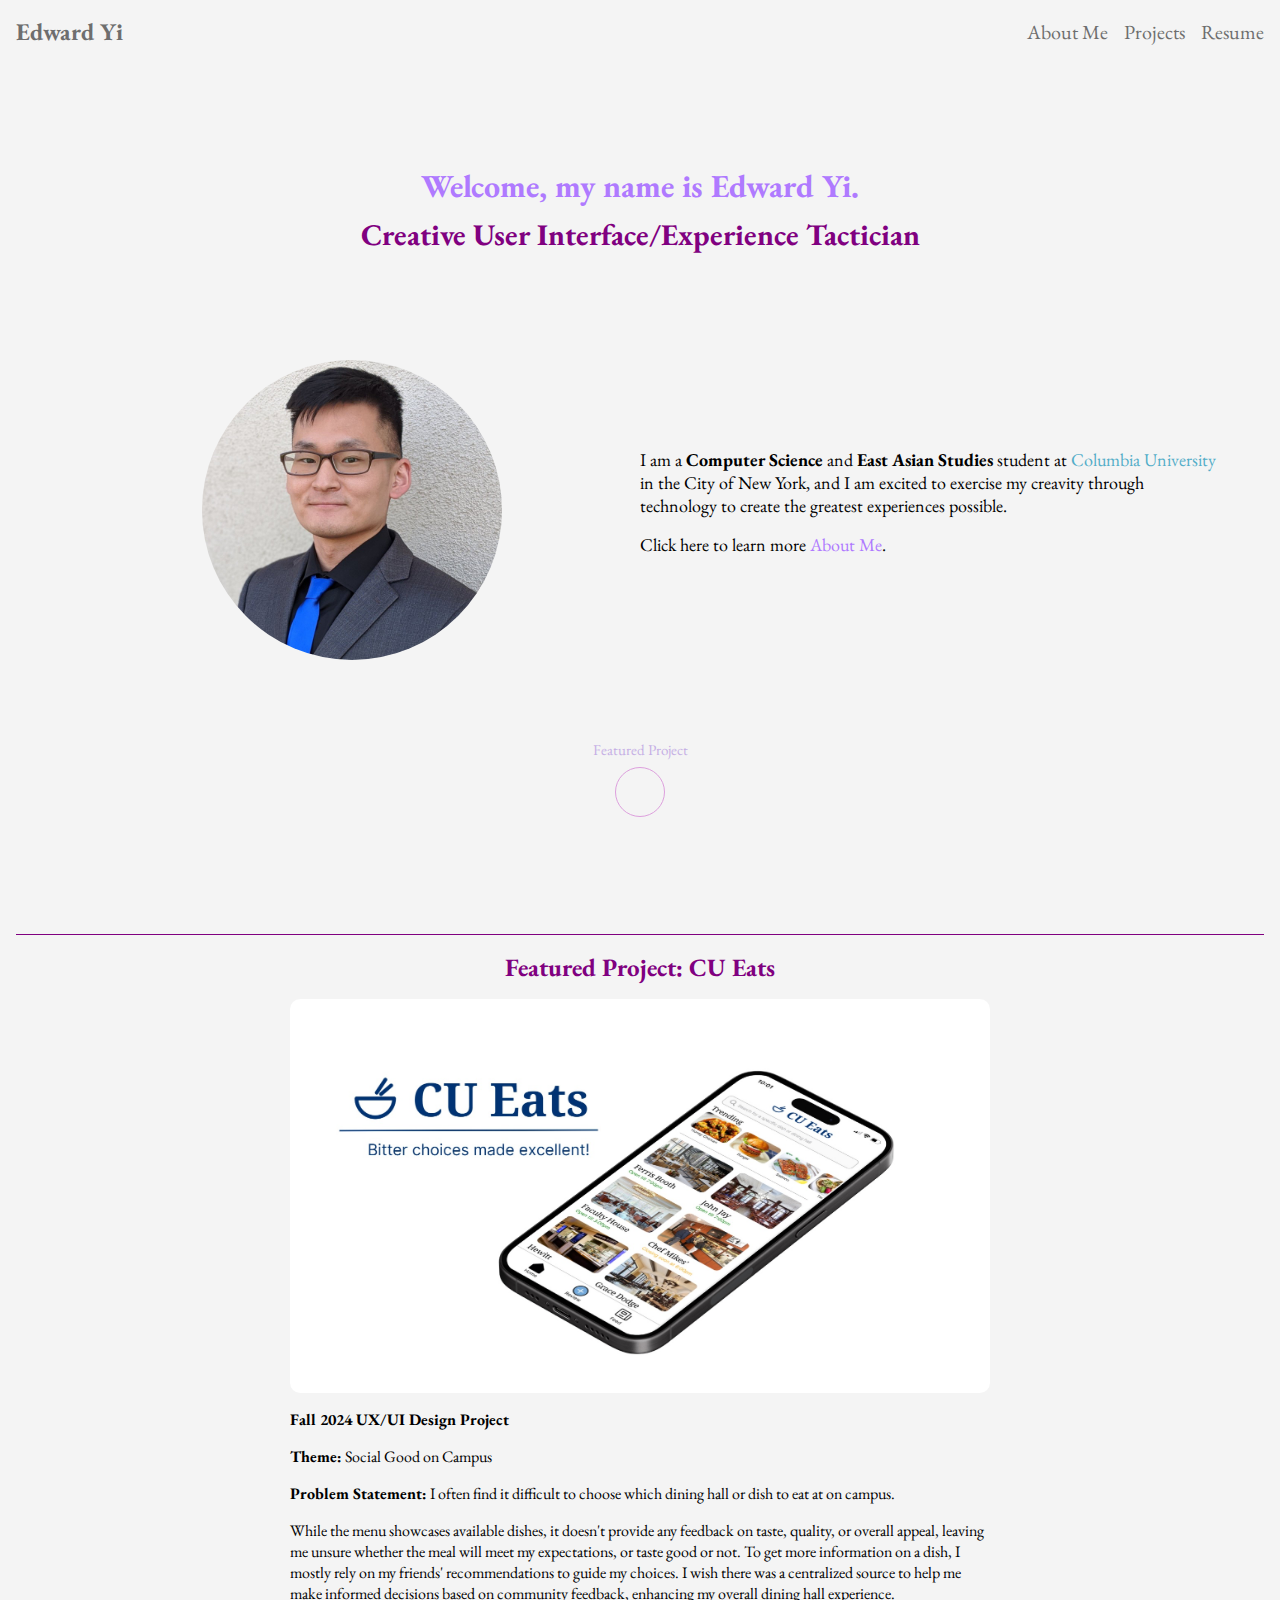
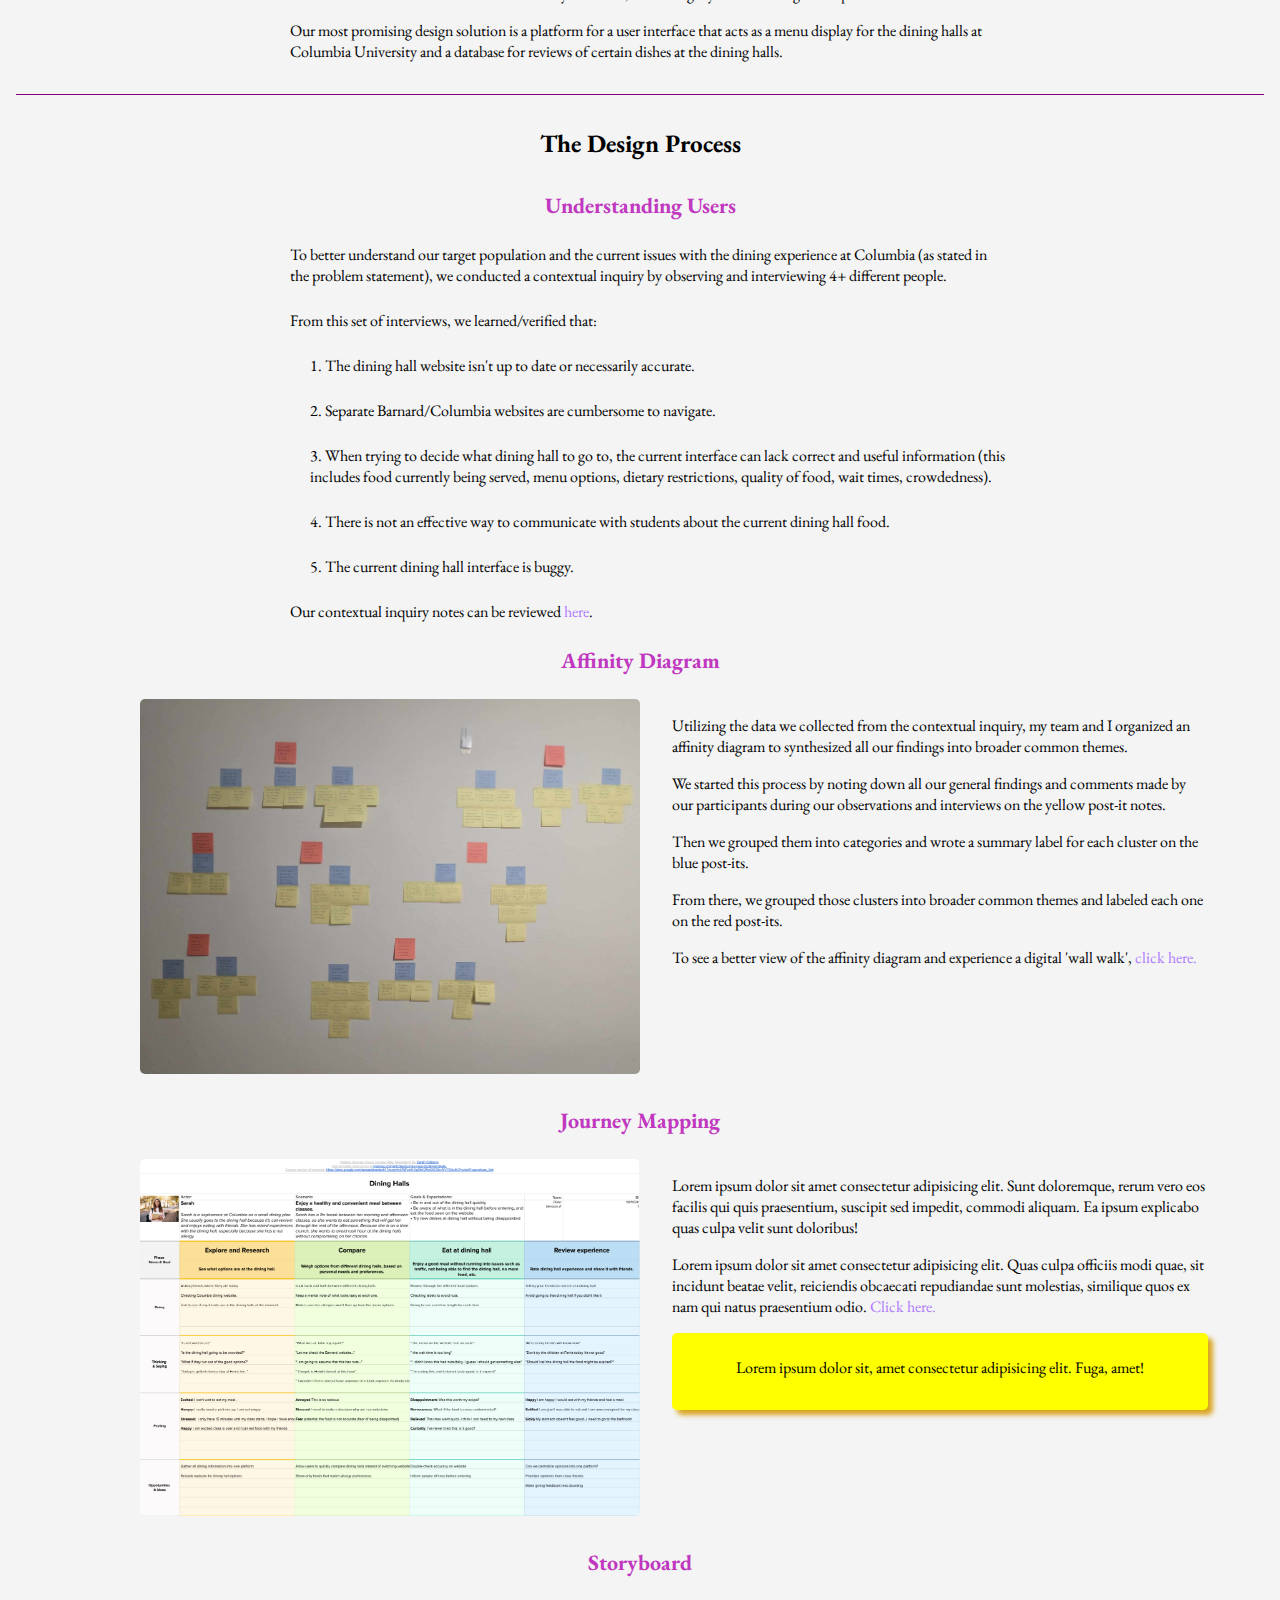
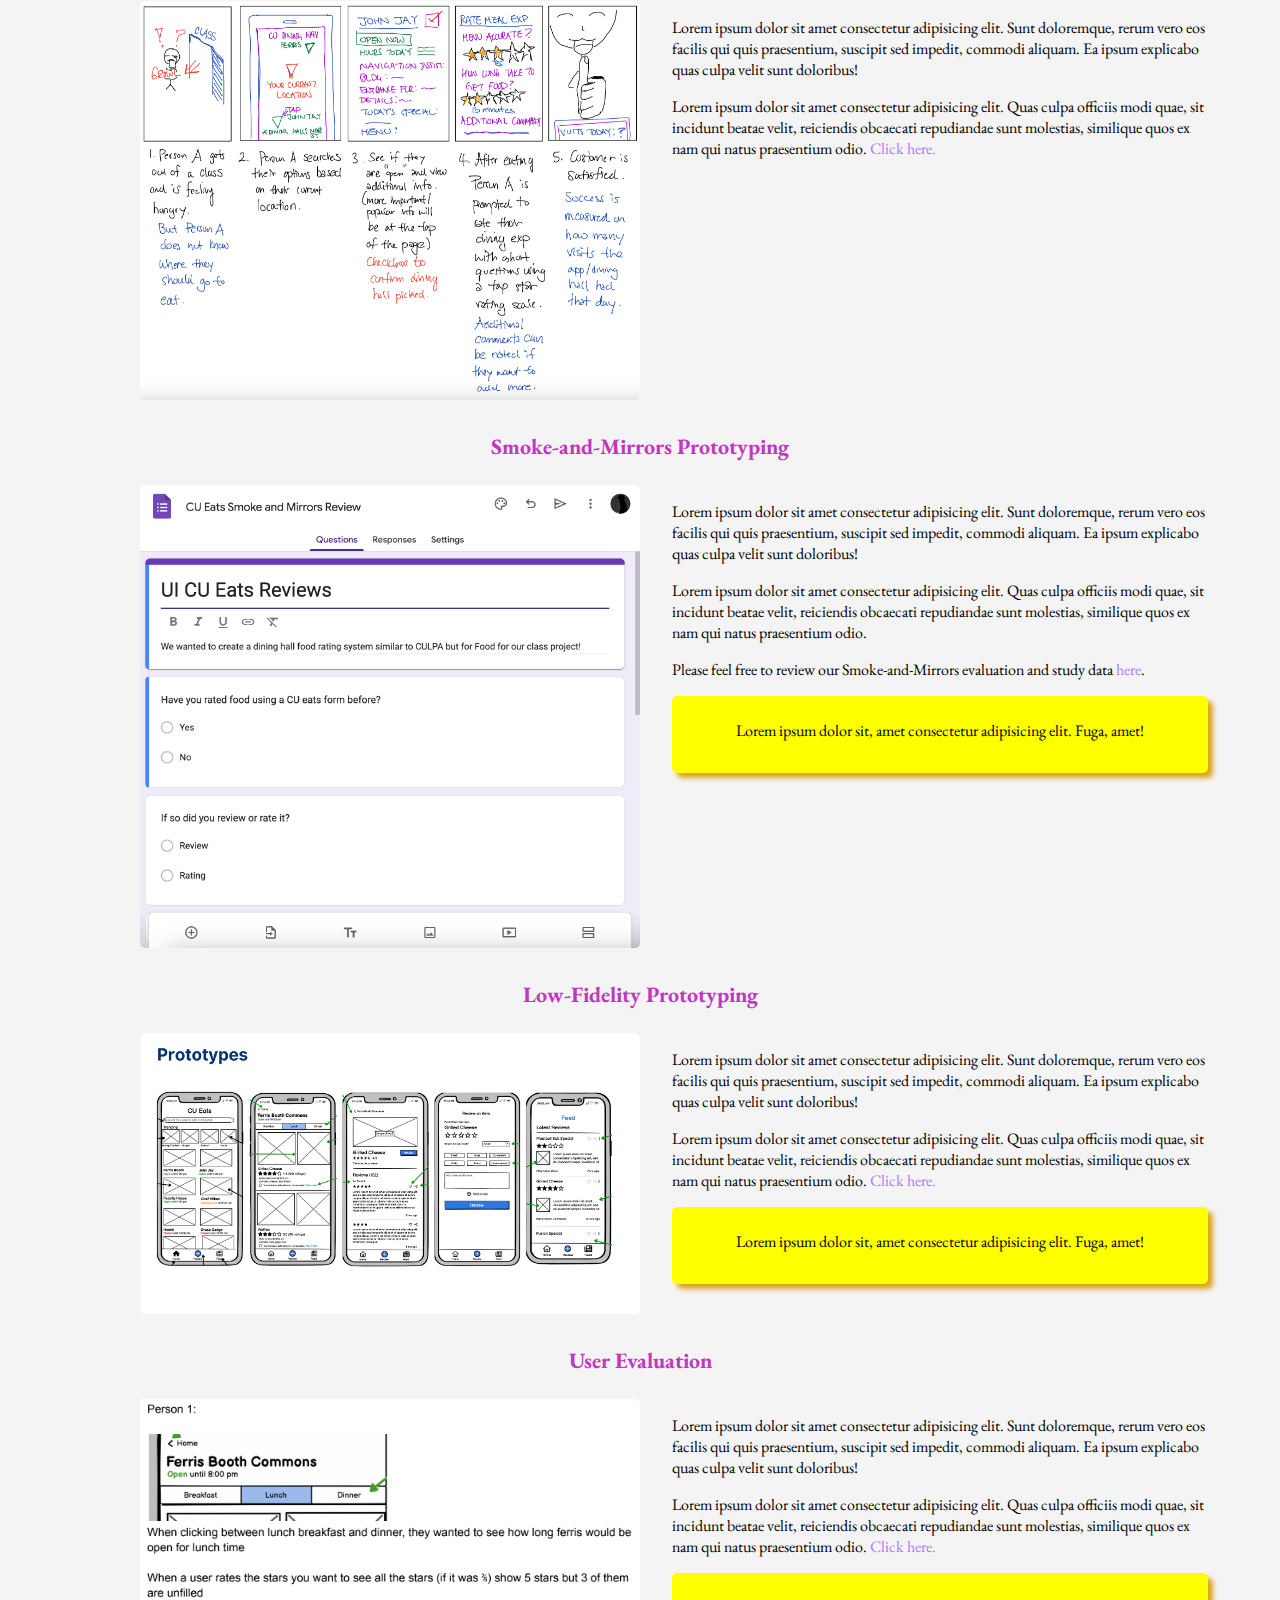
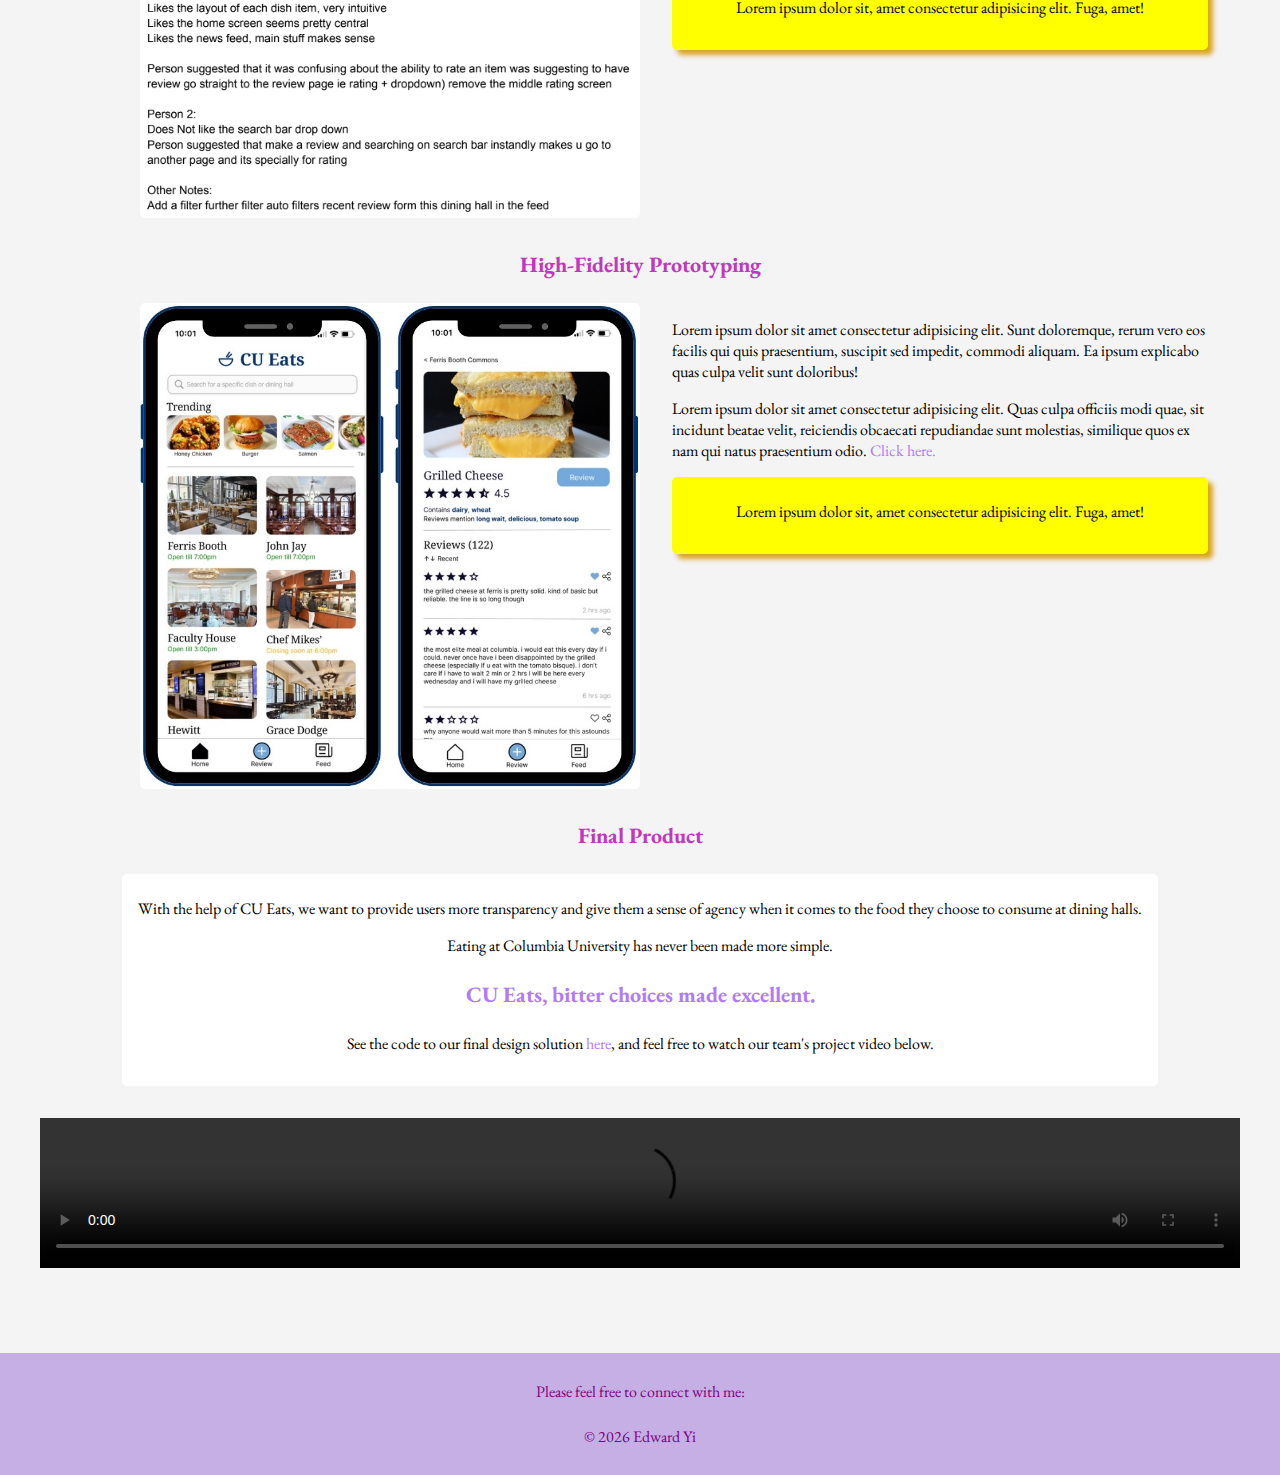
==== index.html @ bb38a669 "updated affinity diagram" ====
<!DOCTYPE html>
<html lang="en">

<head>
    <meta charset="UTF-8">
    <meta name="viewport" content="width=device-width, initial-scale=1.0">
    <title>Edward Portfolio</title>
    <link rel="stylesheet" href="https://cdnjs.cloudflare.com/ajax/libs/font-awesome/6.7.1/css/all.min.css"
        integrity="sha512-5Hs3dF2AEPkpNAR7UiOHba+lRSJNeM2ECkwxUIxC1Q/FLycGTbNapWXB4tP889k5T5Ju8fs4b1P5z/iB4nMfSQ=="
        crossorigin="anonymous" referrerpolicy="no-referrer" />
    <link rel="stylesheet" href="style.css">
</head>

<body>
    <header class="navbar">
        <h2 class="brand">
            <a href="index.html">Edward Yi</a>
        </h2>
        <i class="fa-solid fa-bars"></i>
        <nav class="nav_links hide">
            <ul>
                <li class="nav-item">
                    <a href="about.html" class="nav-link">About Me</a>
                </li>
                <li class="nav-item">
                    <a href="index.html#project" class="nav-link">Projects</a>
                </li>
                <li class="nav-item">
                    <a href="resume.html" class="nav-link">Resume</a>
                </li>
            </ul>
        </nav>
    </header>

    <main>
        <section class="introduction">
            <div class="typing">
                <h1>Welcome, my name is Edward Yi.</h1>
            </div>
            <h2>Creative User Interface/Experience Tactician</h2>
            <div class="introduction_details">
                <div class="profile">
                    <img src="/images/business_profile.jpeg" alt="edward profile image">
                </div>
                <div class="info">
                    <div>
                        <p>
                            I am a <b>Computer Science</b> and <b>East Asian Studies</b> student
                            at <a href="https://www.columbia.edu/" class="school">Columbia University</a> in the City of
                            New York, and I am excited to exercise my
                            creavity
                            through technology to create the greatest experiences possible.
                        </p>
                        <p>
                            Click here to learn more
                            <a href="about.html">About Me</a>.
                        </p>
                    </div>
                </div>
            </div>
            <div class="featured_project">
                <p>Featured Project</p>
                <a href="#project" class="cta"><i class="fa-solid fa-arrow-down"></i></a>
            </div>
        </section>
        <section class="project" id="project">
            <div class="project_header">
                <h1>Featured Project: CU Eats</h1>
                <img src="/images/cueats_app_slogan.jpg" alt="CU Eats stock image">
                <div class="description">
                    <h4>Fall 2024 UX/UI Design Project</h4>
                    <p>
                        <b>Theme:</b> Social Good on Campus
                    </p>
                    <p>
                        <b>Problem Statement:</b> I often find it difficult to choose which dining hall or dish to eat
                        at on
                        campus.
                    </p>
                    <p>
                        While the menu showcases available dishes, it doesn't provide any feedback on taste,
                        quality, or overall appeal, leaving me unsure whether the meal will meet my expectations, or
                        taste good or not. To get more information on a dish, I mostly rely on my friends'
                        recommendations to guide my choices. I wish there was a centralized source to help me make
                        informed decisions based on community feedback, enhancing my overall dining hall experience.
                    </p>
                    <p>Our most promising design solution is a platform for a user interface that acts as a menu display
                        for the dining halls at
                        Columbia University and a database for reviews of certain dishes at the dining halls. </p>
                </div>
            </div>
            <div class="process">
                <h2>The Design Process</h2>
                <div class="understanding-users">
                    <h3>Understanding Users</h3>
                    <div class="understanding-users">
                        <p>
                            To better understand our target population and the current issues with the dining experience
                            at Columbia (as stated in the problem statement), we conducted a contextual inquiry
                            by observing and interviewing 4+ different people.
                        </p>
                        <p>
                            From this set of interviews, we learned/verified that:
                        </p>
                        <div class="interview_info">
                            <p>1. The dining hall website isn't up to date or necessarily accurate.</p>
                            <p>2. Separate Barnard/Columbia websites are cumbersome to navigate.</p>
                            <p>3. When trying to decide what dining hall to go to, the current interface can lack
                                correct
                                and useful information (this includes food currently being served, menu options, dietary
                                restrictions, quality of
                                food, wait times, crowdedness).</p>
                            <p>4. There is not an effective way to communicate with students about the current dining
                                hall
                                food.</p>
                            <p>5. The current dining hall interface is buggy.</p>
                        </div>
                        <p>Our contextual inquiry notes can be reviewed <a
                                href="https://docs.google.com/document/d/1Gyz84YeUZS6BslKwErya7mRIjRbZNmRw/edit?usp=sharing&ouid=107456386986330555923&rtpof=true&sd=true"
                                target="_blank" rel="noopener noreferrer"> here</a>.
                        </p>
                    </div>
                </div>
                <div class="process-item">
                    <h3>Affinity Diagram</h3>
                    <div class="image">
                        <img src="/images/affinity_diagram.jpg" alt="Affinity Diagram">
                    </div>
                    <div class="content">
                        <p>
                            Utilizing the data we collected from the contextual inquiry, my team and I organized an
                            affinity diagram to synthesized all our findings into broader common themes.
                        </p>
                        <p>
                            We started this process by noting down all our general findings and comments made by our
                            participants during our observations and interviews on the yellow post-it notes. 
                        </p>
                        <p>
                            Then we grouped them into categories and wrote a summary label for each cluster on the blue
                            post-its. 
                        </p>
                        <p>
                            From there, we grouped those clusters into broader common themes and labeled each
                            one on the red post-its.
                        </p>
                        <p>
                            To see a better view of the affinity diagram and experience a digital 'wall walk',
                            <a href="https://miro.com/app/board/uXjVLVShkfY=/" target="_blank"
                                rel="noopener noreferrer">click here.</a>
                        </p>
                    </div>
                </div>
                <div class="process-item">
                    <h3>Journey Mapping</h3>
                    <div class="image">
                        <img src="/images/cueats_journey_map.png" alt="Journey Map">
                    </div>
                    <div class="content">
                        <p>
                            Lorem ipsum dolor sit amet consectetur adipisicing elit. Sunt doloremque, rerum vero eos
                            facilis qui quis praesentium, suscipit sed impedit, commodi aliquam. Ea ipsum explicabo quas
                            culpa velit sunt doloribus!
                        </p>
                        <p>
                            Lorem ipsum dolor sit amet consectetur adipisicing elit. Quas culpa officiis modi quae, sit
                            incidunt beatae velit, reiciendis obcaecati repudiandae sunt molestias, similique quos ex
                            nam qui natus praesentium odio.
                            <a href="https://docs.google.com/spreadsheets/d/1iudBnqXaDhcwsz-hZKMapq5cP3aNXI2z/edit?usp=sharing&ouid=107456386986330555923&rtpof=true&sd=true"
                                target="_blank" rel="noopener noreferrer">Click here.</a>
                        </p>
                        <div class="purpose">
                            <p>
                                Lorem ipsum dolor sit, amet consectetur adipisicing elit. Fuga, amet!
                            </p>
                        </div>
                    </div>
                </div>
                <div class="process-item">
                    <h3>Storyboard</h3>
                    <div class="image">
                        <img src="/images/storyboard.png" alt="Storyboard">
                    </div>
                    <div class="content">
                        <p>
                            Lorem ipsum dolor sit amet consectetur adipisicing elit. Sunt doloremque, rerum vero eos
                            facilis qui quis praesentium, suscipit sed impedit, commodi aliquam. Ea ipsum explicabo quas
                            culpa velit sunt doloribus!
                        </p>
                        <p>
                            Lorem ipsum dolor sit amet consectetur adipisicing elit. Quas culpa officiis modi quae, sit
                            incidunt beatae velit, reiciendis obcaecati repudiandae sunt molestias, similique quos ex
                            nam qui natus praesentium odio.
                            <a href="https://drive.google.com/file/d/1eBJ7Np8uoL9MqXGdw48sSlyESA5xkr5n/view?usp=sharing"
                                target="_blank" rel="noopener noreferrer">Click here.</a>
                        </p>
                    </div>
                </div>
                <div class="process-item">
                    <h3>Smoke-and-Mirrors Prototyping</h3>
                    <div class="image">
                        <img src="/images/smoke_and_mirrors.png" alt="Smoke-and-Mirrors">
                    </div>
                    <div class="content">
                        <p>
                            Lorem ipsum dolor sit amet consectetur adipisicing elit. Sunt doloremque, rerum vero eos
                            facilis qui quis praesentium, suscipit sed impedit, commodi aliquam. Ea ipsum explicabo quas
                            culpa velit sunt doloribus!
                        </p>
                        <p>
                            Lorem ipsum dolor sit amet consectetur adipisicing elit. Quas culpa officiis modi quae, sit
                            incidunt beatae velit, reiciendis obcaecati repudiandae sunt molestias, similique quos ex
                            nam qui natus praesentium odio.

                        </p>
                        <p>
                            Please feel free to review our Smoke-and-Mirrors evaluation and study data
                            <a href="https://docs.google.com/document/d/1diakfxJGm-Tmdejti-TjazZ6S7gMrljM/edit?usp=sharing&ouid=107456386986330555923&rtpof=true&sd=true"
                                target="_blank" rel="noopener noreferrer"> here</a>.
                        </p>
                        <div class="purpose">
                            <p>
                                Lorem ipsum dolor sit, amet consectetur adipisicing elit. Fuga, amet!
                            </p>
                        </div>
                    </div>
                </div>
                <div class="process-item">
                    <h3>Low-Fidelity Prototyping</h3>
                    <div class="image">
                        <img src="/images/cueats_lo_fi_prototypes.jpg" alt="Low-Fidelity Mockups">
                    </div>
                    <div class="content">
                        <p>
                            Lorem ipsum dolor sit amet consectetur adipisicing elit. Sunt doloremque, rerum vero eos
                            facilis qui quis praesentium, suscipit sed impedit, commodi aliquam. Ea ipsum explicabo quas
                            culpa velit sunt doloribus!
                        </p>
                        <p>
                            Lorem ipsum dolor sit amet consectetur adipisicing elit. Quas culpa officiis modi quae, sit
                            incidunt beatae velit, reiciendis obcaecati repudiandae sunt molestias, similique quos ex
                            nam qui natus praesentium odio.
                            <a href="https://miro.com/app/board/uXjVLVShkfY=/" target="_blank"
                                rel="noopener noreferrer">Click here.</a>
                        </p>
                        <div class="purpose">
                            <p>
                                Lorem ipsum dolor sit, amet consectetur adipisicing elit. Fuga, amet!
                            </p>
                        </div>
                    </div>
                </div>
                <div class="process-item">
                    <h3>User Evaluation</h3>
                    <div class="image">
                        <img src="/images/user_test.png" alt="User Evaluation">
                    </div>
                    <div class="content">
                        <p>
                            Lorem ipsum dolor sit amet consectetur adipisicing elit. Sunt doloremque, rerum vero eos
                            facilis qui quis praesentium, suscipit sed impedit, commodi aliquam. Ea ipsum explicabo quas
                            culpa velit sunt doloribus!
                        </p>
                        <p>
                            Lorem ipsum dolor sit amet consectetur adipisicing elit. Quas culpa officiis modi quae, sit
                            incidunt beatae velit, reiciendis obcaecati repudiandae sunt molestias, similique quos ex
                            nam qui natus praesentium odio.
                            <a href="https://drive.google.com/file/d/1UMkOojyhuu-Fb6LO0xs9ncxqHgwv-WUN/view?usp=sharing"
                                target="_blank" rel="noopener noreferrer">Click here.</a>
                        </p>
                        <div class="purpose">
                            <p>
                                Lorem ipsum dolor sit, amet consectetur adipisicing elit. Fuga, amet!
                            </p>
                        </div>
                    </div>
                </div>
                <div class="process-item">
                    <h3>High-Fidelity Prototyping</h3>
                    <div class="image">
                        <img src="/images/hi_fi_mockups.jpg" alt="High-Fidelity Mockup">
                    </div>
                    <div class="content">
                        <p>
                            Lorem ipsum dolor sit amet consectetur adipisicing elit. Sunt doloremque, rerum vero eos
                            facilis qui quis praesentium, suscipit sed impedit, commodi aliquam. Ea ipsum explicabo quas
                            culpa velit sunt doloribus!
                        </p>
                        <p>
                            Lorem ipsum dolor sit amet consectetur adipisicing elit. Quas culpa officiis modi quae, sit
                            incidunt beatae velit, reiciendis obcaecati repudiandae sunt molestias, similique quos ex
                            nam qui natus praesentium odio.
                            <a href="https://miro.com/app/board/uXjVLVShkfY=/" target="_blank"
                                rel="noopener noreferrer">Click here.</a>
                        </p>
                        <div class="purpose">
                            <p>
                                Lorem ipsum dolor sit, amet consectetur adipisicing elit. Fuga, amet!
                            </p>
                        </div>
                    </div>
                </div>
                <div class="process-item final">
                    <h3>Final Product</h3>
                    <div class="purpose">
                        <p>
                            With the help of CU Eats, we want to provide users more transparency and give them a sense
                            of agency when it comes to the food they choose to consume at dining halls.
                        </p>
                        <p>
                            Eating at Columbia University has never been made more simple.
                        </p>
                        <p>
                            <b class="slogan">CU Eats, bitter choices made excellent.</b>
                        </p>
                        <p>
                            See the code to our final design solution
                            <a href="https://github.com/kthopeleee/CUeats/tree/main" target="_blank"
                                rel="noopener noreferrer">here</a>,
                            and feel free to watch our team's project video below.
                        </p>
                    </div>
                    <div class="video">
                        <video controls>
                            <source src="CUEats-Video.mp4" type="video/mp4">
                        </video>
                    </div>
                </div>
            </div>
        </section>
    </main>

    <div id="back-to-top" class="hidden">
        <i class="fa-solid fa-angles-up"></i><span>Back to Top</span>
    </div>

    <footer>
        <div class="contact-mssg">
            <p>Please feel free to connect with me:</p>
        </div>
        <div class="contact-links">

            <a href="https://www.linkedin.com/in/edwardyi/" target="_blank" rel="noopener noreferrer">
                <i class="fa-brands fa-linkedin-in"></i>
            </a>
            <a href="mailto:edward.dt.yi@gmail.com">
                <i class="fa-regular fa-envelope"></i>
            </a>
            <a href="https://github.com/edward-d-yi" target="_blank" rel="noopener noreferrer">
                <i class="fa-brands fa-github"></i>
            </a>
        </div>
        <p>&copy; <span id="year"></span> Edward Yi</p>
    </footer>

    <script src="script.js"></script>
</body>

</html>
---- style.css ----
@import url('https://fonts.googleapis.com/css2?family=EB+Garamond:ital,wght@0,400..800;1,400..800&display=swap');

* {
    margin: 0;
    padding: 0;
    box-sizing: border-box;
}

body {
    background-color: #f4f4f4;
    font-family: "EB Garamond", serif;
}

.navbar {
    display: flex;
    justify-content: space-between;
    align-items: center;
    flex-wrap: wrap;
    padding: 1rem;
}

.navbar a {
    text-decoration: none;
    color: rgb(110, 110, 110);
    cursor: pointer;
}

.brand {
    font-size: 24px;
}

.brand a:hover {
    color: plum
}

.fa-bars {
    cursor: pointer;
}

.hide {
    display: none;
}

.nav_links {
    width: 100%;
    margin-top: 3rem;
}

.nav_links ul {
    display: flex;
    flex-direction: column;
    align-items: center;
    gap: 1rem;
    list-style: none;
}

.nav-link {
    font-size: 20px;
}

.nav-link:hover {
    color: plum;
}

@media (min-width: 540px) {
    .fa-bars {
        display: none !important;
    }

    .nav_links {
        display: block !important;
        margin-top: 0;
        width: fit-content;
    }

    .nav_links ul {
        flex-direction: row;
    }
}

main {
    min-height: 85vh;
}

#about {
    padding: 1rem;
    border-radius: 5px;
    margin-top: 0.5rem;
    margin-left: 1rem;
    margin-right: 1rem;
}

.profile {
    width: 100%;
    display: flex;
    justify-content: center;
}

.profile img {
    max-width: 50%;
    border-radius: 50%;
}

#about h1 {
    text-align: center;
    margin: 1rem 0;
    font-size: 30px;
    color:purple;
}

.info {
    margin-top: 2rem;
    padding: 0 4rem;
}

.info p {
    margin-bottom: 1rem;
    font-size: 18px;
}

.info .school {
    color: #52adc8;
}

.info a {
    text-decoration: none;
    color: #af7aff;
}

.info a:hover {
    color: purple;
}

.info .school:hover {
    color: blue
}

.contact-mssg {
    display: flex;
    flex-wrap: wrap;
    justify-content: center;
    align-items: center;
    color: purple;
}

.contact-links {
    display: flex;
    justify-content: center;
    gap: 2rem;
    margin-bottom: 1.5rem;
}

.contact-links:hover > a {
    opacity: 0.5;
}

.contact-links a {
    font-size: 28px;
    color: purple;
}

.contact-links a:hover {
    opacity: 1;
    font-weight: 900;
    font-size: 30px;
}

.personal-info h2 {
    display: flex;
    justify-content: center;
    text-align: center;
    margin: 1.5rem 0;
    font-size: 30px;
    color:purple;
}

#personal_interests {
    padding: 0 4rem;
    margin-bottom: 1.5rem;
}

.personal_i {
    font-size: 28px;
    color: purple;
    letter-spacing: 3px;
}

.interests {
    padding-left: 2.5rem;
    font-size: 18px;
}

.interests p {
    margin-top: 1.5rem;
}

.interests a {
    text-decoration: none;
    color: purple;
}

.interests a:hover {
    color: #af7aff;
}

@media (min-width: 768px) {
    .profile img {
        max-width: 300px;
    }
}

@media (min-width: 1024px) {
    .about_main {
        
    }

    #about {
        display: flex;
        flex-wrap: wrap;
        padding-bottom: 4rem;
        justify-content: center;
        align-items: center;
        /* min-height: 80vh; */
    }
    #about h1 {
        width: 100%;
    }
    .profile, .info {
        width: 50%;
        max-width: 600px;
    }
    .info {
        margin-top: 0;
        
    }
}

.introduction {
    min-height: 95vh;
    display: flex;
    flex-direction: column;
    justify-content: center;
    align-items: center;
    transition: all 1s ease;
}
.typing {
    width: fit-content;
    overflow: hidden;
    white-space: nowrap;
    animation: typing 5s steps(24) 1;
}

@keyframes typing {
    from {
        width: 0;
    } 
    to {
        width: 340px;
    }
}

.introduction h1 {
    margin-bottom: 0.5rem;
    color: #af7aff;
}

.introduction h2 {
    font-size: 30px;
    margin-bottom: 1rem;
    color: purple;
    text-align: center;
}

.introduction_details {
    width: 90%;
    display: flex;
    flex-direction: column;
    align-items: center;
    margin-top: 10vh;
    transition: all 1s ease;
}

.introduction_details > div {
    width: 95%;
    padding: 0;
}

.info p {
    font-size: 18px;
}

.featured_project {
    display: flex;
    flex-direction: column;
    justify-content: center;
    align-items: center;
    margin-top: 5rem;
    color: #c5afe5;
    font-size: 15px;
}
.cta {
    border: 1px solid plum;
    display: block;
    width: 50px;
    height: 50px;
    border-radius: 50%;
    display: flex;
    justify-content: center;
    align-items: center;
    text-decoration: none;
    font-size: 25px;
    color: #c5afe5;
    transition: all 1s ease;
    margin-top: 0.5rem;
}

.cta:hover {
    border-color: purple;
    color: purple;
    background-color: #c5afe5;
}

@media (min-width: 768px) {
    .introduction_details {
        flex-direction: row;
        justify-content: center;
    }
    .introduction_details > div {
        width: 50%;
    }
}

hr {
    margin: .5rem 0;
    width: 100%;
    border-color: #af7aff;
}

.project {
    margin: 1rem 0;

}

.project_header {
    padding: 1rem;
    margin: 1rem;
    border-top: 1px solid purple;
    border-bottom: 1px solid purple;
}

.project_header h1 {
    text-align: center;
    font-size: 25px;
    margin-bottom: 1rem;
    color: purple;
}

.project_header img {
    width: 100%;
    border-radius: 10px;
    margin-bottom: 1rem;
}

.description {
    max-width: 700px;
    margin: auto;
}

.description h4 {
    margin-bottom: 1rem;
}

.description p {
    margin-bottom: 1rem;
}

.description p b {
    display: inline-block;
    /* width: 135px; */
}

.process {
    padding: 1rem;
    margin-top: 1rem;
}

.process h2 {
    text-align: center;
    margin-bottom: 2rem;
    font-size: 25px;
}

.process-item {
    display: flex;
    flex-direction: column;
    margin-bottom: 2rem;
}

.process-item h3 {
    text-align: center;
    margin-bottom: 1.5rem;
    color: rgb(192, 55, 192);
    font-size: 22px;
}

.understanding-users h3 {
    text-align: center;
    margin-bottom: 1.5rem;
    color: rgb(192, 55, 192);
    font-size: 22px;
}

.understanding-users p {
    max-width: 700px;
    margin: auto;
    align-items: center;
    margin-bottom: 1.5rem;
}

.interview_info {
    padding-left: 2.5rem;
}

.understanding-users a {
    text-decoration: none;
    color: #af7aff;
}

.understanding-users a:hover {
    color: purple;
}

.image {
    width: 100%;
}

.image img {
    width: 100%;
    border-radius: 5px;
}

.content {
    display: flex;
    flex-direction: column;
    gap: 1rem;
    margin-top: 1rem;
}

.content a {
    text-decoration: none;
    color: #af7aff;
}

.content a:hover {
    color: purple;
}

.purpose {
    background-color: yellow;
    padding: 1rem;
    border-radius: 5px;
    box-shadow: 5px 5px 5px goldenrod;
}

.final .purpose {
    background-color: white;
    box-shadow: none;
}

@media (min-width: 768px) {
    .project_header img {
        max-width: 700px;
        display: block;
        margin: auto;
        margin-bottom: 1rem;
    }


    .process-item {
        flex-direction: row;
        flex-wrap: wrap;
        max-width: 1200px;
        margin-left: auto;
        margin-right: auto;
    }

    .process-item.final {
        justify-content: center;
    }

    .process-item h3 {
        width: 100%;
        margin-bottom: 1.5rem;
    }

    .image, .content {
        width: 50%;
    }

    .image {
        display: flex;
        justify-content: flex-end;
    }

    .image img{
        max-width: 500px;
    }

    .content {
        padding-left: 2rem;
        padding-right: 2rem;
        margin-top: 0.5;
    }
}

.pdf-container {
    width: 100%;
    min-height: 85vh;
    display: flex;
    justify-content: center;
    margin-top: 1rem;
}

.pdf-container embed {
    height: auto;
}

#back-to-top {
    position: fixed;
    bottom: 100px;
    width: 100%;
    padding: 10px 15px;
    cursor: pointer;
    display: flex;
    align-items: center;
    justify-content: center;
    flex-direction: column;
    color: #c5afe5;
}

#back-to-top.hidden {
    opacity: 0;
    pointer-events: none;
}

.purpose.final {

}

.purpose p {
    margin-top: 0.5rem;
    display: flex;
    flex-direction: column;
    justify-content: center;
    align-items: center;
    margin-bottom: 1rem;
}

.slogan {
    margin-top: 0.5rem;
    display: flex;
    justify-content: center;
    align-items: center;
    color: #af7aff;
    margin-bottom: 0.5rem;
    font-size: 22px;
}

.purpose a {
    text-decoration: none;
    color: #af7aff;
    display: contents;
}

.purpose a:hover {
    color: purple;
}

.video {
    width: 100%;
    margin-top: 2rem;
}

.video video {
    width: 100%;
}

footer {
    margin-top: 2rem;
    padding: 20px;
    background-color: #c5afe5;
}

footer .contact-mssg {
    margin-bottom: 0.5rem;
}

footer .contact-links {
    margin: 0;
}

footer p {
    margin-top: 0.5rem;
    text-align: center;
    color: purple;
    margin-bottom: 0.5rem;
}
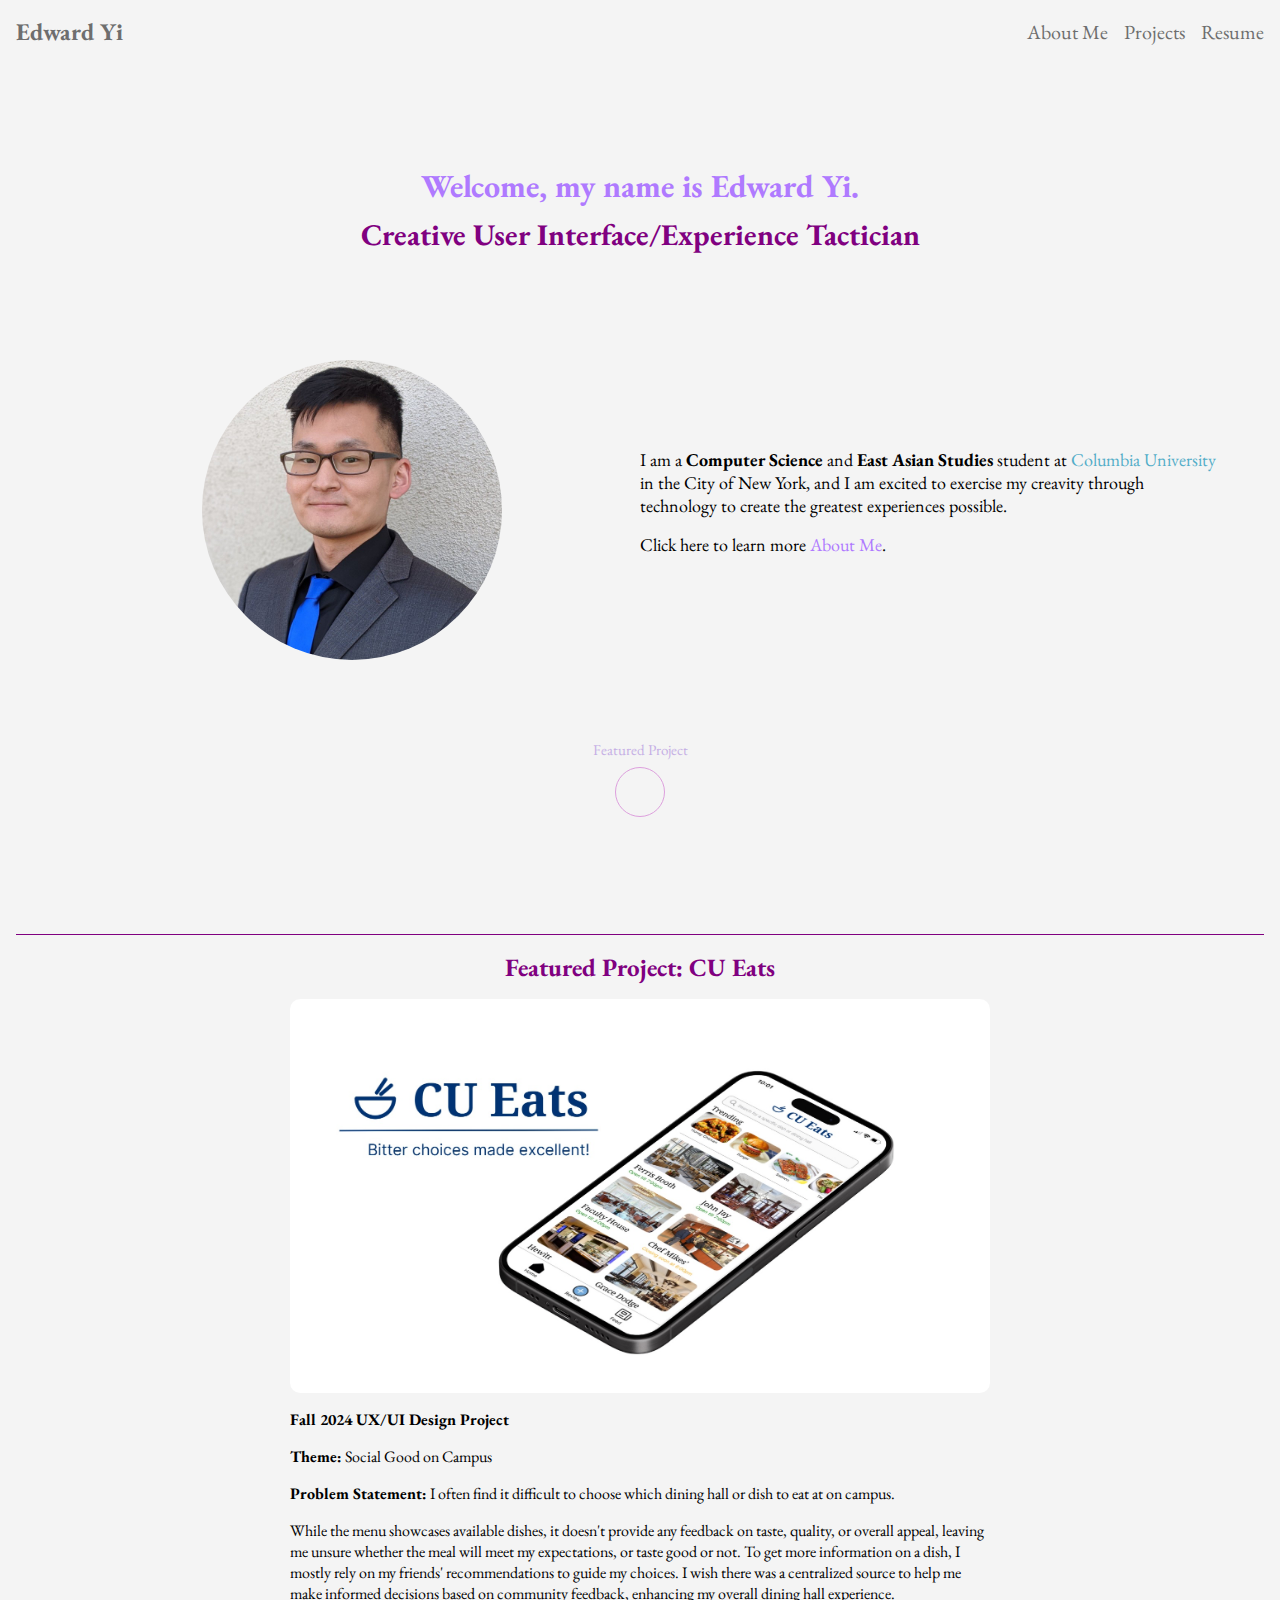
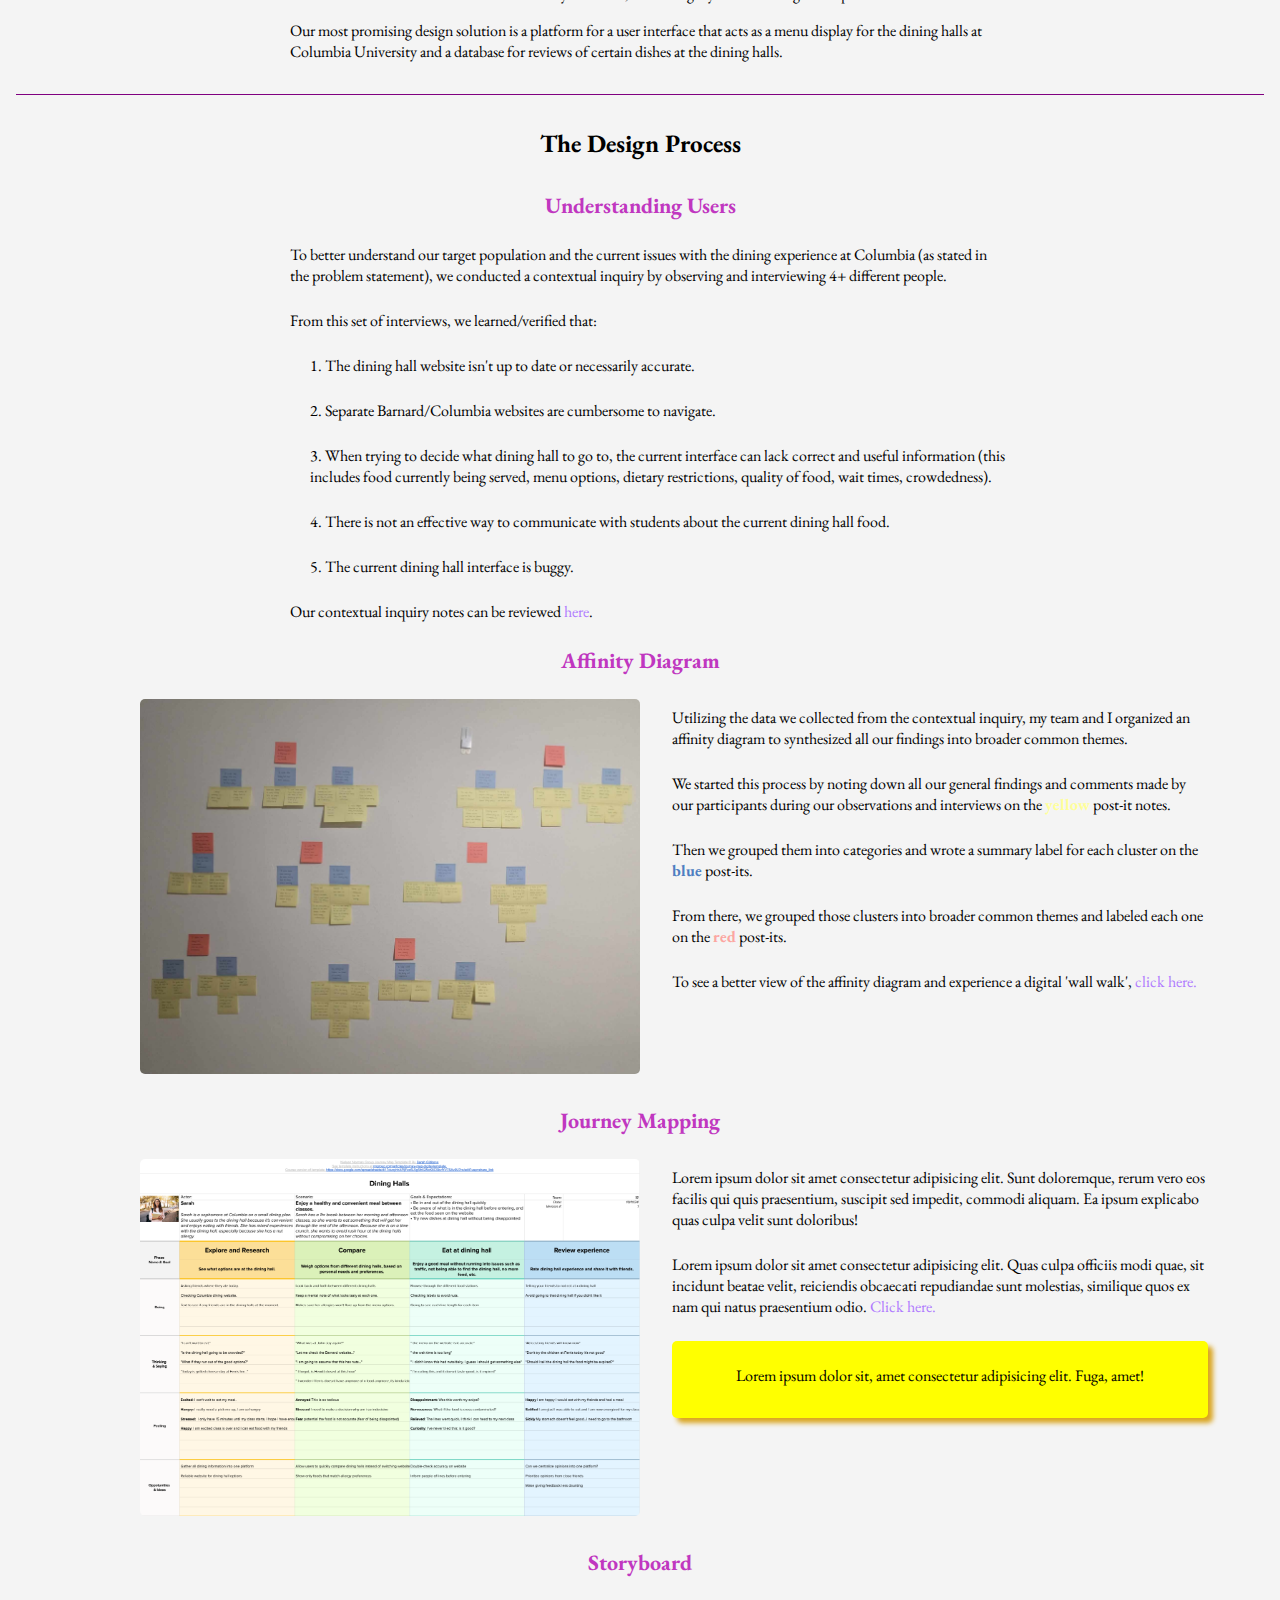
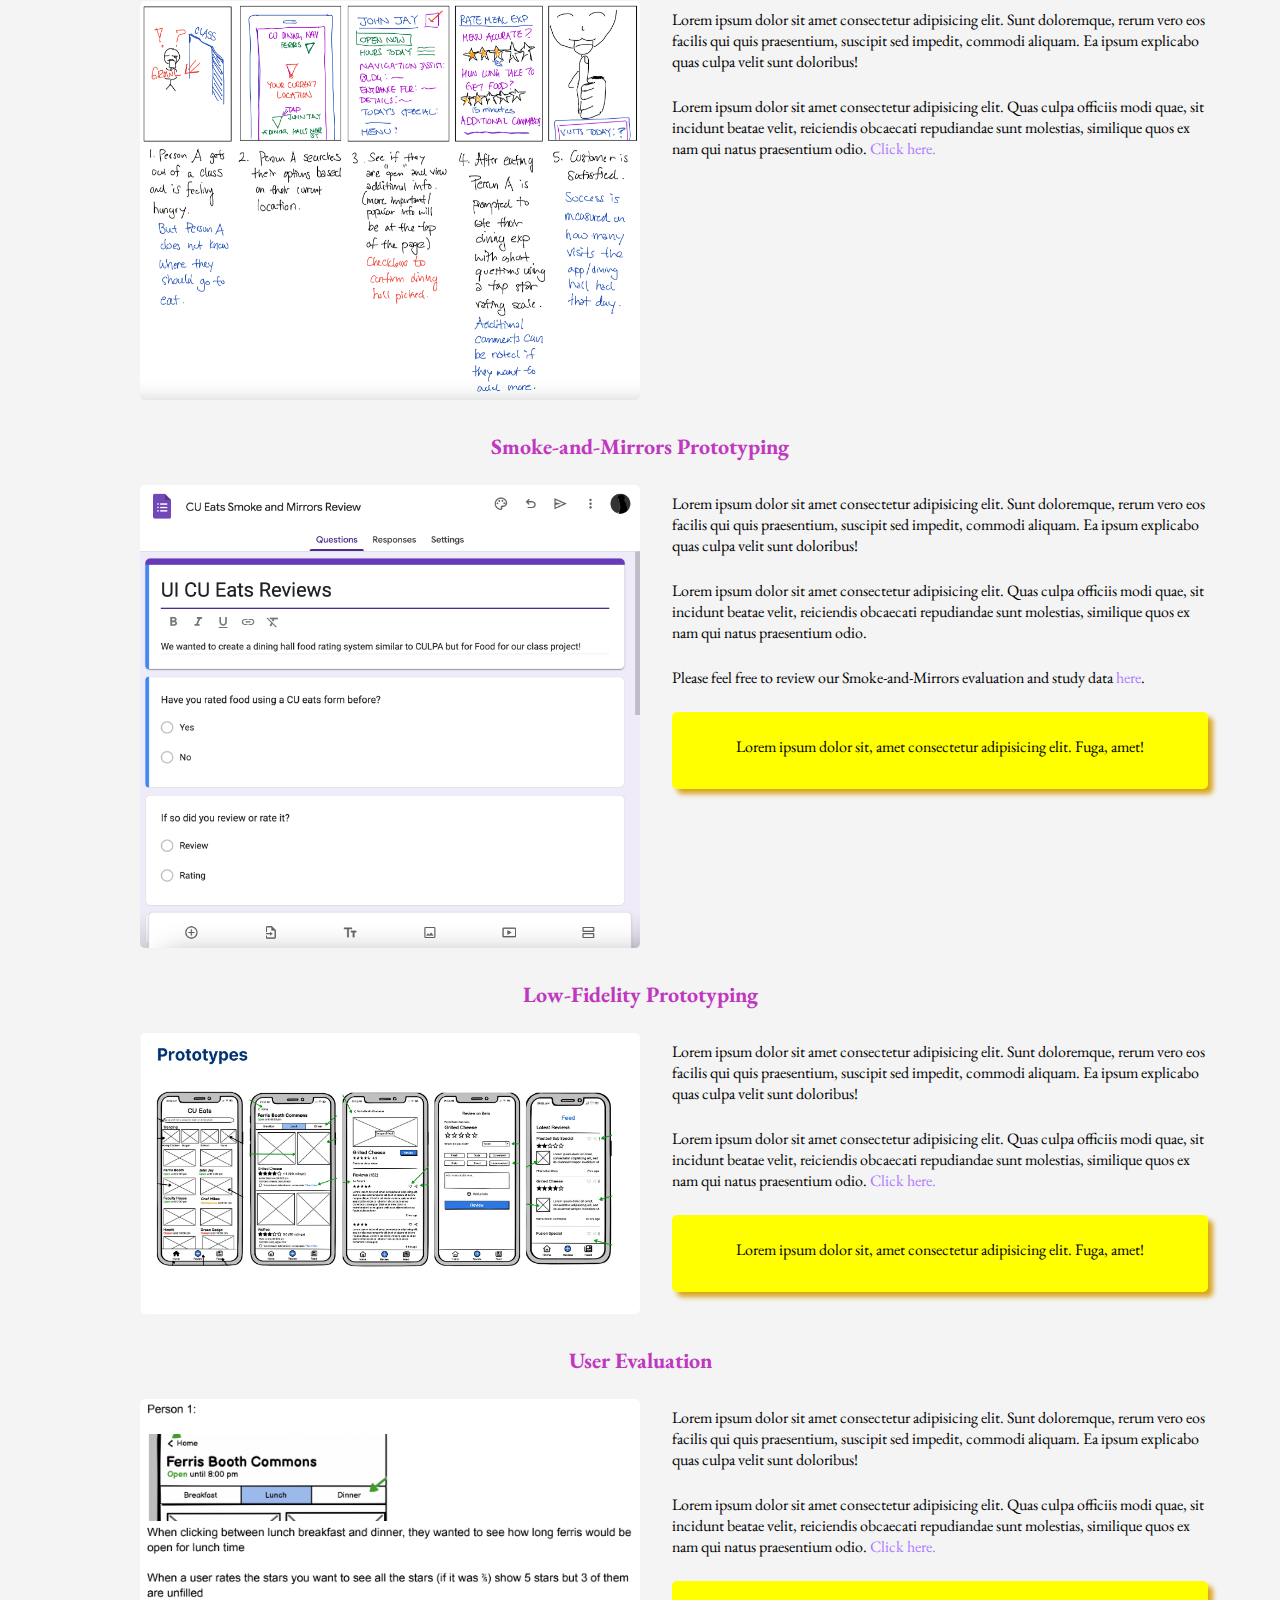
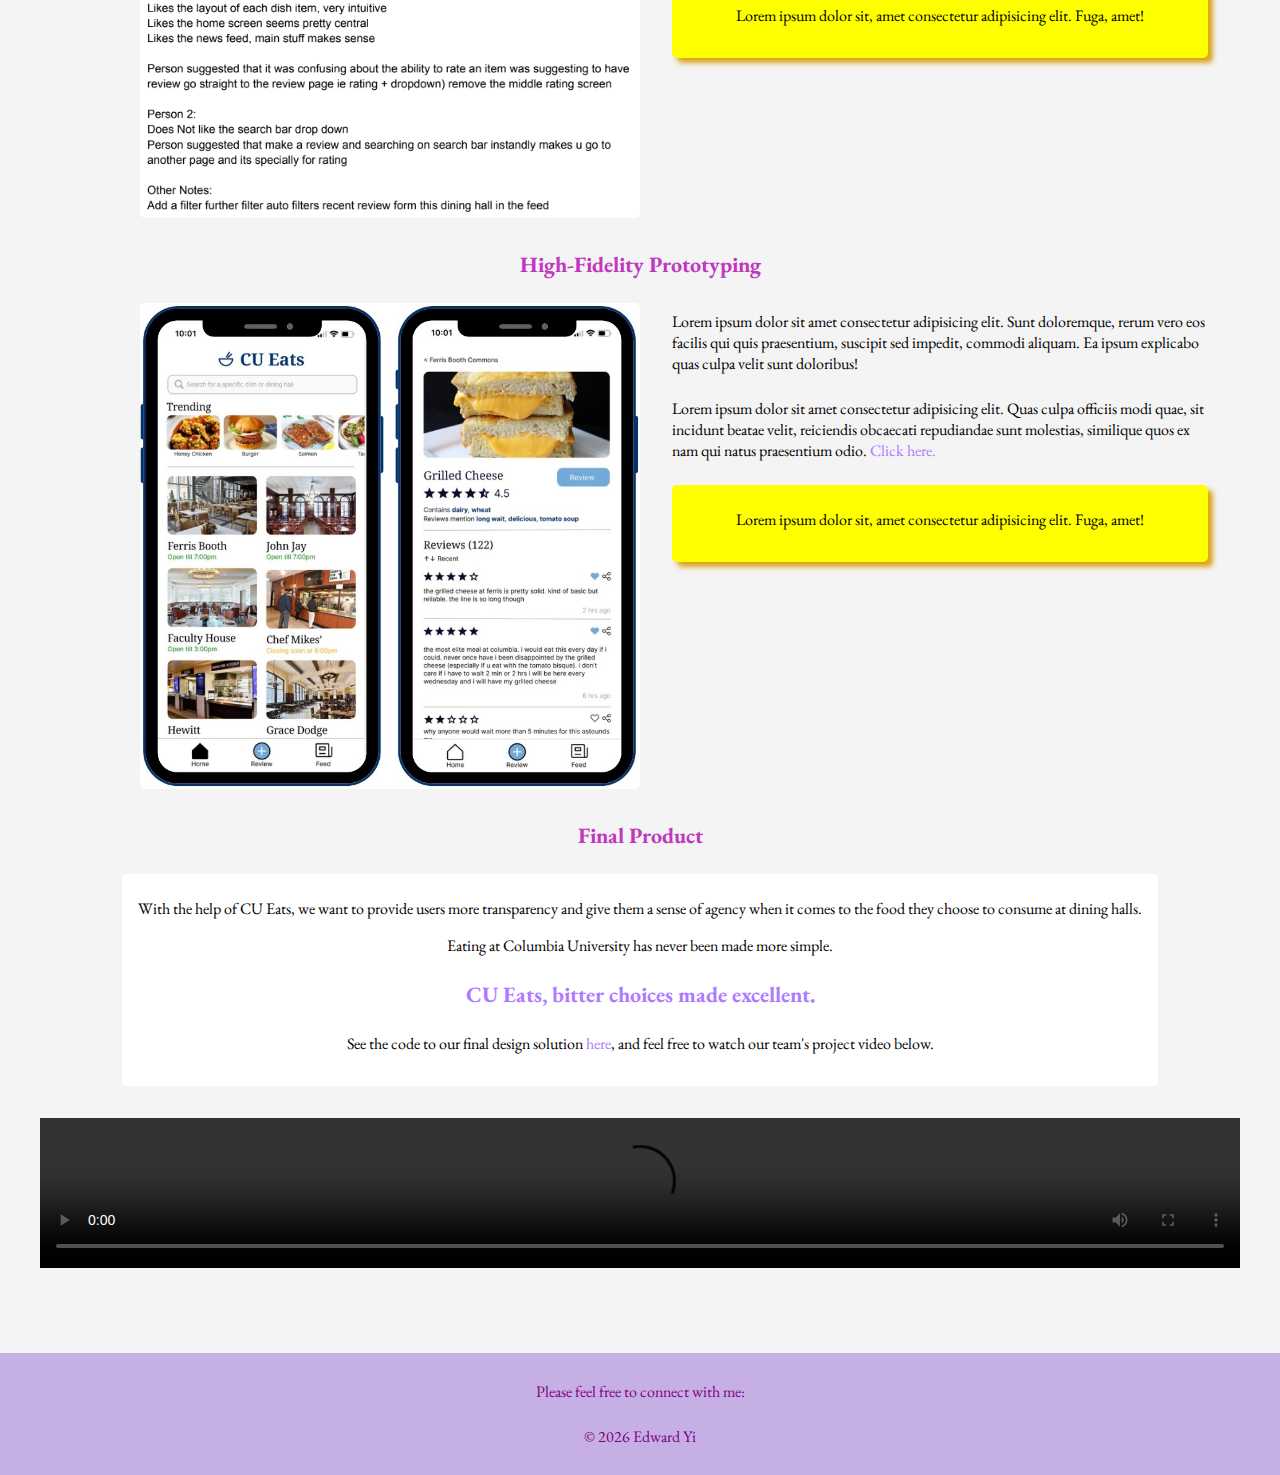
==== commit a6858d8f: "updated affinity diagram text" ====
--- a/index.html
+++ b/index.html
@@ -133,15 +133,15 @@
                         </p>
                         <p>
                             We started this process by noting down all our general findings and comments made by our
-                            participants during our observations and interviews on the yellow post-it notes. 
-                        </p>
-                        <p>
-                            Then we grouped them into categories and wrote a summary label for each cluster on the blue
+                            participants during our observations and interviews on the <b class="yellow">yellow</b> post-it notes. 
+                        </p>
+                        <p>
+                            Then we grouped them into categories and wrote a summary label for each cluster on the <b class="blue">blue</b>
                             post-its. 
                         </p>
                         <p>
                             From there, we grouped those clusters into broader common themes and labeled each
-                            one on the red post-its.
+                            one on the <b class="red">red</b> post-its.
                         </p>
                         <p>
                             To see a better view of the affinity diagram and experience a digital 'wall walk',
--- a/style.css
+++ b/style.css
@@ -442,8 +442,9 @@
 .content {
     display: flex;
     flex-direction: column;
-    gap: 1rem;
-    margin-top: 1rem;
+    gap: 1.5rem;
+    margin-top: 0.5rem;
+    margin-bottom: 0.5rem;
 }
 
 .content a {
@@ -453,6 +454,18 @@
 
 .content a:hover {
     color: purple;
+}
+
+.yellow {
+    color: #FFFF99;
+}
+
+.blue {
+    color: #4e7ec1;
+}
+
+.red {
+    color: #fca6a1;
 }
 
 .purpose {
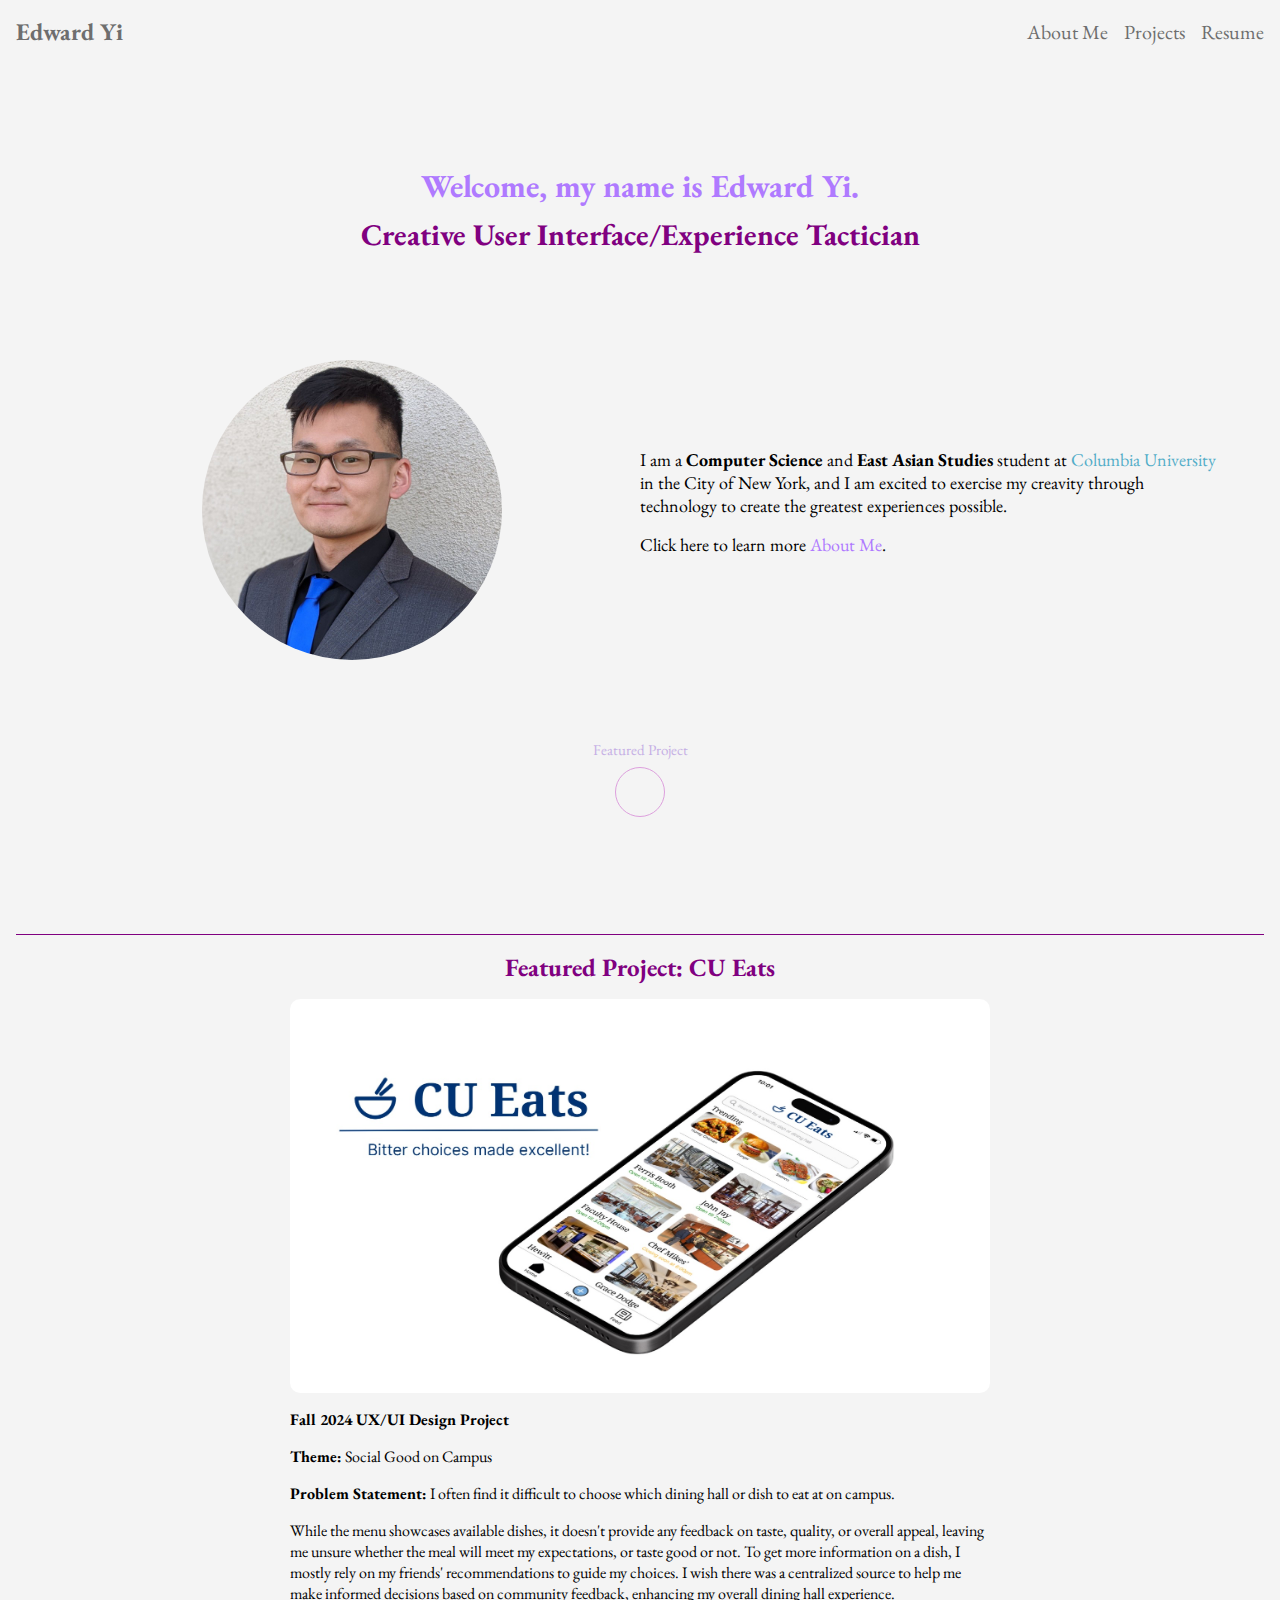
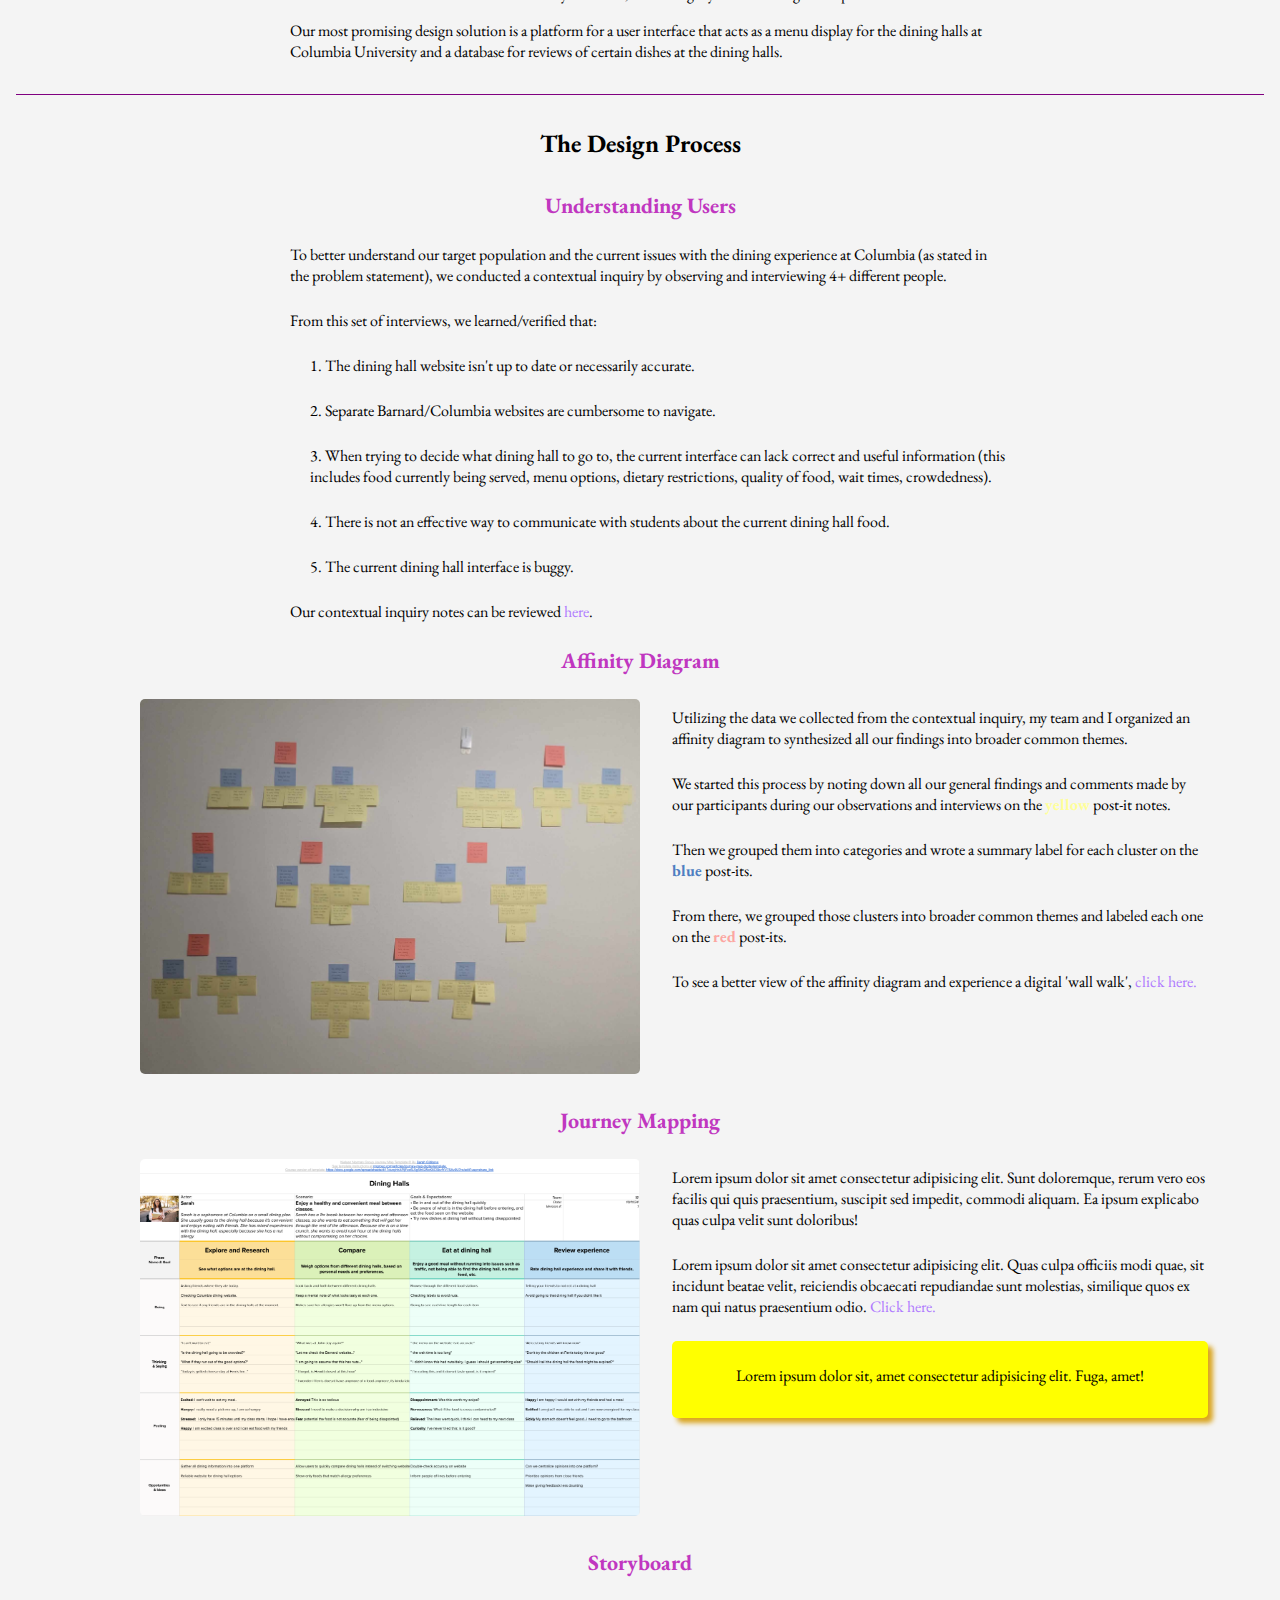
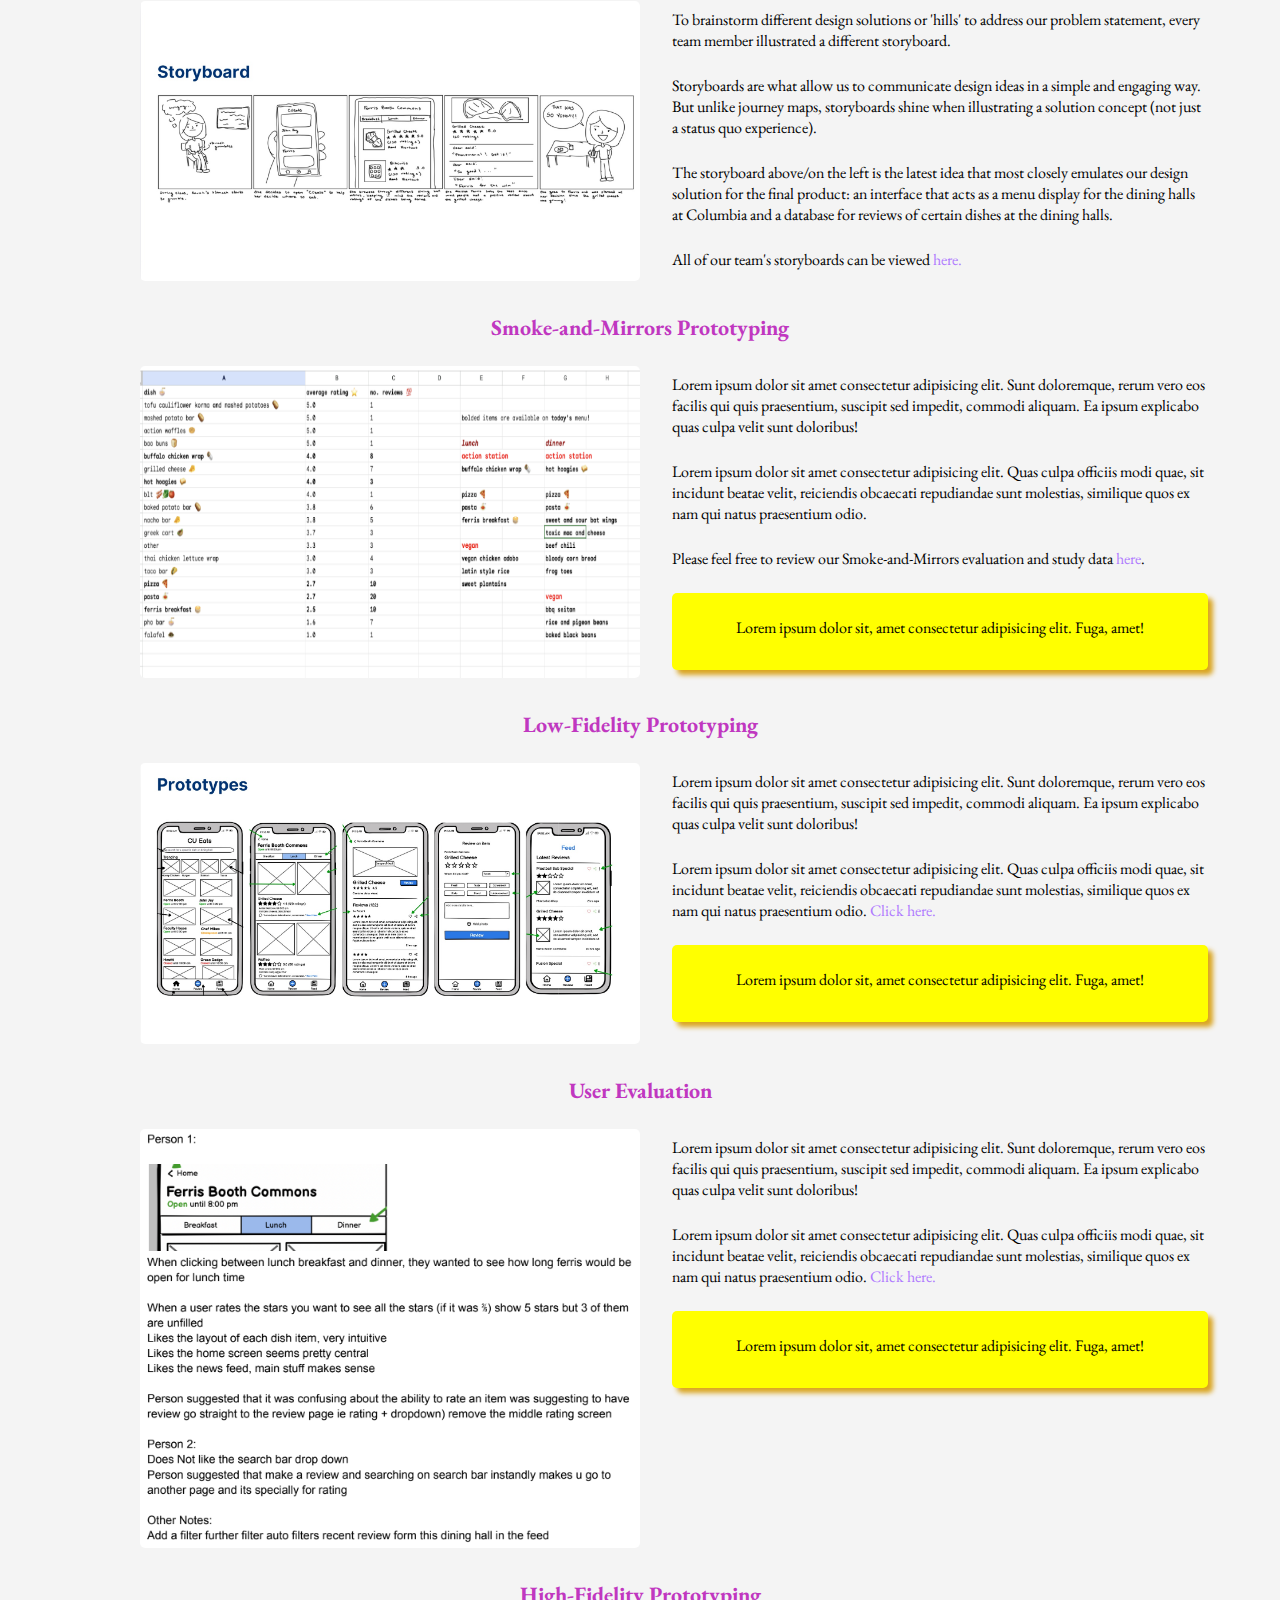
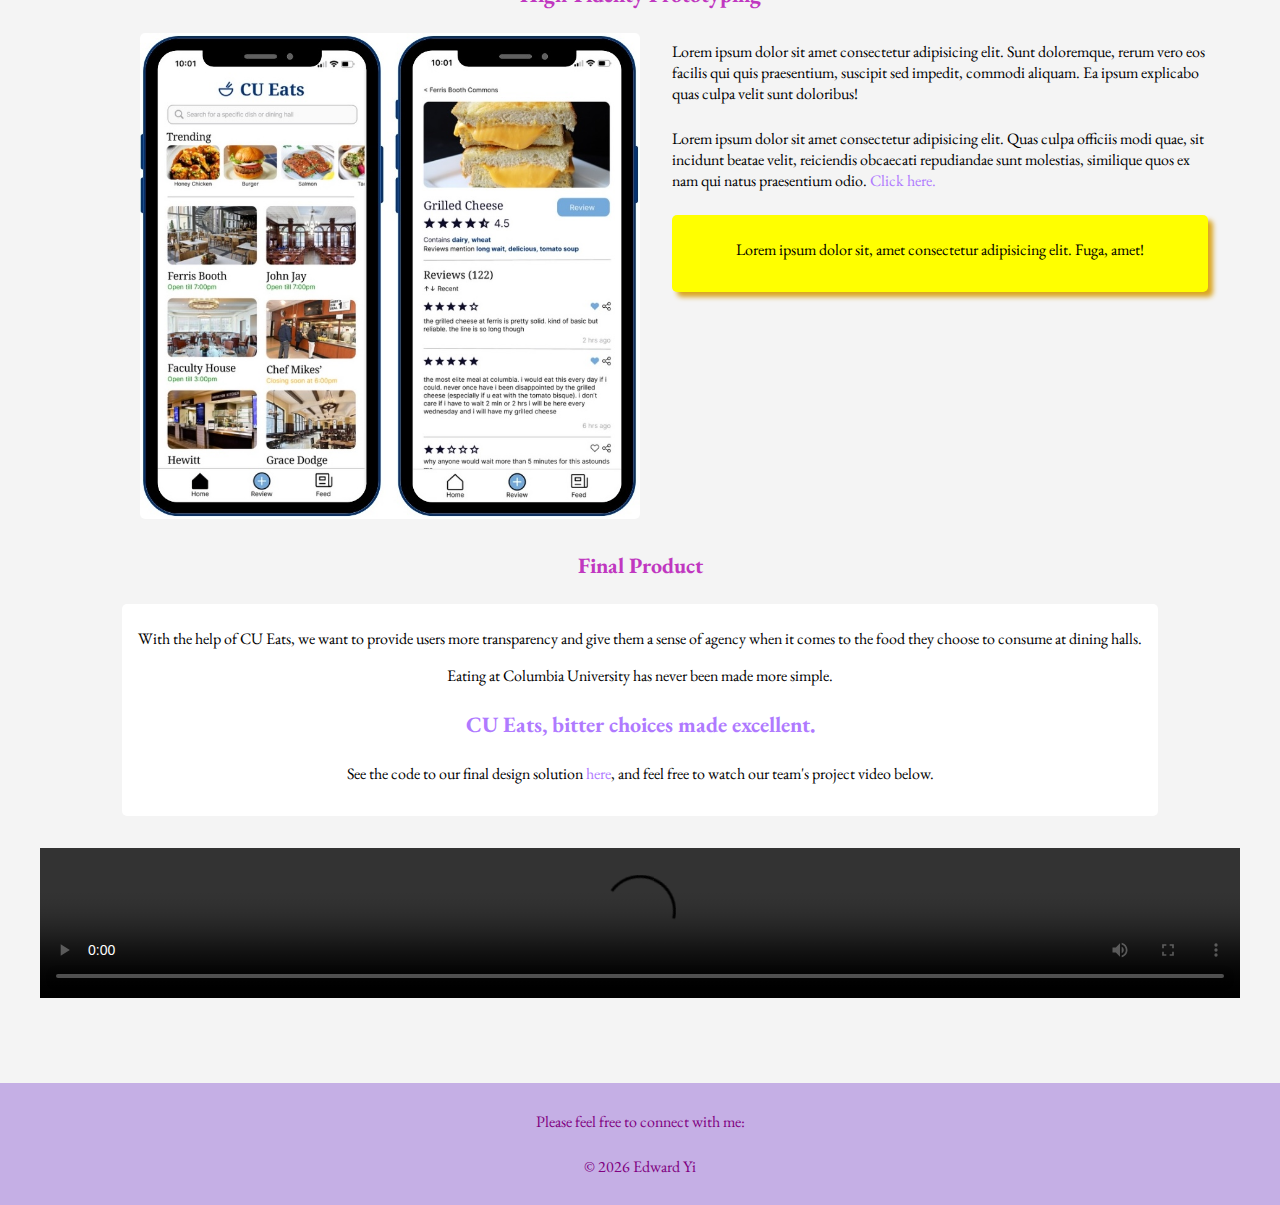
==== commit 753583ee: "updated storyboard" ====
--- a/index.html
+++ b/index.html
@@ -133,11 +133,13 @@
                         </p>
                         <p>
                             We started this process by noting down all our general findings and comments made by our
-                            participants during our observations and interviews on the <b class="yellow">yellow</b> post-it notes. 
-                        </p>
-                        <p>
-                            Then we grouped them into categories and wrote a summary label for each cluster on the <b class="blue">blue</b>
-                            post-its. 
+                            participants during our observations and interviews on the <b class="yellow">yellow</b>
+                            post-it notes.
+                        </p>
+                        <p>
+                            Then we grouped them into categories and wrote a summary label for each cluster on the <b
+                                class="blue">blue</b>
+                            post-its.
                         </p>
                         <p>
                             From there, we grouped those clusters into broader common themes and labeled each
@@ -178,27 +180,36 @@
                 <div class="process-item">
                     <h3>Storyboard</h3>
                     <div class="image">
-                        <img src="/images/storyboard.png" alt="Storyboard">
-                    </div>
-                    <div class="content">
-                        <p>
-                            Lorem ipsum dolor sit amet consectetur adipisicing elit. Sunt doloremque, rerum vero eos
-                            facilis qui quis praesentium, suscipit sed impedit, commodi aliquam. Ea ipsum explicabo quas
-                            culpa velit sunt doloribus!
-                        </p>
-                        <p>
-                            Lorem ipsum dolor sit amet consectetur adipisicing elit. Quas culpa officiis modi quae, sit
-                            incidunt beatae velit, reiciendis obcaecati repudiandae sunt molestias, similique quos ex
-                            nam qui natus praesentium odio.
+                        <img src="/images/cueats_latest_storyboard.jpg" alt="Storyboard">
+                    </div>
+                    <div class="content">
+                        <p>
+                            To brainstorm different design solutions or 'hills' to address our problem statement, every
+                            team
+                            member illustrated a different storyboard.
+                        </p>
+                        <p>
+                            Storyboards are what allow us to communicate design ideas in a simple and engaging way. But
+                            unlike journey maps, storyboards shine when illustrating a solution concept (not just a
+                            status quo experience).
+                        </p>
+                        <p>
+                            The storyboard above/on the left is the latest idea that most closely emulates our design
+                            solution for the final product: an interface that acts as a menu display for the dining
+                            halls at
+                            Columbia and a database for reviews of certain dishes at the dining halls.
+                        </p>
+                        <p>
+                            All of our team's storyboards can be viewed
                             <a href="https://drive.google.com/file/d/1eBJ7Np8uoL9MqXGdw48sSlyESA5xkr5n/view?usp=sharing"
-                                target="_blank" rel="noopener noreferrer">Click here.</a>
+                                target="_blank" rel="noopener noreferrer">here.</a>
                         </p>
                     </div>
                 </div>
                 <div class="process-item">
                     <h3>Smoke-and-Mirrors Prototyping</h3>
                     <div class="image">
-                        <img src="/images/smoke_and_mirrors.png" alt="Smoke-and-Mirrors">
+                        <img src="/images/smoke_and_mirrors_prototype.png" alt="Smoke-and-Mirrors">
                     </div>
                     <div class="content">
                         <p>
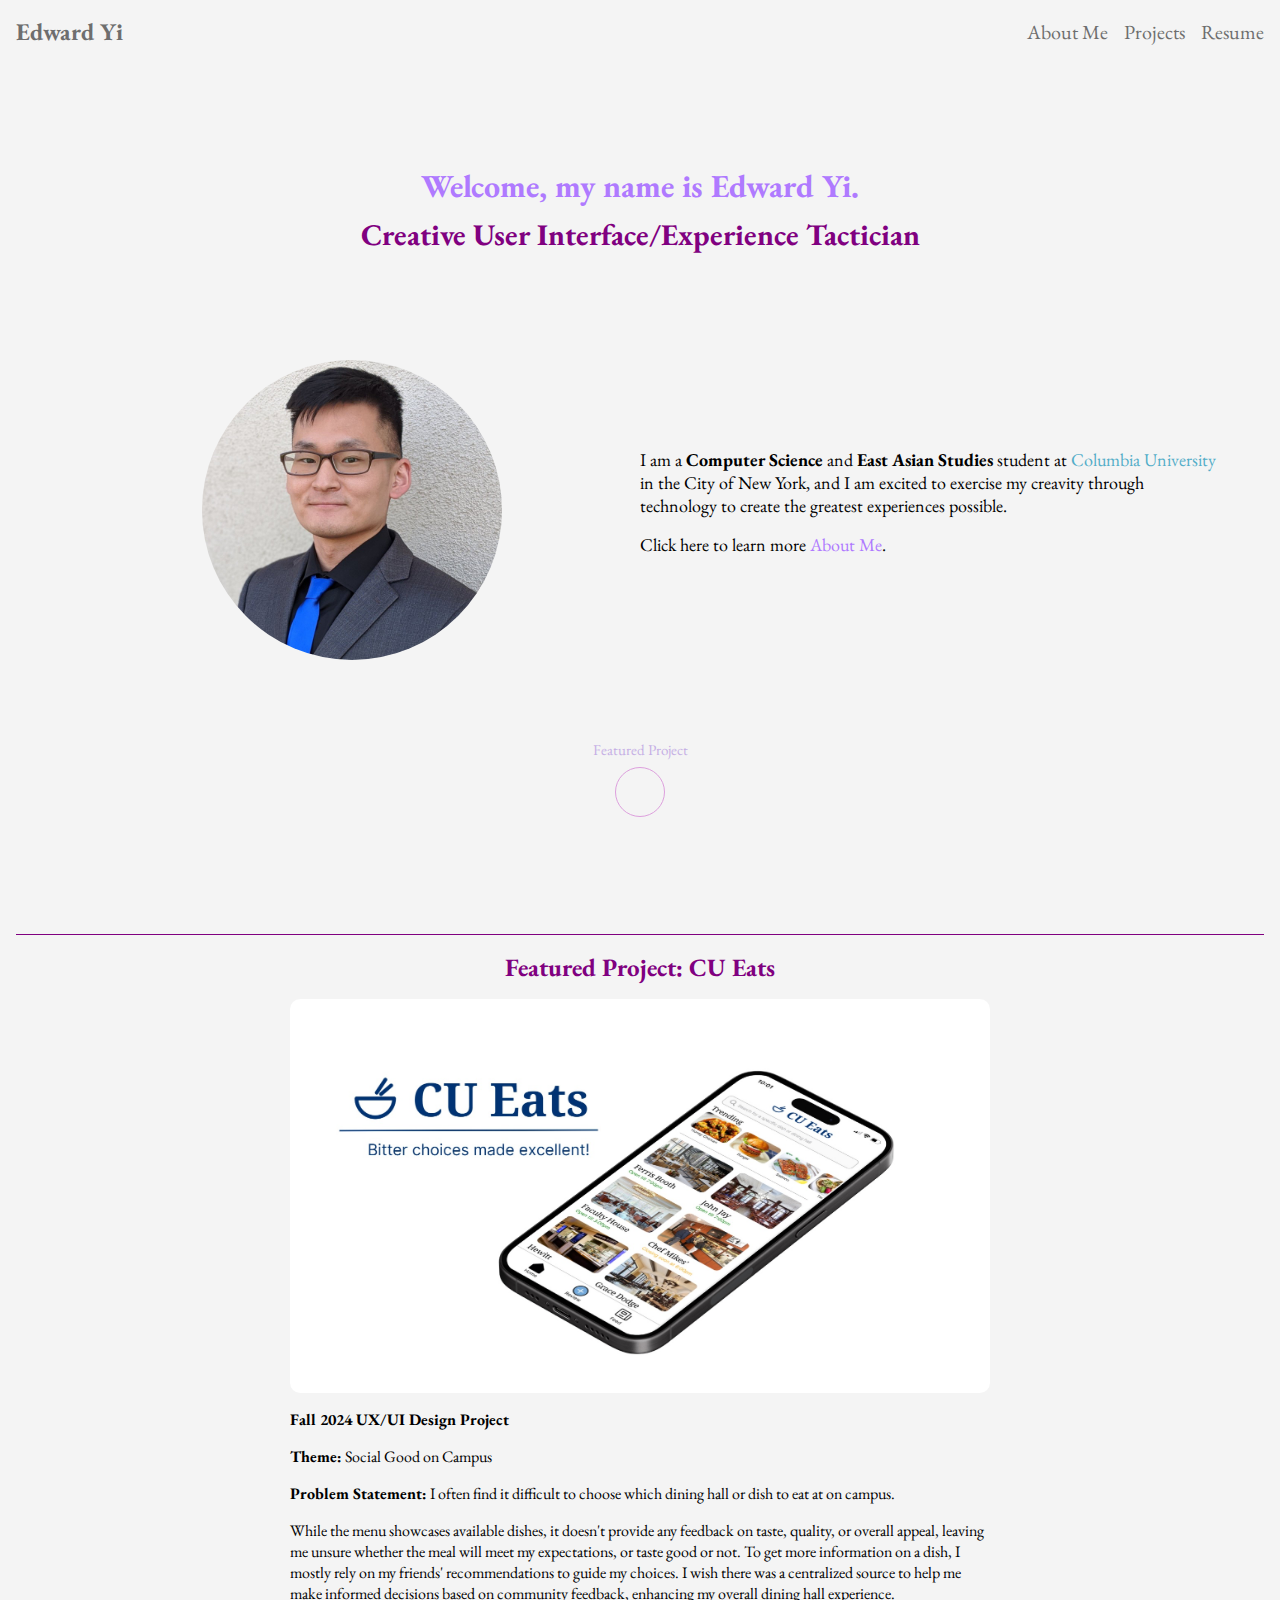
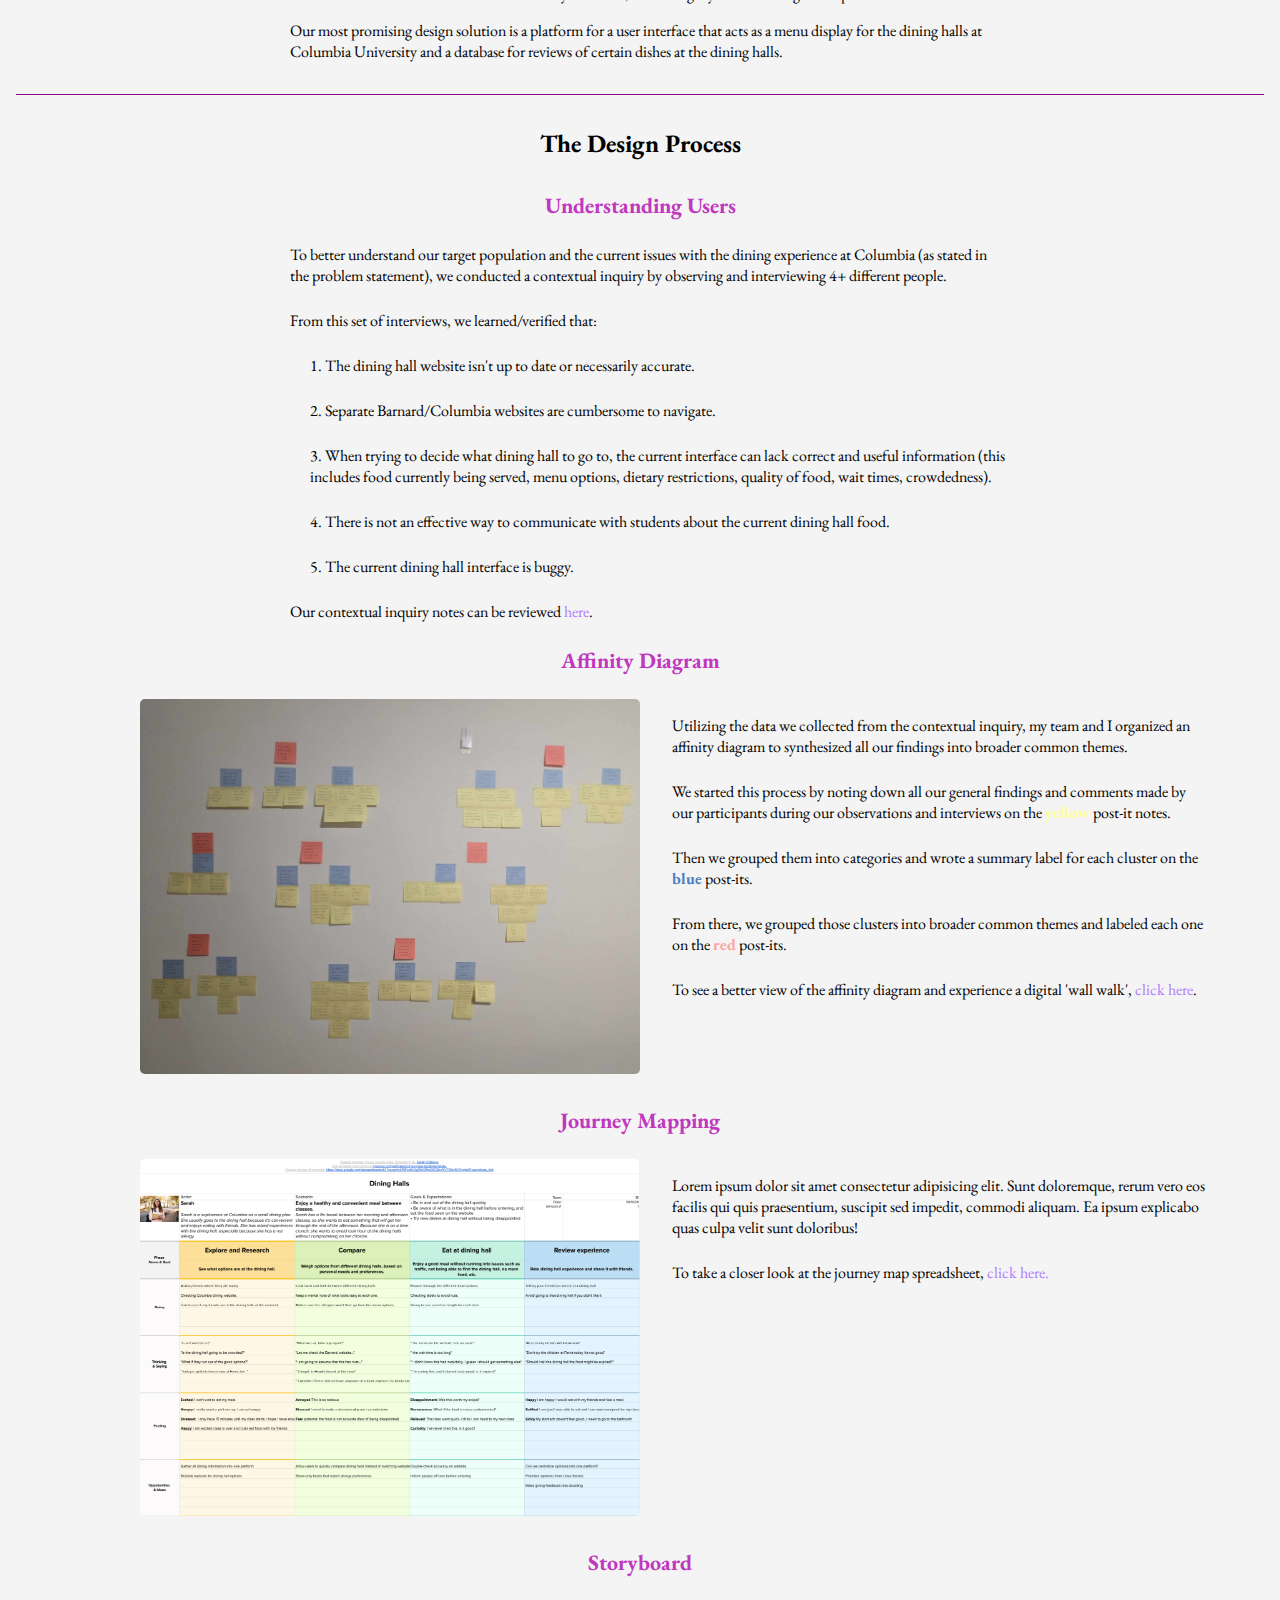
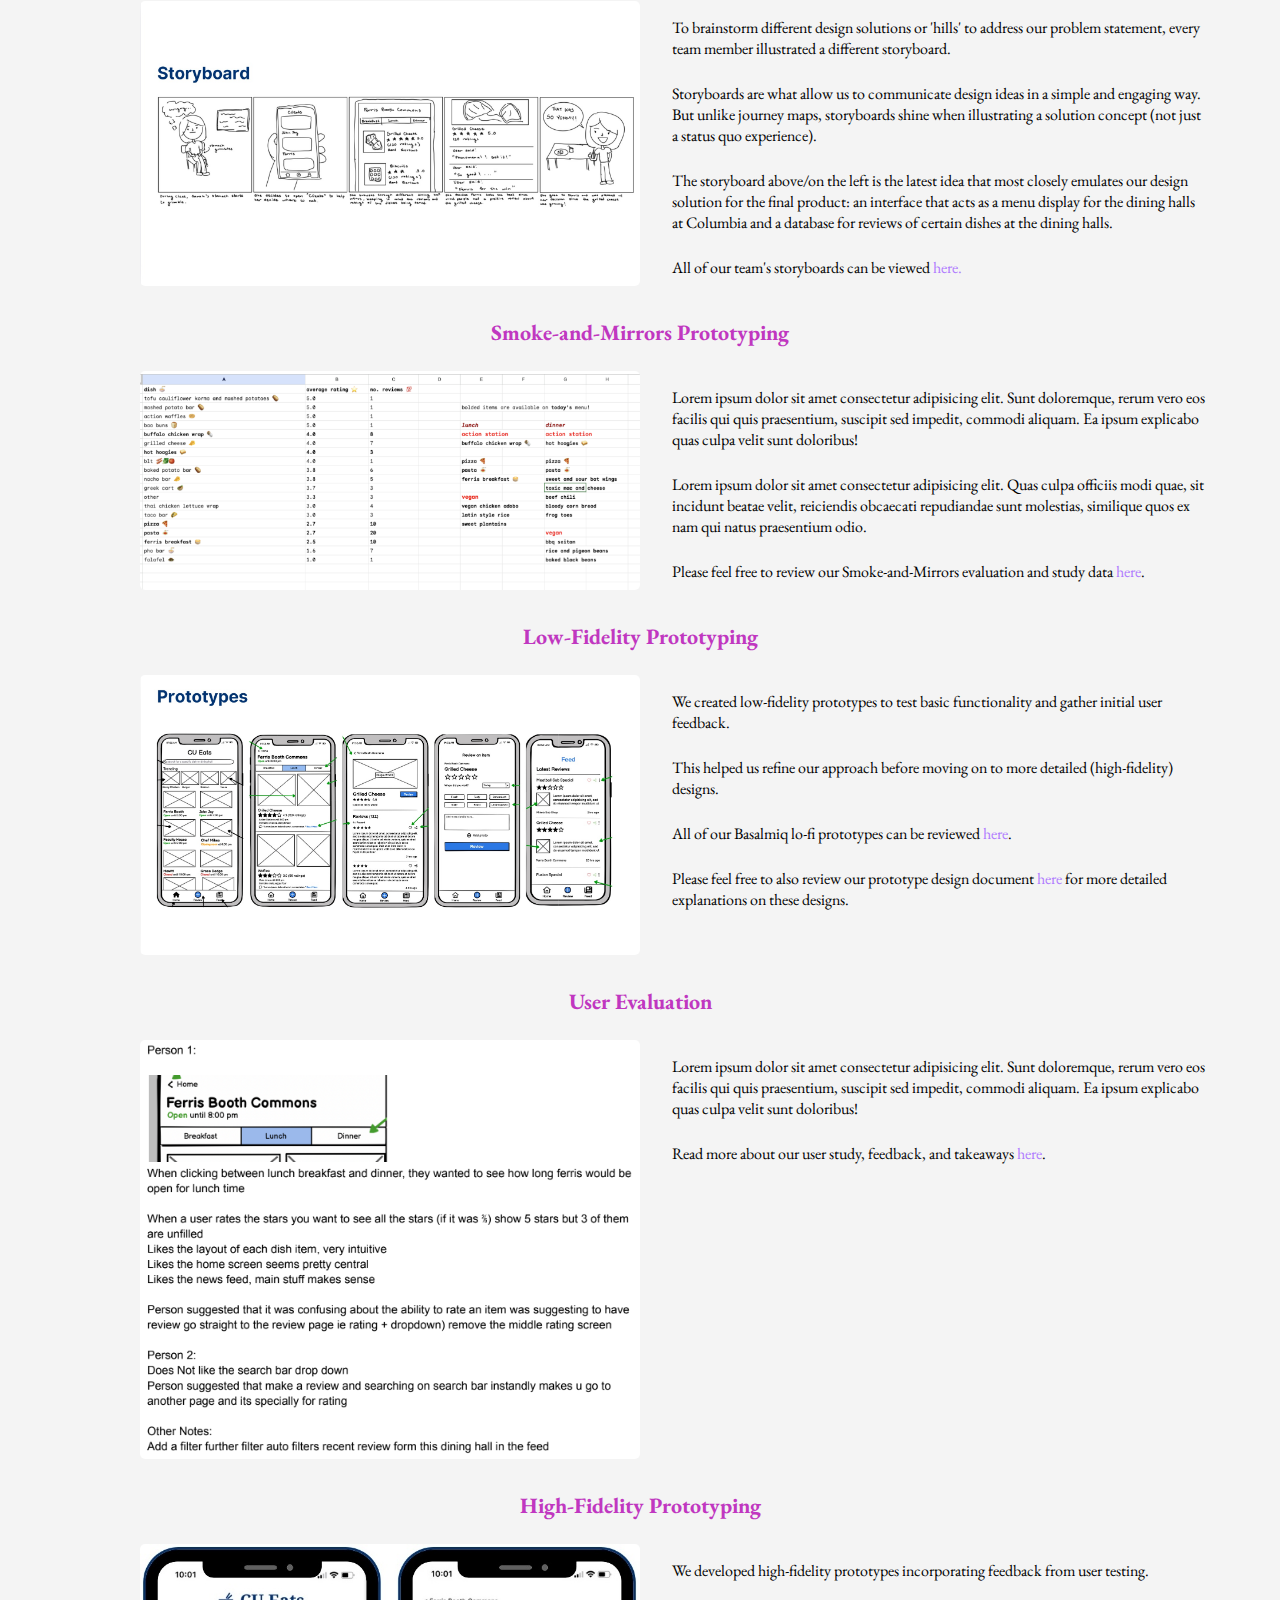
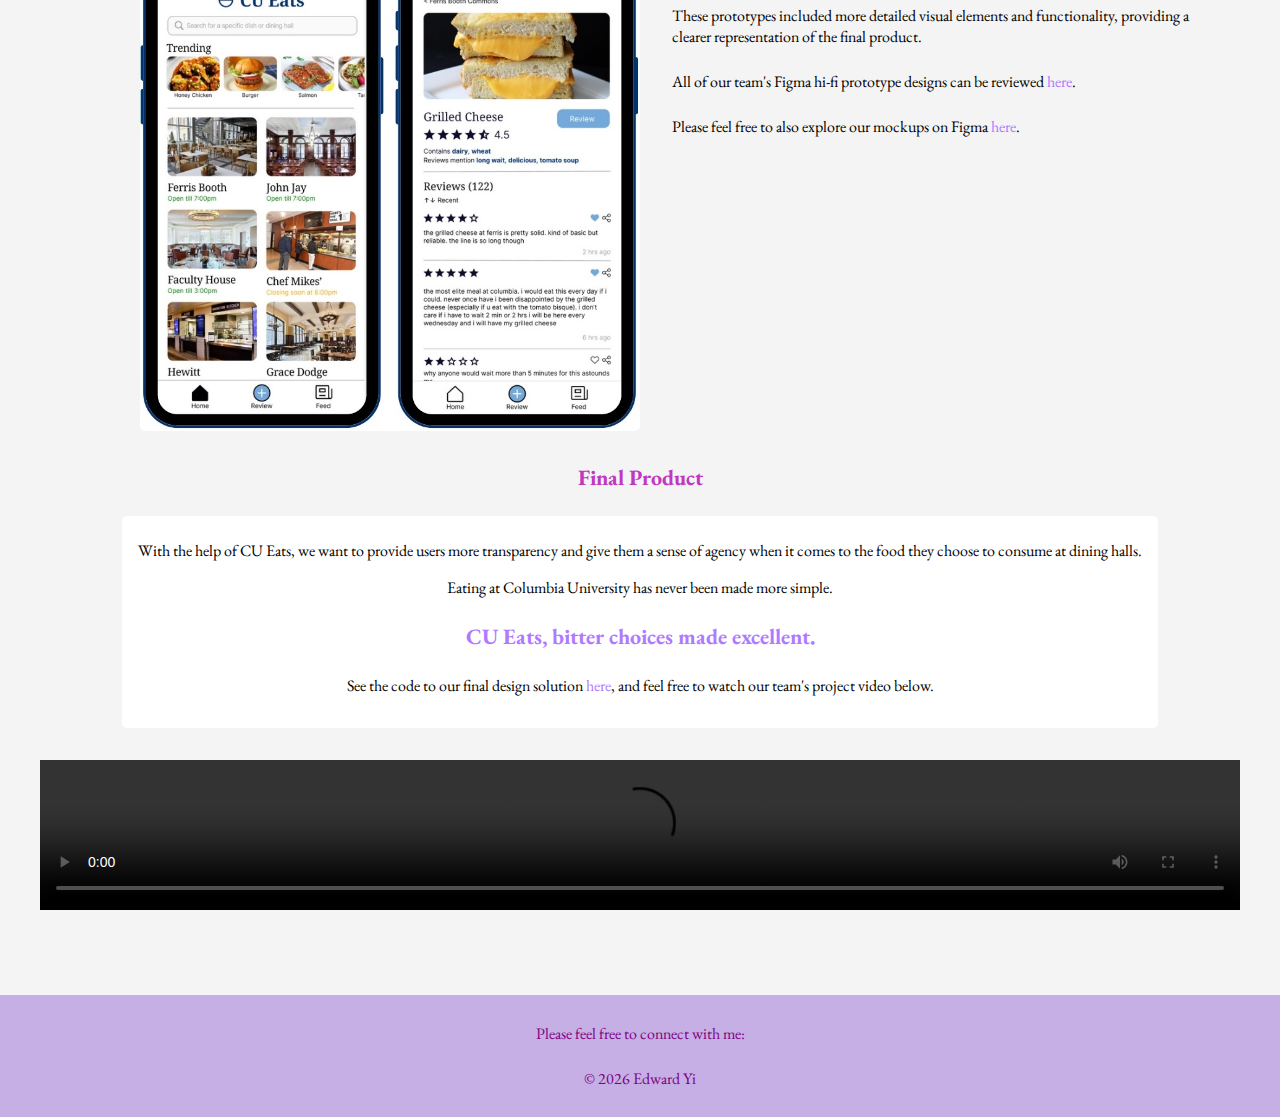
==== commit 150c2459: "updated lo-fi prototyping and hyperlinks" ====
--- a/index.html
+++ b/index.html
@@ -148,7 +148,7 @@
                         <p>
                             To see a better view of the affinity diagram and experience a digital 'wall walk',
                             <a href="https://miro.com/app/board/uXjVLVShkfY=/" target="_blank"
-                                rel="noopener noreferrer">click here.</a>
+                                rel="noopener noreferrer">click here</a>.
                         </p>
                     </div>
                 </div>
@@ -164,17 +164,10 @@
                             culpa velit sunt doloribus!
                         </p>
                         <p>
-                            Lorem ipsum dolor sit amet consectetur adipisicing elit. Quas culpa officiis modi quae, sit
-                            incidunt beatae velit, reiciendis obcaecati repudiandae sunt molestias, similique quos ex
-                            nam qui natus praesentium odio.
+                            To take a closer look at the journey map spreadsheet,
                             <a href="https://docs.google.com/spreadsheets/d/1iudBnqXaDhcwsz-hZKMapq5cP3aNXI2z/edit?usp=sharing&ouid=107456386986330555923&rtpof=true&sd=true"
-                                target="_blank" rel="noopener noreferrer">Click here.</a>
-                        </p>
-                        <div class="purpose">
-                            <p>
-                                Lorem ipsum dolor sit, amet consectetur adipisicing elit. Fuga, amet!
-                            </p>
-                        </div>
+                                target="_blank" rel="noopener noreferrer">click here.</a>
+                        </p>
                     </div>
                 </div>
                 <div class="process-item">
@@ -228,86 +221,86 @@
                             <a href="https://docs.google.com/document/d/1diakfxJGm-Tmdejti-TjazZ6S7gMrljM/edit?usp=sharing&ouid=107456386986330555923&rtpof=true&sd=true"
                                 target="_blank" rel="noopener noreferrer"> here</a>.
                         </p>
-                        <div class="purpose">
+                    </div>
+                </div>
+                <div class="process-item">
+                    <h3>Low-Fidelity Prototyping</h3>
+                    <div class="image">
+                        <img src="/images/cueats_lo_fi_prototypes.jpg" alt="Low-Fidelity Mockups">
+                    </div>
+                    <div class="content">
+                        <p>
+                            We created low-fidelity prototypes to test basic functionality and gather initial user
+                            feedback.
+                        </p>
+                        <p>
+                            This helped us refine our approach before moving on to more detailed (high-fidelity)
+                            designs.
+                        </p>
+                        <p>
+                            All of our Basalmiq lo-fi prototypes can be reviewed
+                            <a href="https://drive.google.com/file/d/1NYJS4-F3WN1FaPs2fss5DPvoyt5gD0JW/view?usp=sharing"
+                                target="_blank" rel="noopener noreferrer">here</a>.
+                        </p>
+                        <p>
+                            Please feel free to also review our prototype design document
+                            <a href="https://drive.google.com/file/d/109lzxktV3TKiAZgTZGDhWLm8oAhlFkUI/view?usp=sharing"
+                                target="_blank" rel="noopener noreferrer">here</a> for more detailed explanations on
+                            these designs.
+                        </p>
+                    </div>
+                </div>
+                <div class="process-item">
+                    <h3>User Evaluation</h3>
+                    <div class="image">
+                        <img src="/images/user_test.png" alt="User Evaluation">
+                    </div>
+                    <div class="content">
+                        <p>
+                            Lorem ipsum dolor sit amet consectetur adipisicing elit. Sunt doloremque, rerum vero eos
+                            facilis qui quis praesentium, suscipit sed impedit, commodi aliquam. Ea ipsum explicabo quas
+                            culpa velit sunt doloribus!
+                        </p>
+                        <p>
+                            Read more about our user study, feedback, and takeaways
+                            <a href="https://drive.google.com/file/d/1UMkOojyhuu-Fb6LO0xs9ncxqHgwv-WUN/view?usp=sharing"
+                                target="_blank" rel="noopener noreferrer">here</a>.
+                        </p>
+                        <!-- <div class="purpose">
                             <p>
                                 Lorem ipsum dolor sit, amet consectetur adipisicing elit. Fuga, amet!
                             </p>
-                        </div>
-                    </div>
-                </div>
-                <div class="process-item">
-                    <h3>Low-Fidelity Prototyping</h3>
-                    <div class="image">
-                        <img src="/images/cueats_lo_fi_prototypes.jpg" alt="Low-Fidelity Mockups">
-                    </div>
-                    <div class="content">
-                        <p>
-                            Lorem ipsum dolor sit amet consectetur adipisicing elit. Sunt doloremque, rerum vero eos
-                            facilis qui quis praesentium, suscipit sed impedit, commodi aliquam. Ea ipsum explicabo quas
-                            culpa velit sunt doloribus!
-                        </p>
-                        <p>
-                            Lorem ipsum dolor sit amet consectetur adipisicing elit. Quas culpa officiis modi quae, sit
-                            incidunt beatae velit, reiciendis obcaecati repudiandae sunt molestias, similique quos ex
-                            nam qui natus praesentium odio.
-                            <a href="https://miro.com/app/board/uXjVLVShkfY=/" target="_blank"
-                                rel="noopener noreferrer">Click here.</a>
-                        </p>
-                        <div class="purpose">
+                        </div> -->
+                    </div>
+                </div>
+                <div class="process-item">
+                    <h3>High-Fidelity Prototyping</h3>
+                    <div class="image">
+                        <img src="/images/hi_fi_mockups.jpg" alt="High-Fidelity Mockup">
+                    </div>
+                    <div class="content">
+                        <p>
+                            We developed high-fidelity prototypes incorporating feedback from user testing.
+                        </p>
+                        <p>
+                            These prototypes included more detailed visual elements and functionality, providing a
+                            clearer representation of the final product.
+                        </p>
+                        <p>
+                            All of our team's Figma hi-fi prototype designs can be reviewed
+                            <a href="https://drive.google.com/file/d/1KEk4W0YeYFYr_tYlrjZMagVY3MLc0b4v/view?usp=sharing"
+                                target="_blank" rel="noopener noreferrer">here</a>.
+                        </p>
+                        <p>
+                            Please feel free to also explore our mockups on Figma
+                            <a href="https://www.figma.com/design/YoULudabJBQok60K41mw9S/Home-screen?node-id=0-1&t=1UnR85FoLxWpP8CN-1"
+                                target="_blank" rel="noopener noreferrer">here</a>.
+                        </p>
+                        <!-- <div class="purpose">
                             <p>
                                 Lorem ipsum dolor sit, amet consectetur adipisicing elit. Fuga, amet!
                             </p>
-                        </div>
-                    </div>
-                </div>
-                <div class="process-item">
-                    <h3>User Evaluation</h3>
-                    <div class="image">
-                        <img src="/images/user_test.png" alt="User Evaluation">
-                    </div>
-                    <div class="content">
-                        <p>
-                            Lorem ipsum dolor sit amet consectetur adipisicing elit. Sunt doloremque, rerum vero eos
-                            facilis qui quis praesentium, suscipit sed impedit, commodi aliquam. Ea ipsum explicabo quas
-                            culpa velit sunt doloribus!
-                        </p>
-                        <p>
-                            Lorem ipsum dolor sit amet consectetur adipisicing elit. Quas culpa officiis modi quae, sit
-                            incidunt beatae velit, reiciendis obcaecati repudiandae sunt molestias, similique quos ex
-                            nam qui natus praesentium odio.
-                            <a href="https://drive.google.com/file/d/1UMkOojyhuu-Fb6LO0xs9ncxqHgwv-WUN/view?usp=sharing"
-                                target="_blank" rel="noopener noreferrer">Click here.</a>
-                        </p>
-                        <div class="purpose">
-                            <p>
-                                Lorem ipsum dolor sit, amet consectetur adipisicing elit. Fuga, amet!
-                            </p>
-                        </div>
-                    </div>
-                </div>
-                <div class="process-item">
-                    <h3>High-Fidelity Prototyping</h3>
-                    <div class="image">
-                        <img src="/images/hi_fi_mockups.jpg" alt="High-Fidelity Mockup">
-                    </div>
-                    <div class="content">
-                        <p>
-                            Lorem ipsum dolor sit amet consectetur adipisicing elit. Sunt doloremque, rerum vero eos
-                            facilis qui quis praesentium, suscipit sed impedit, commodi aliquam. Ea ipsum explicabo quas
-                            culpa velit sunt doloribus!
-                        </p>
-                        <p>
-                            Lorem ipsum dolor sit amet consectetur adipisicing elit. Quas culpa officiis modi quae, sit
-                            incidunt beatae velit, reiciendis obcaecati repudiandae sunt molestias, similique quos ex
-                            nam qui natus praesentium odio.
-                            <a href="https://miro.com/app/board/uXjVLVShkfY=/" target="_blank"
-                                rel="noopener noreferrer">Click here.</a>
-                        </p>
-                        <div class="purpose">
-                            <p>
-                                Lorem ipsum dolor sit, amet consectetur adipisicing elit. Fuga, amet!
-                            </p>
-                        </div>
+                        </div> -->
                     </div>
                 </div>
                 <div class="process-item final">
--- a/style.css
+++ b/style.css
@@ -443,7 +443,7 @@
     display: flex;
     flex-direction: column;
     gap: 1.5rem;
-    margin-top: 0.5rem;
+    margin-top: 1rem;
     margin-bottom: 0.5rem;
 }
 
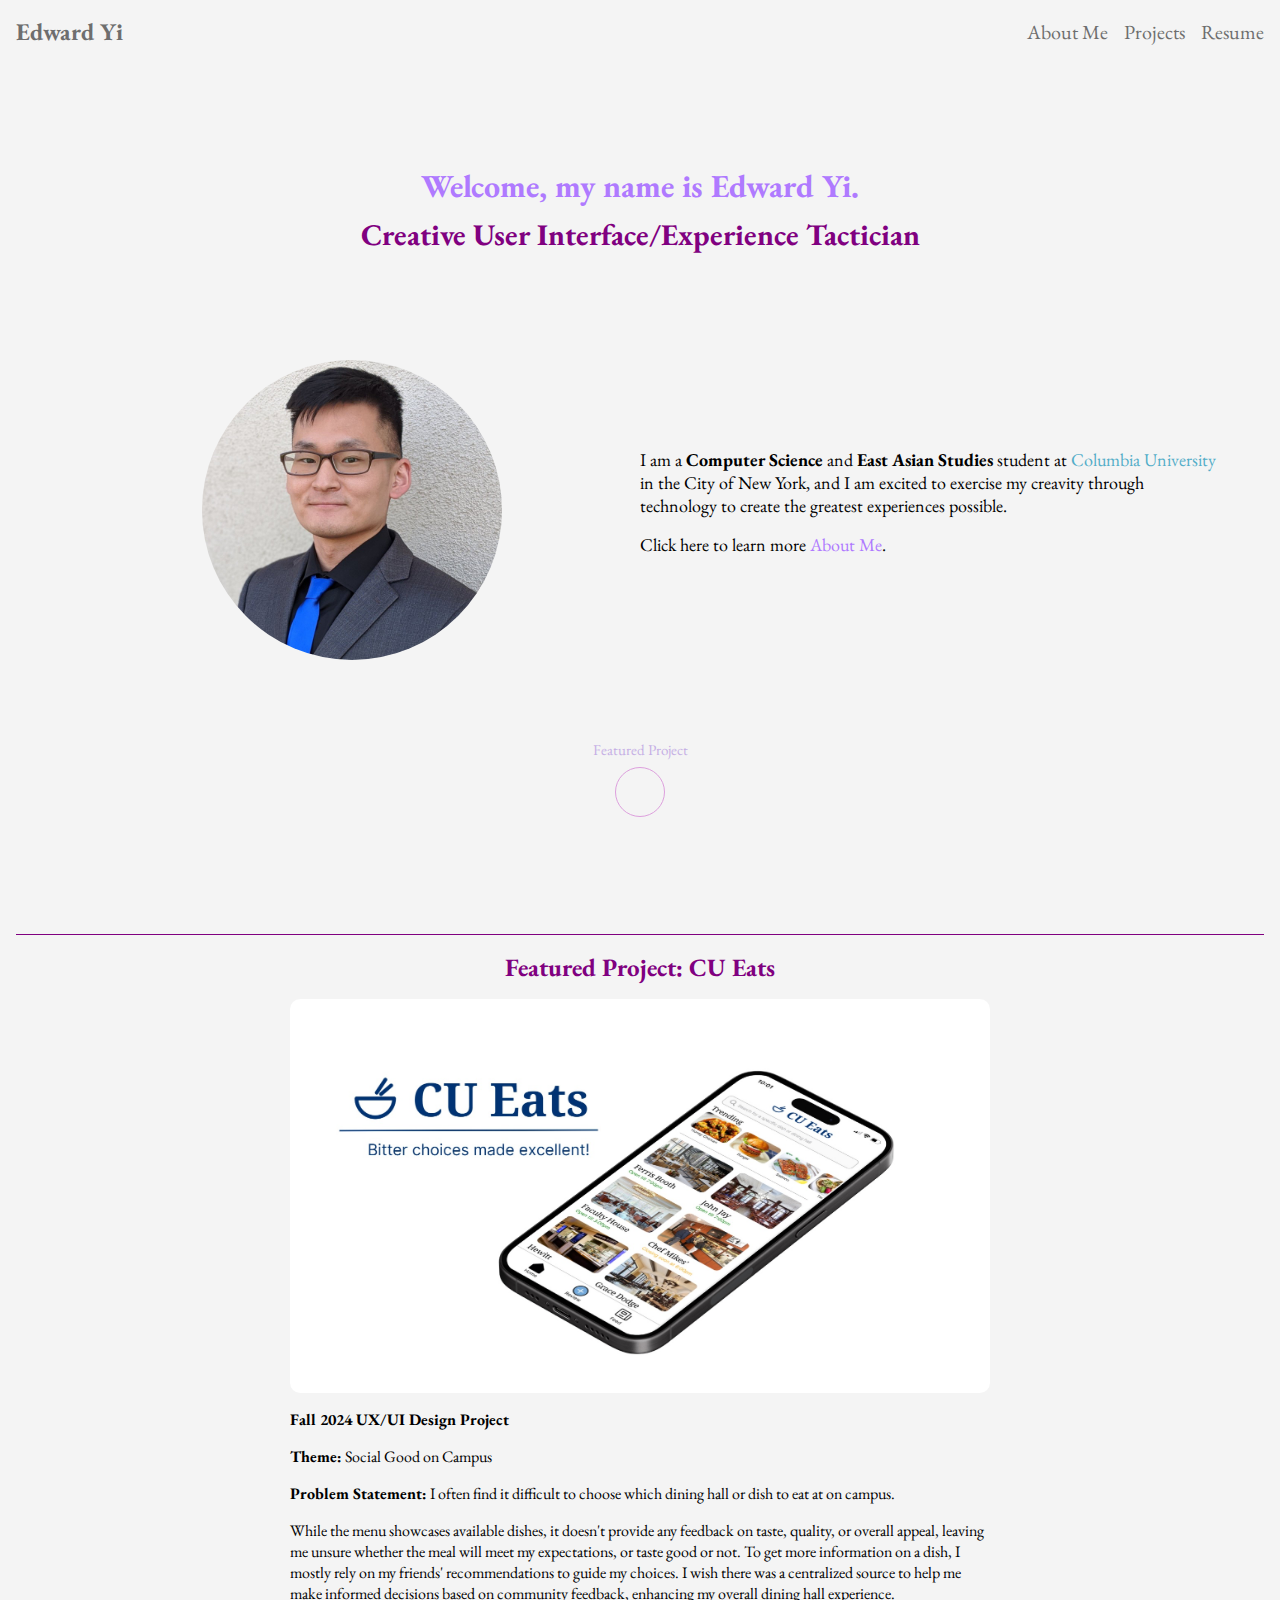
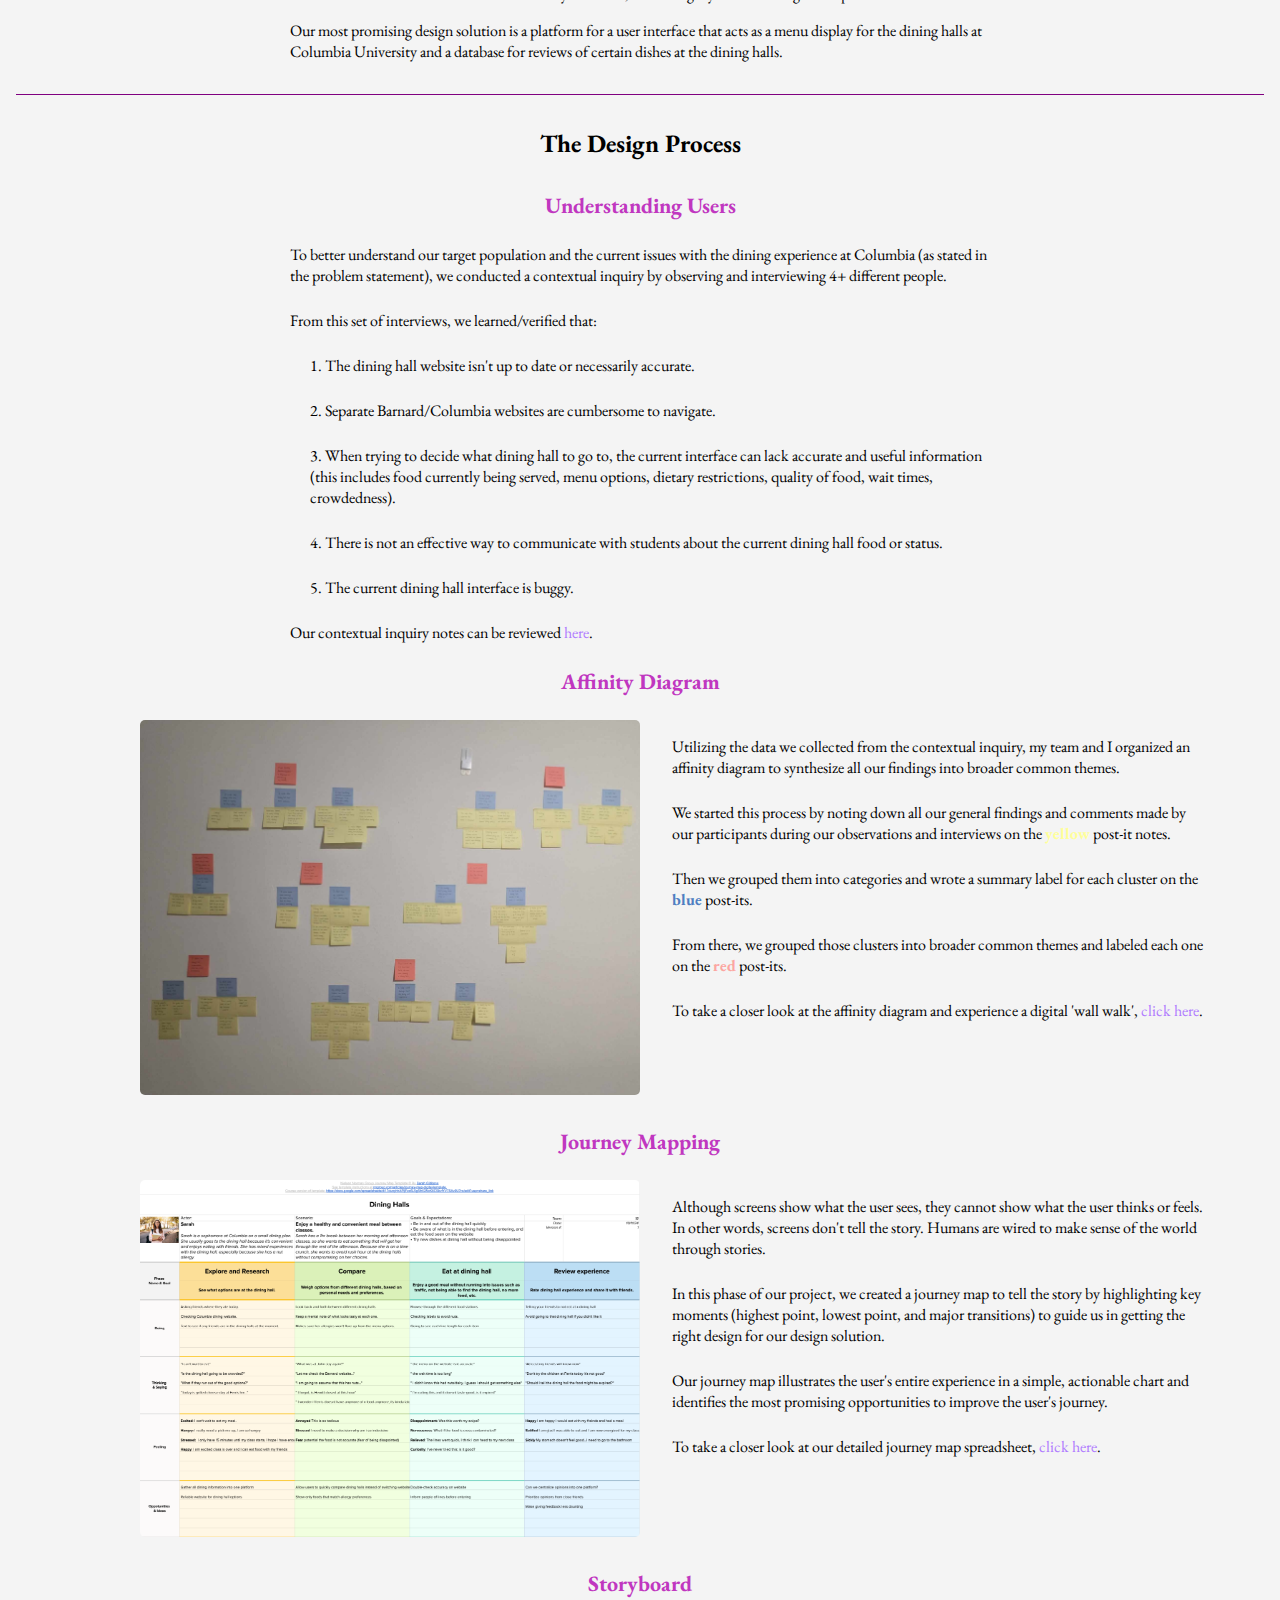
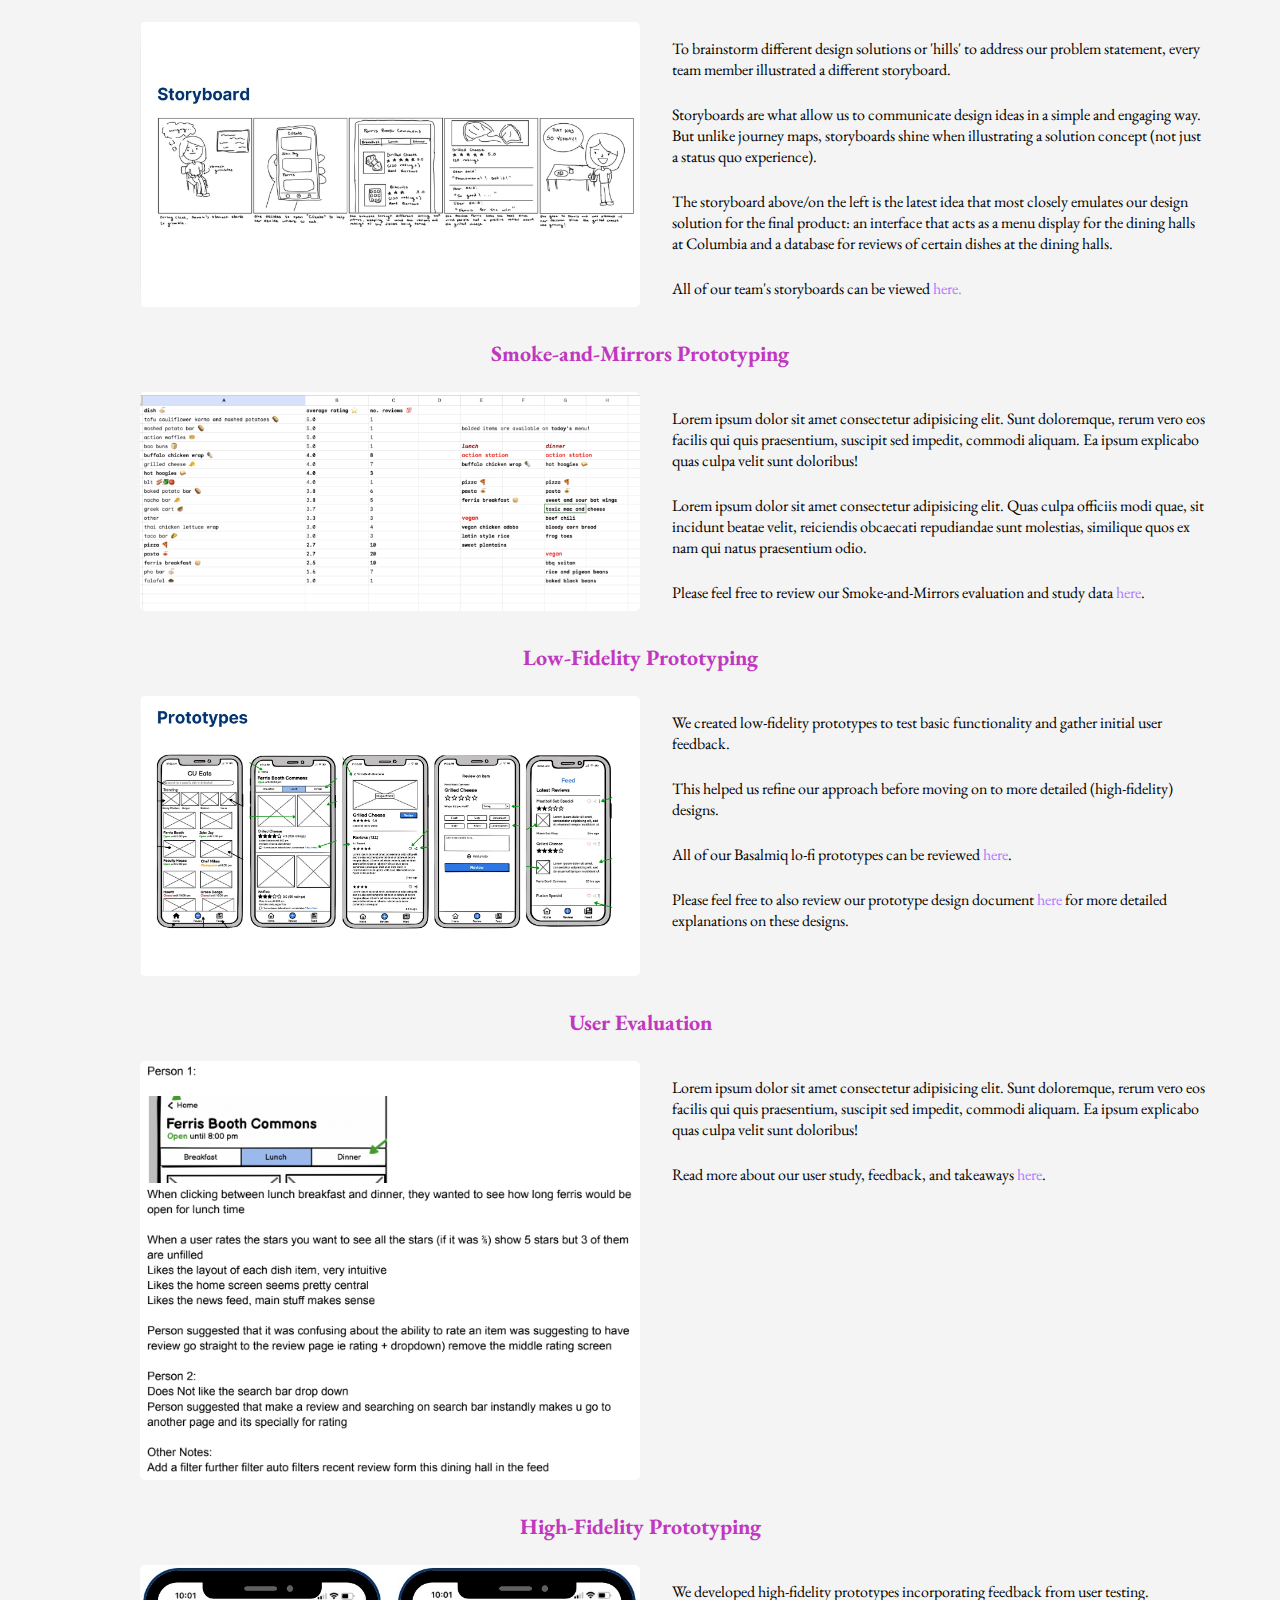
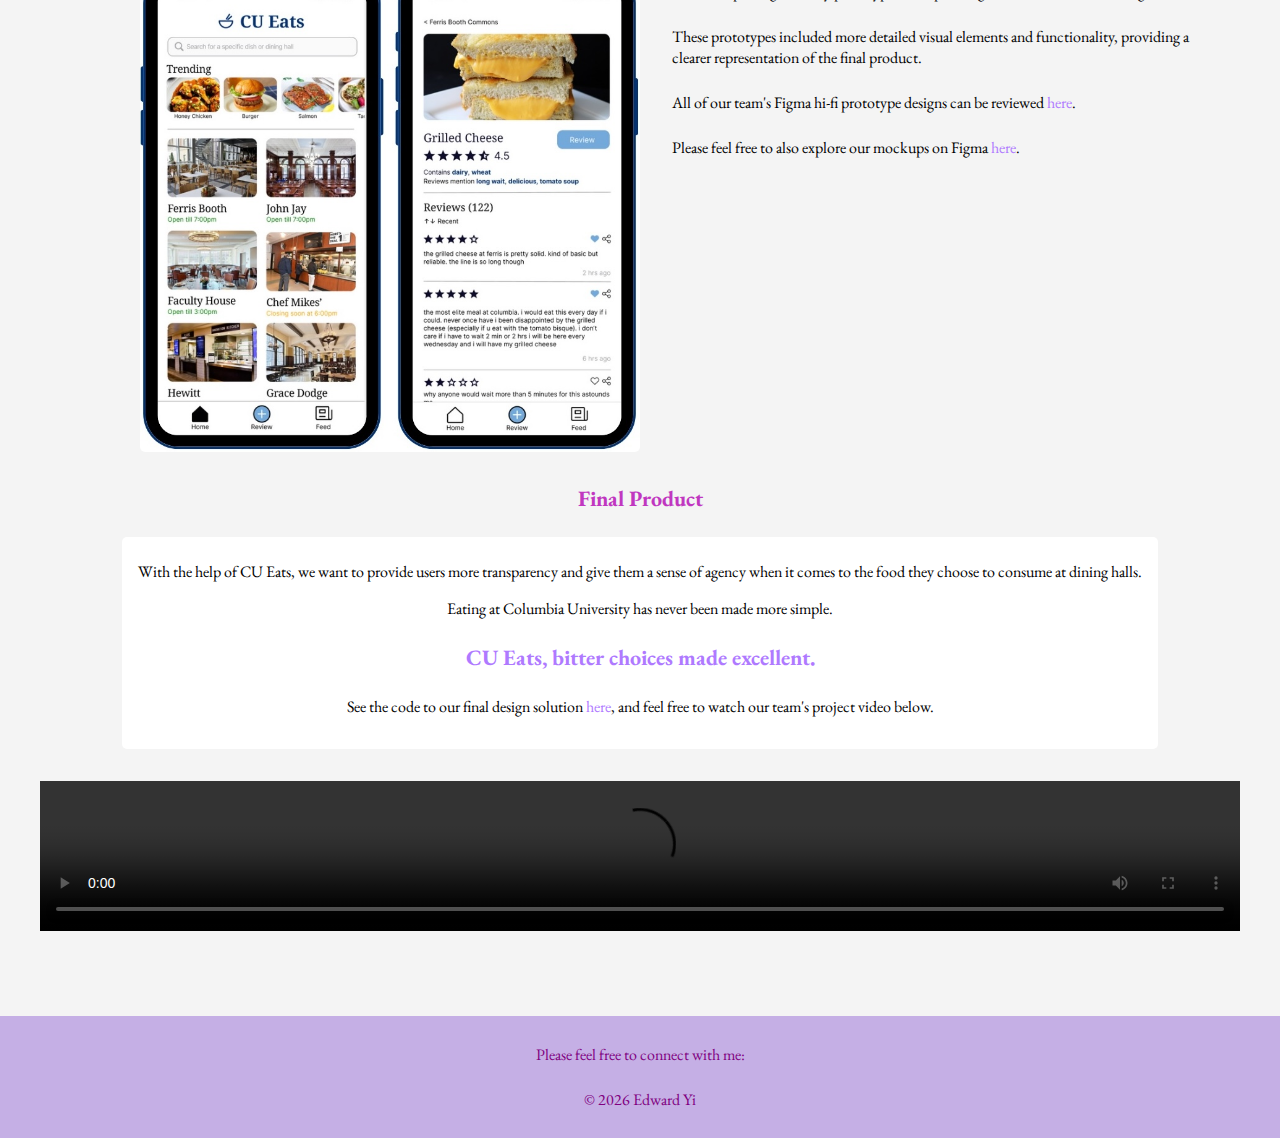
==== commit abeb33ae: "updated journey mapping" ====
--- a/index.html
+++ b/index.html
@@ -106,17 +106,17 @@
                             <p>1. The dining hall website isn't up to date or necessarily accurate.</p>
                             <p>2. Separate Barnard/Columbia websites are cumbersome to navigate.</p>
                             <p>3. When trying to decide what dining hall to go to, the current interface can lack
-                                correct
+                                accurate
                                 and useful information (this includes food currently being served, menu options, dietary
                                 restrictions, quality of
                                 food, wait times, crowdedness).</p>
                             <p>4. There is not an effective way to communicate with students about the current dining
                                 hall
-                                food.</p>
+                                food or status.</p>
                             <p>5. The current dining hall interface is buggy.</p>
                         </div>
                         <p>Our contextual inquiry notes can be reviewed <a
-                                href="https://docs.google.com/document/d/1Gyz84YeUZS6BslKwErya7mRIjRbZNmRw/edit?usp=sharing&ouid=107456386986330555923&rtpof=true&sd=true"
+                                href="https://drive.google.com/file/d/1eXVx5-sZeK3iA9v_e1dfxgK0QSjFqrt4/view?usp=sharing"
                                 target="_blank" rel="noopener noreferrer"> here</a>.
                         </p>
                     </div>
@@ -129,7 +129,7 @@
                     <div class="content">
                         <p>
                             Utilizing the data we collected from the contextual inquiry, my team and I organized an
-                            affinity diagram to synthesized all our findings into broader common themes.
+                            affinity diagram to synthesize all our findings into broader common themes.
                         </p>
                         <p>
                             We started this process by noting down all our general findings and comments made by our
@@ -146,7 +146,7 @@
                             one on the <b class="red">red</b> post-its.
                         </p>
                         <p>
-                            To see a better view of the affinity diagram and experience a digital 'wall walk',
+                            To take a closer look at the affinity diagram and experience a digital 'wall walk',
                             <a href="https://miro.com/app/board/uXjVLVShkfY=/" target="_blank"
                                 rel="noopener noreferrer">click here</a>.
                         </p>
@@ -159,14 +159,22 @@
                     </div>
                     <div class="content">
                         <p>
-                            Lorem ipsum dolor sit amet consectetur adipisicing elit. Sunt doloremque, rerum vero eos
-                            facilis qui quis praesentium, suscipit sed impedit, commodi aliquam. Ea ipsum explicabo quas
-                            culpa velit sunt doloribus!
-                        </p>
-                        <p>
-                            To take a closer look at the journey map spreadsheet,
+                            Although screens show what the user sees, they cannot show what the user thinks or feels. In other words, screens don't tell the story. Humans
+                            are wired to make sense of the world through stories.
+                        </p>
+                        <p>
+                            In this phase of our project, we created a journey map to tell the story by highlighting key
+                            moments (highest point, lowest point, and major transitions) to guide us in getting the right
+                            design for our design solution.
+                        </p>
+                        <p>
+                            Our journey map illustrates the user's entire experience in a simple, actionable chart and
+                            identifies the most promising opportunities to improve the user's journey.
+                        </p>
+                        <p>
+                            To take a closer look at our detailed journey map spreadsheet,
                             <a href="https://docs.google.com/spreadsheets/d/1iudBnqXaDhcwsz-hZKMapq5cP3aNXI2z/edit?usp=sharing&ouid=107456386986330555923&rtpof=true&sd=true"
-                                target="_blank" rel="noopener noreferrer">click here.</a>
+                                target="_blank" rel="noopener noreferrer">click here</a>.
                         </p>
                     </div>
                 </div>
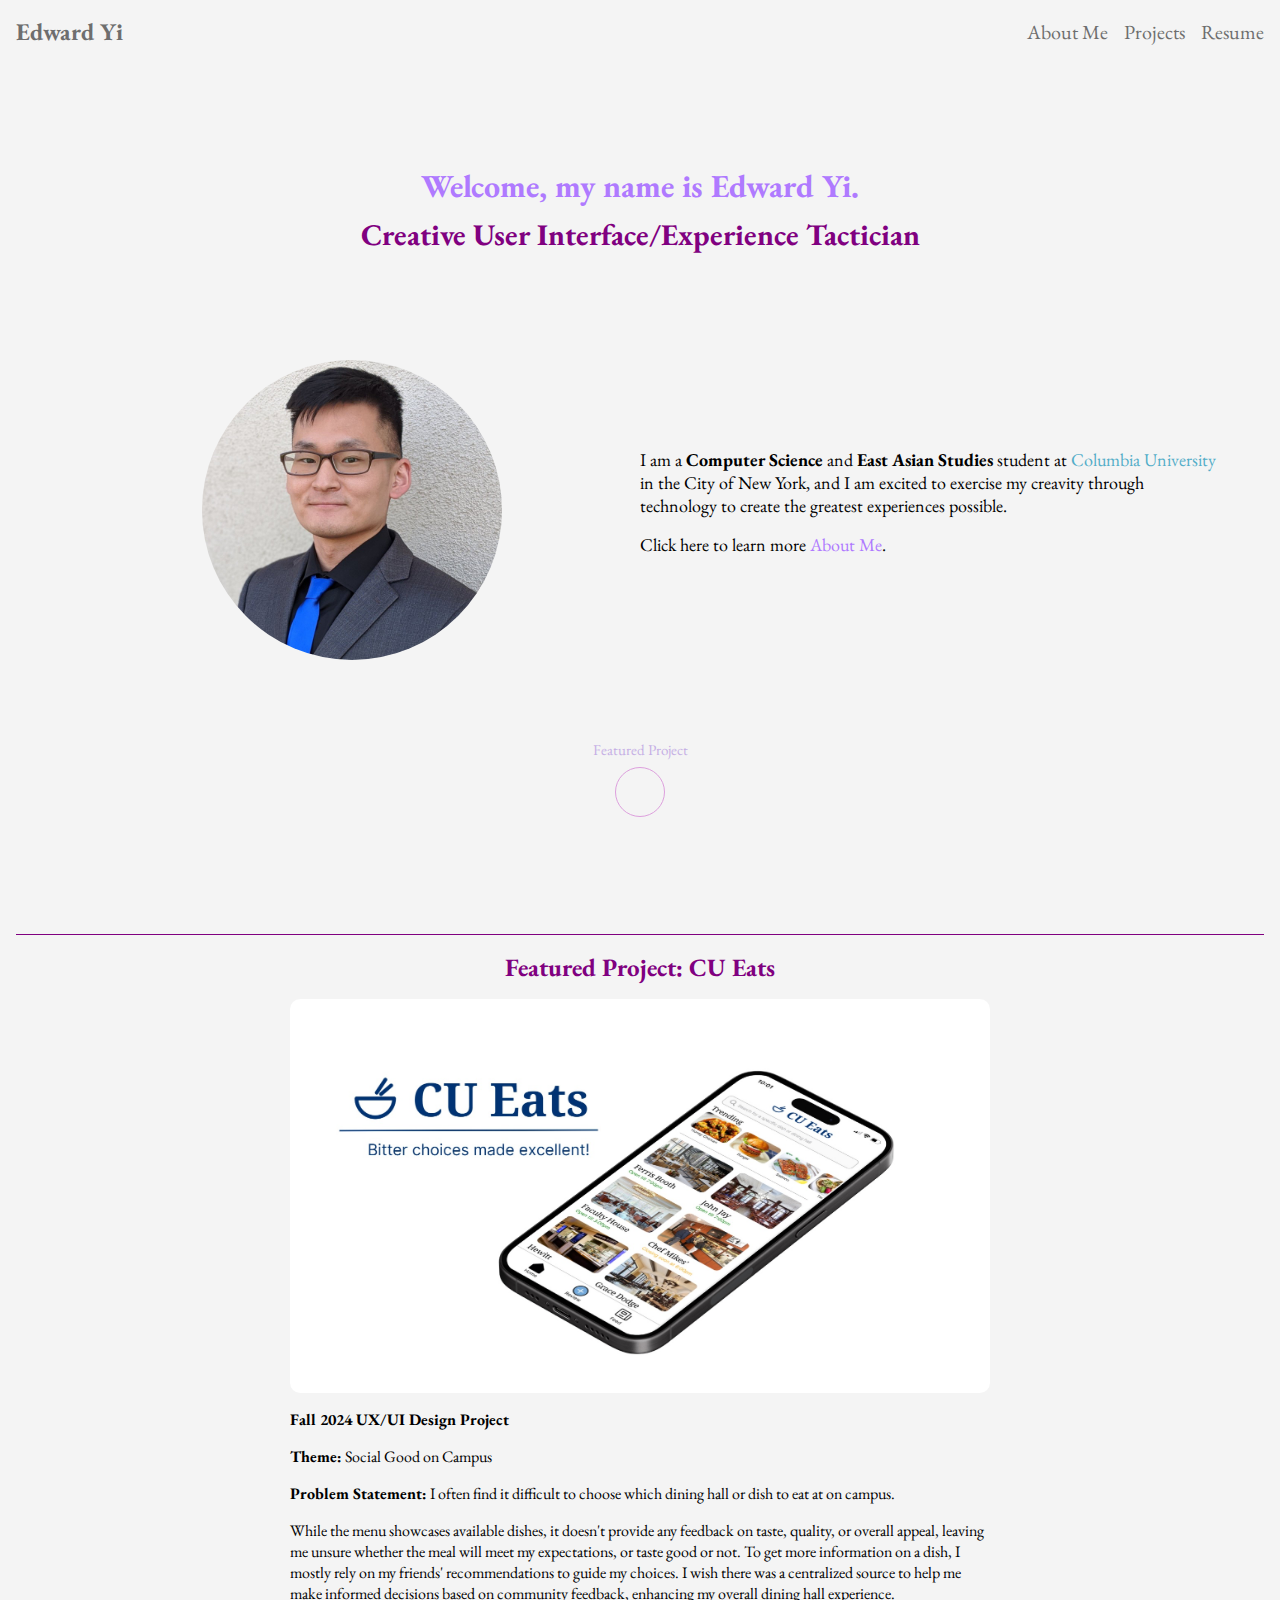
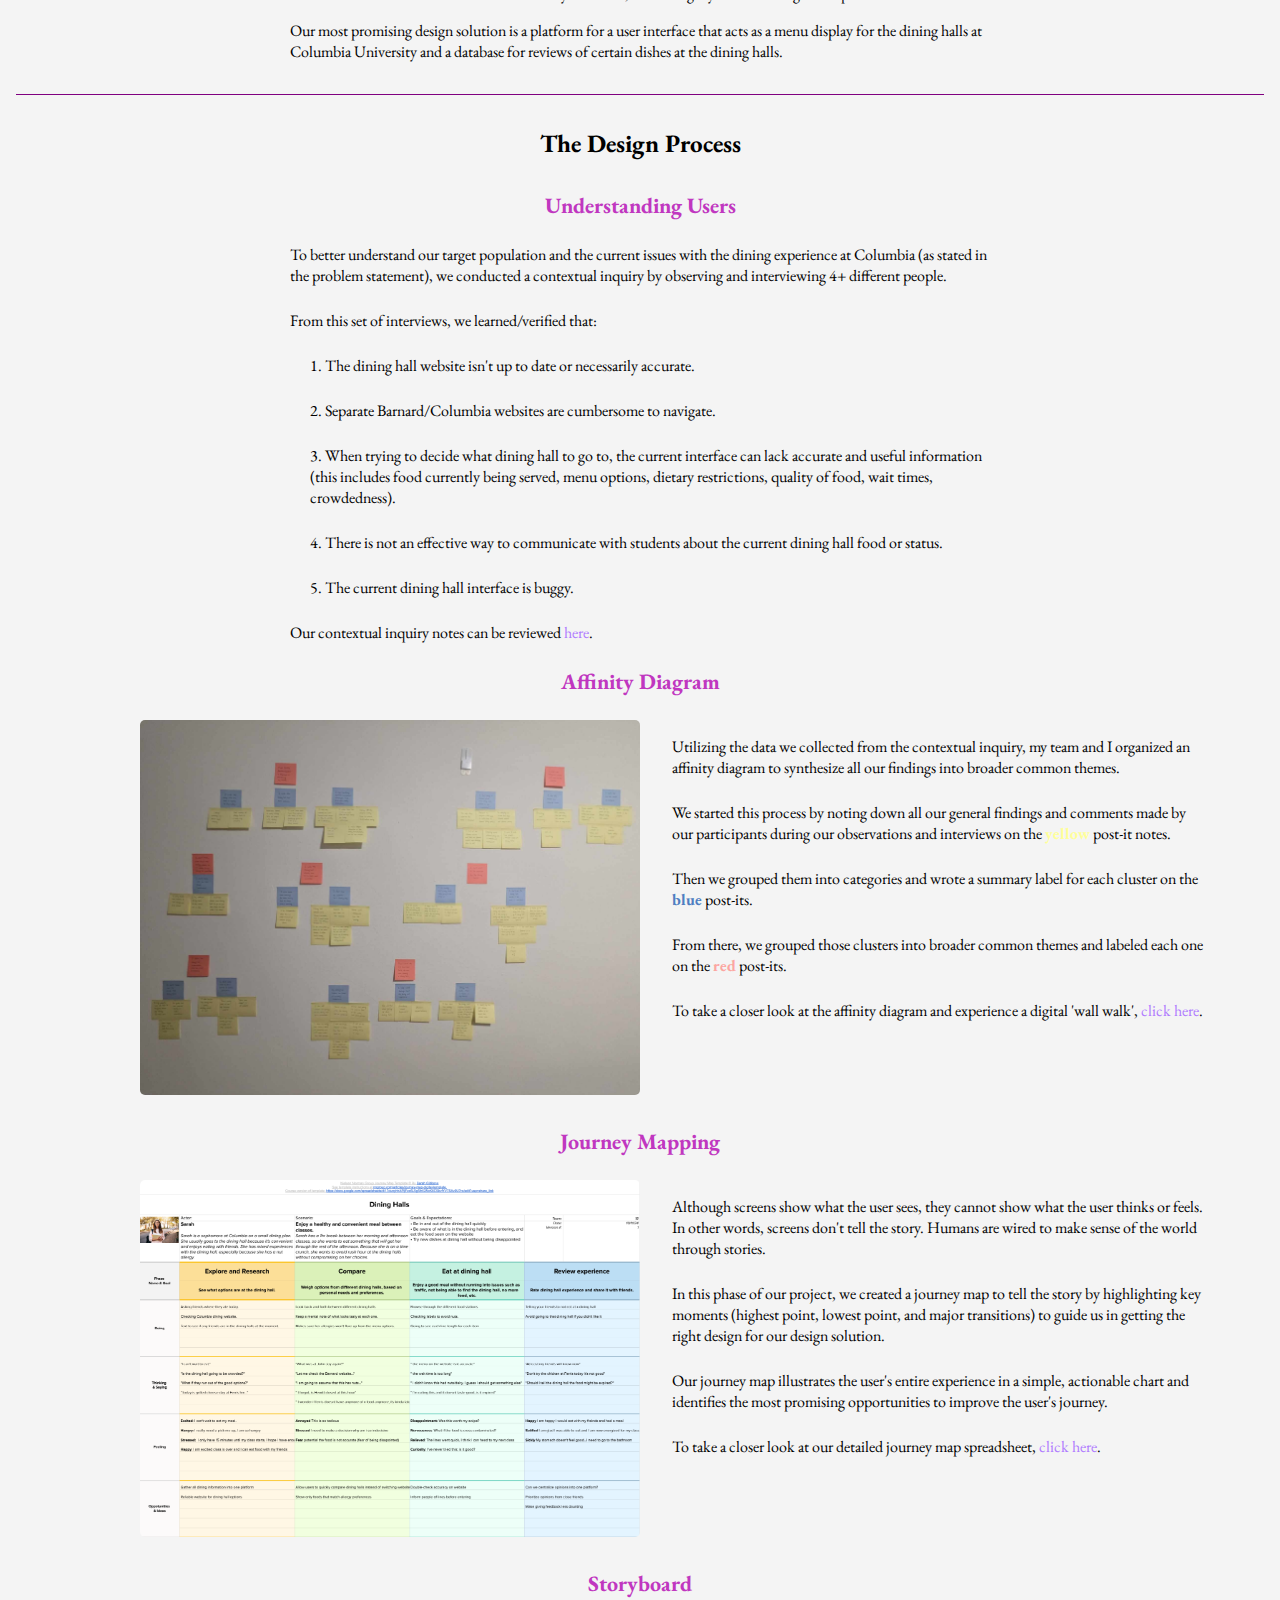
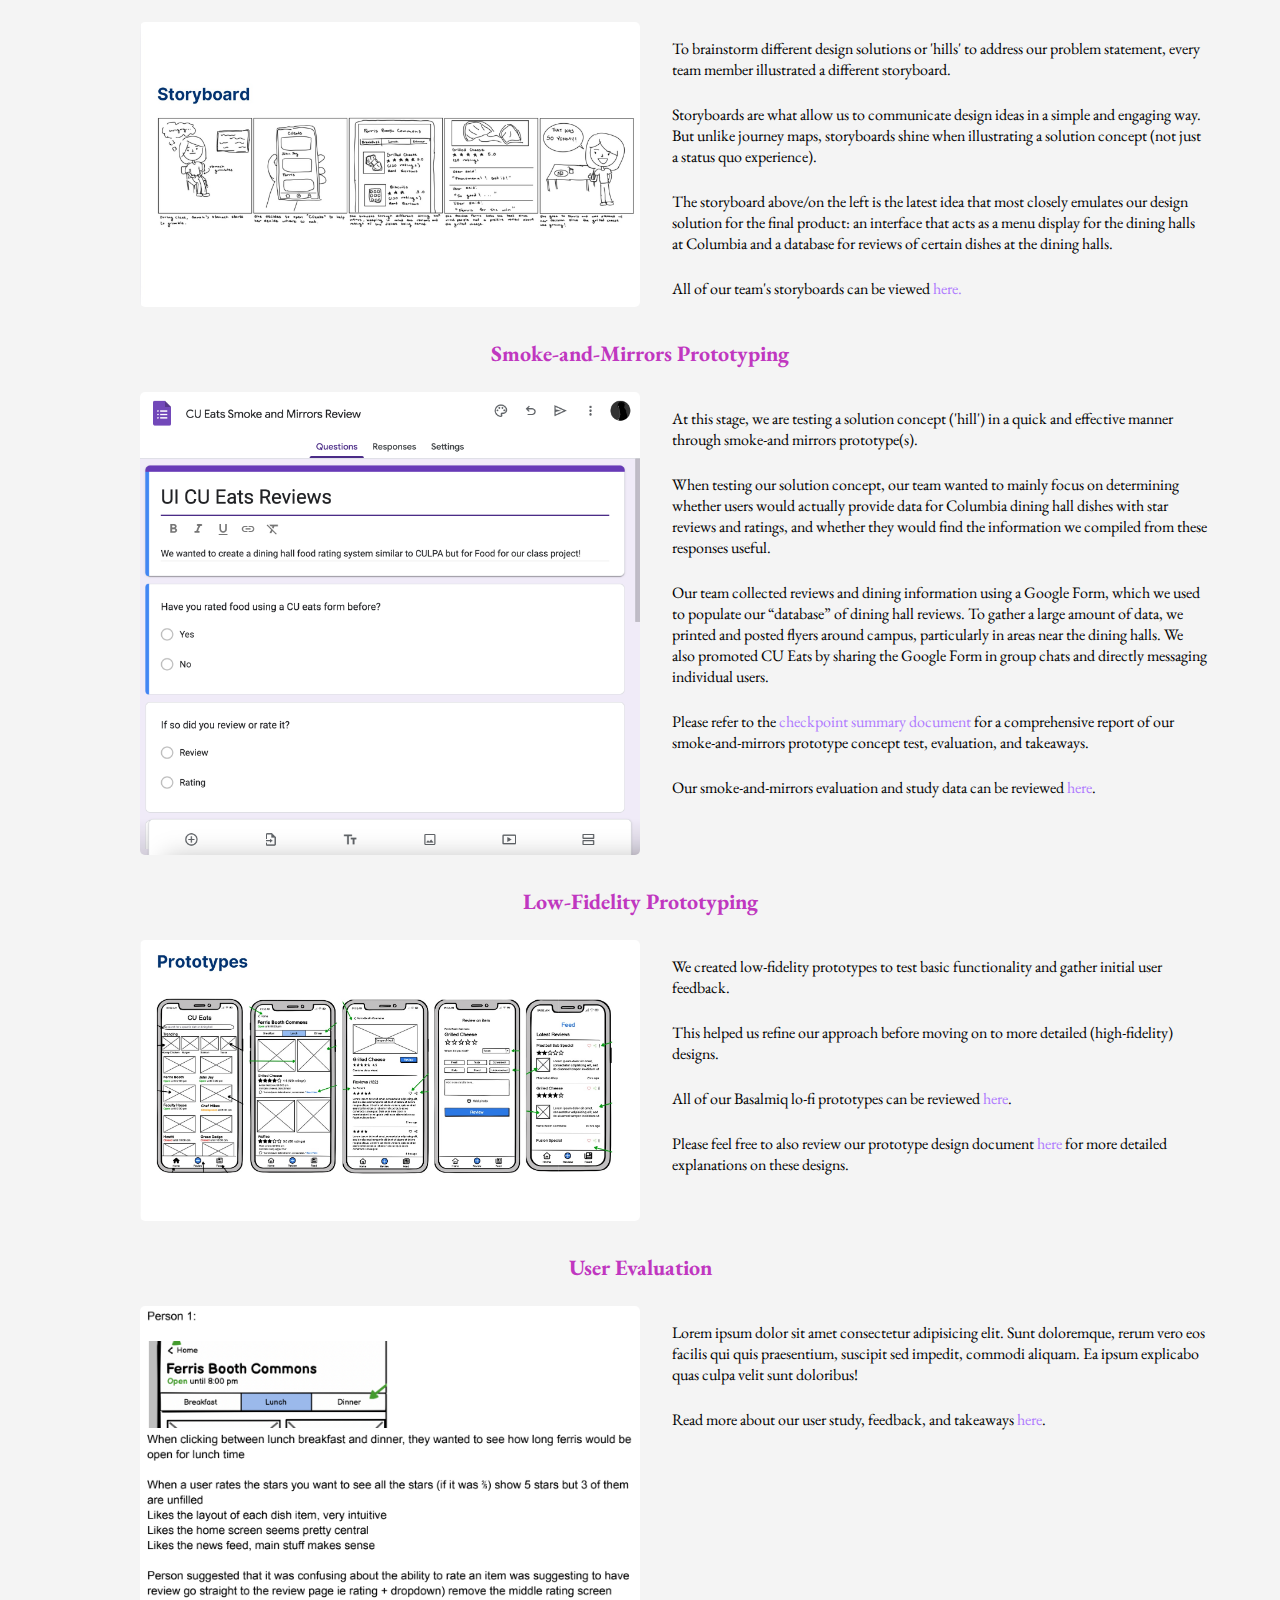
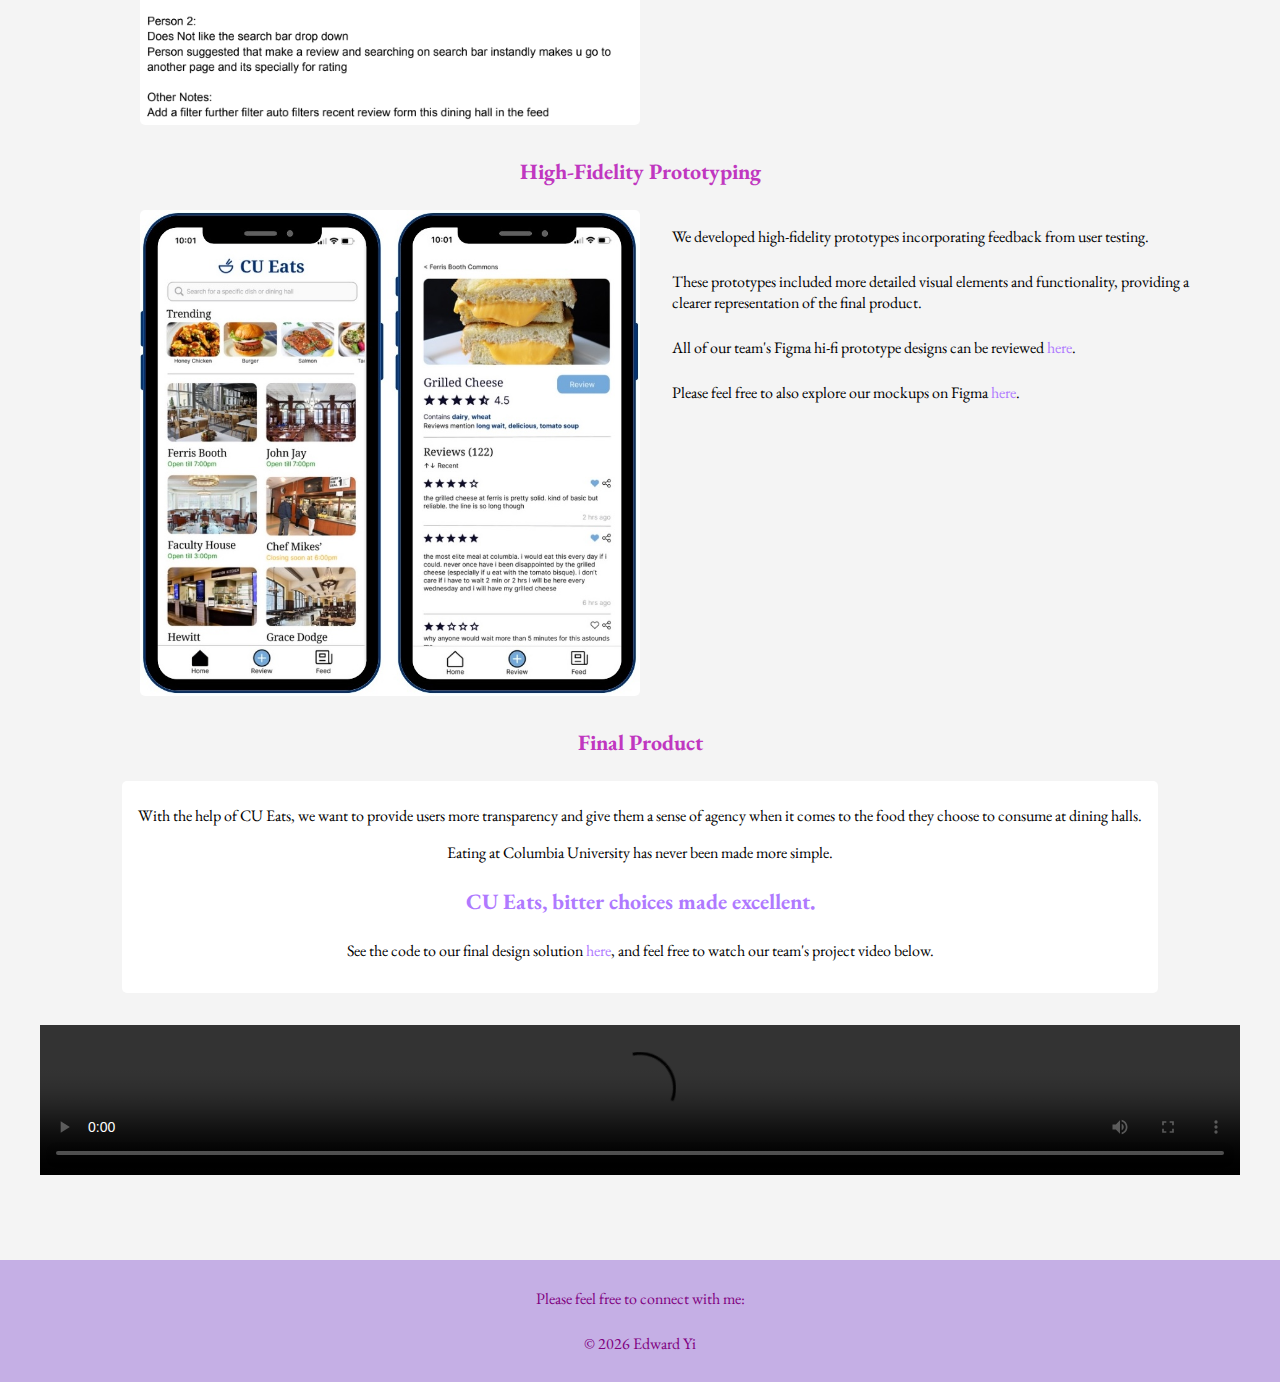
==== commit 1f92dd69: "updated smoke-and-mirrors prototyping" ====
--- a/index.html
+++ b/index.html
@@ -159,12 +159,14 @@
                     </div>
                     <div class="content">
                         <p>
-                            Although screens show what the user sees, they cannot show what the user thinks or feels. In other words, screens don't tell the story. Humans
+                            Although screens show what the user sees, they cannot show what the user thinks or feels. In
+                            other words, screens don't tell the story. Humans
                             are wired to make sense of the world through stories.
                         </p>
                         <p>
                             In this phase of our project, we created a journey map to tell the story by highlighting key
-                            moments (highest point, lowest point, and major transitions) to guide us in getting the right
+                            moments (highest point, lowest point, and major transitions) to guide us in getting the
+                            right
                             design for our design solution.
                         </p>
                         <p>
@@ -210,23 +212,38 @@
                 <div class="process-item">
                     <h3>Smoke-and-Mirrors Prototyping</h3>
                     <div class="image">
-                        <img src="/images/smoke_and_mirrors_prototype.png" alt="Smoke-and-Mirrors">
-                    </div>
-                    <div class="content">
-                        <p>
-                            Lorem ipsum dolor sit amet consectetur adipisicing elit. Sunt doloremque, rerum vero eos
-                            facilis qui quis praesentium, suscipit sed impedit, commodi aliquam. Ea ipsum explicabo quas
-                            culpa velit sunt doloribus!
-                        </p>
-                        <p>
-                            Lorem ipsum dolor sit amet consectetur adipisicing elit. Quas culpa officiis modi quae, sit
-                            incidunt beatae velit, reiciendis obcaecati repudiandae sunt molestias, similique quos ex
-                            nam qui natus praesentium odio.
-
-                        </p>
-                        <p>
-                            Please feel free to review our Smoke-and-Mirrors evaluation and study data
-                            <a href="https://docs.google.com/document/d/1diakfxJGm-Tmdejti-TjazZ6S7gMrljM/edit?usp=sharing&ouid=107456386986330555923&rtpof=true&sd=true"
+                        <img src="/images/smoke_and_mirrors.png" alt="Smoke-and-Mirrors">
+                    </div>
+                    <div class="content">
+                        <p>
+                            At this stage, we are testing a solution concept ('hill') in a quick and effective manner
+                            through smoke-and mirrors prototype(s).
+                        </p>
+                        <p>
+                            When testing our solution concept, our team wanted to mainly focus on determining whether
+                            users
+                            would actually provide data for Columbia dining hall dishes with star reviews
+                            and ratings, and whether they would find the information we compiled from these
+                            responses useful.
+                        </p>
+                        <p>
+                            Our team collected reviews and dining information using a Google Form, which we used to
+                            populate our “database” of dining hall reviews. To gather a large amount of data, we printed
+                            and
+                            posted flyers around campus, particularly in areas near the dining halls. We
+                            also promoted CU Eats by sharing the Google Form in group chats and directly messaging
+                            individual users.
+                        </p>
+                        <p>
+                            Please refer to the
+                            <a href="https://drive.google.com/file/d/1CUHNeXhBl3SPGjC2RDiMaEkFwhLMzMQm/view?usp=sharing"
+                                target="_blank" rel="noopener noreferrer"> checkpoint summary document</a> for a
+                            comprehensive report of our smoke-and-mirrors prototype concept test, evaluation, and
+                            takeaways.
+                        </p>
+                        <p>
+                            Our smoke-and-mirrors evaluation and study data can be reviewed
+                            <a href="https://drive.google.com/file/d/1RjH1B2gDXapzOOgUD-pzUSiW_gZoKrOE/view?usp=sharing"
                                 target="_blank" rel="noopener noreferrer"> here</a>.
                         </p>
                     </div>
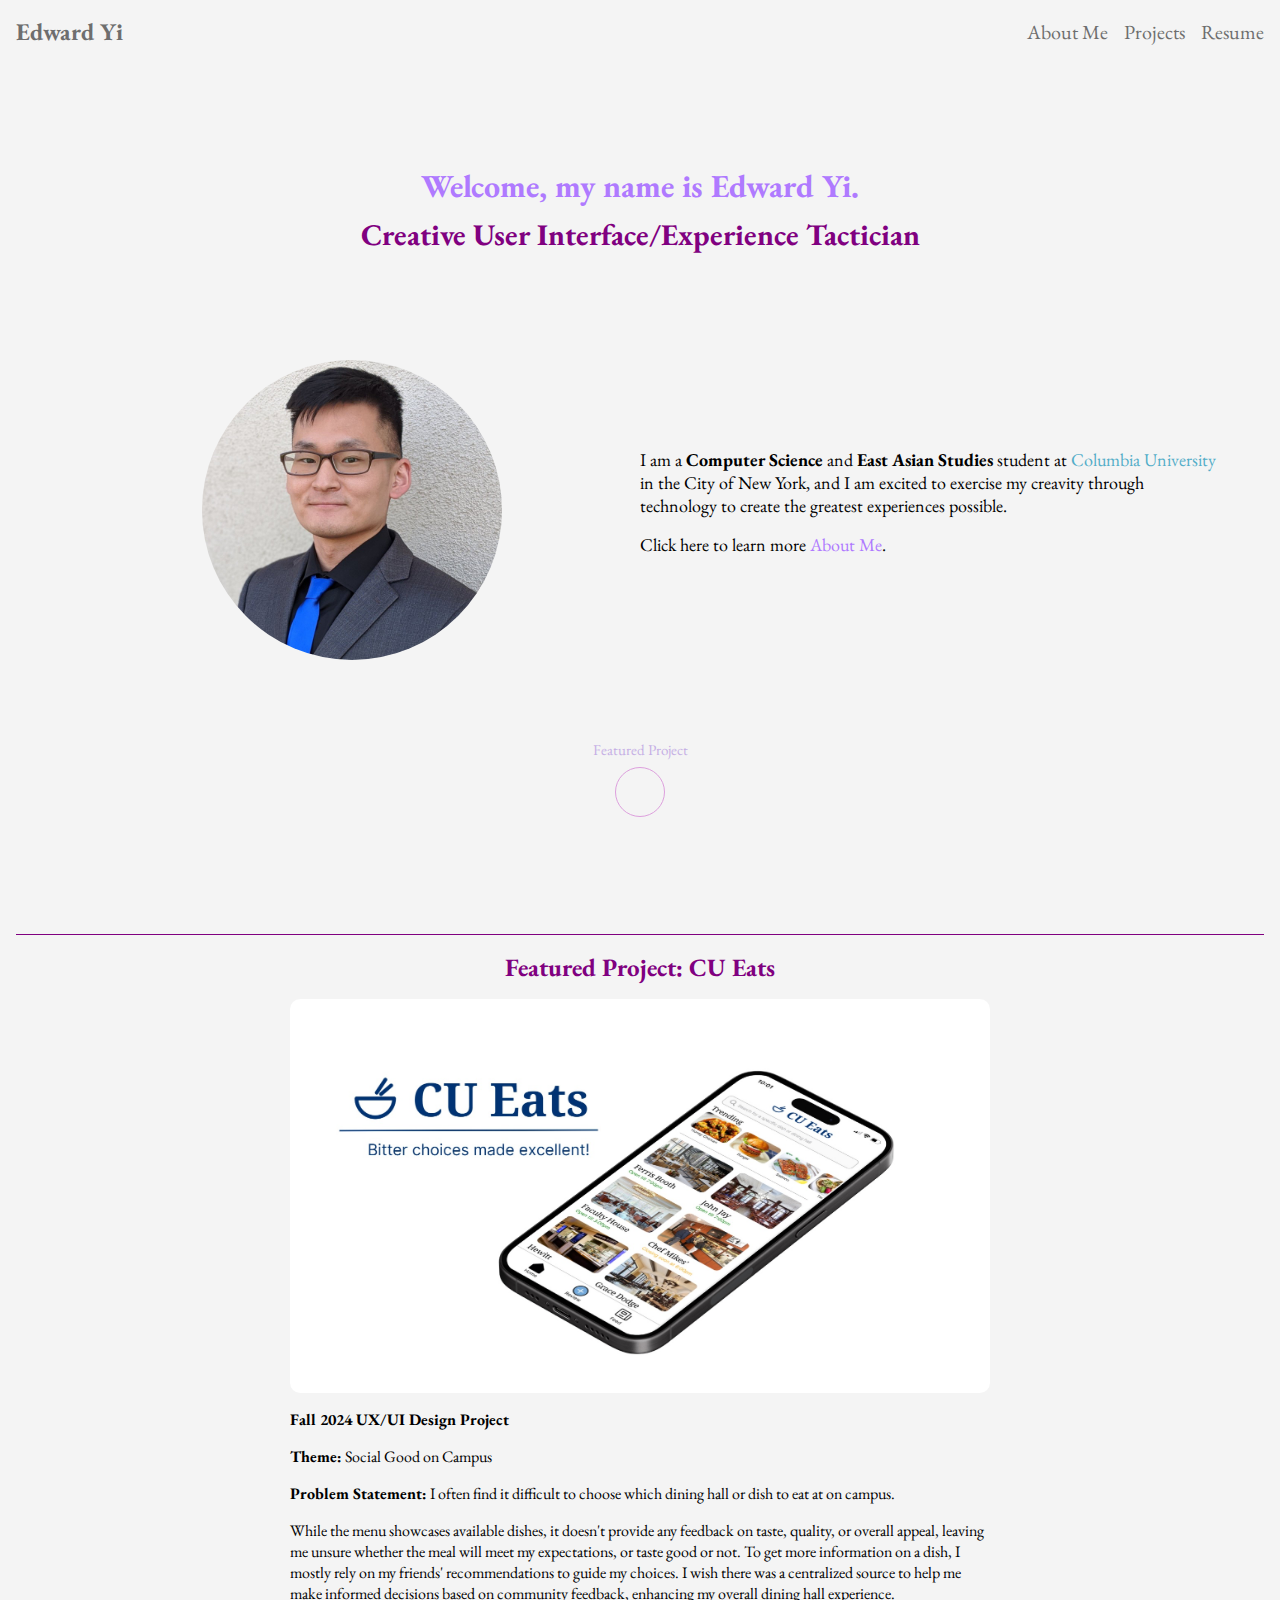
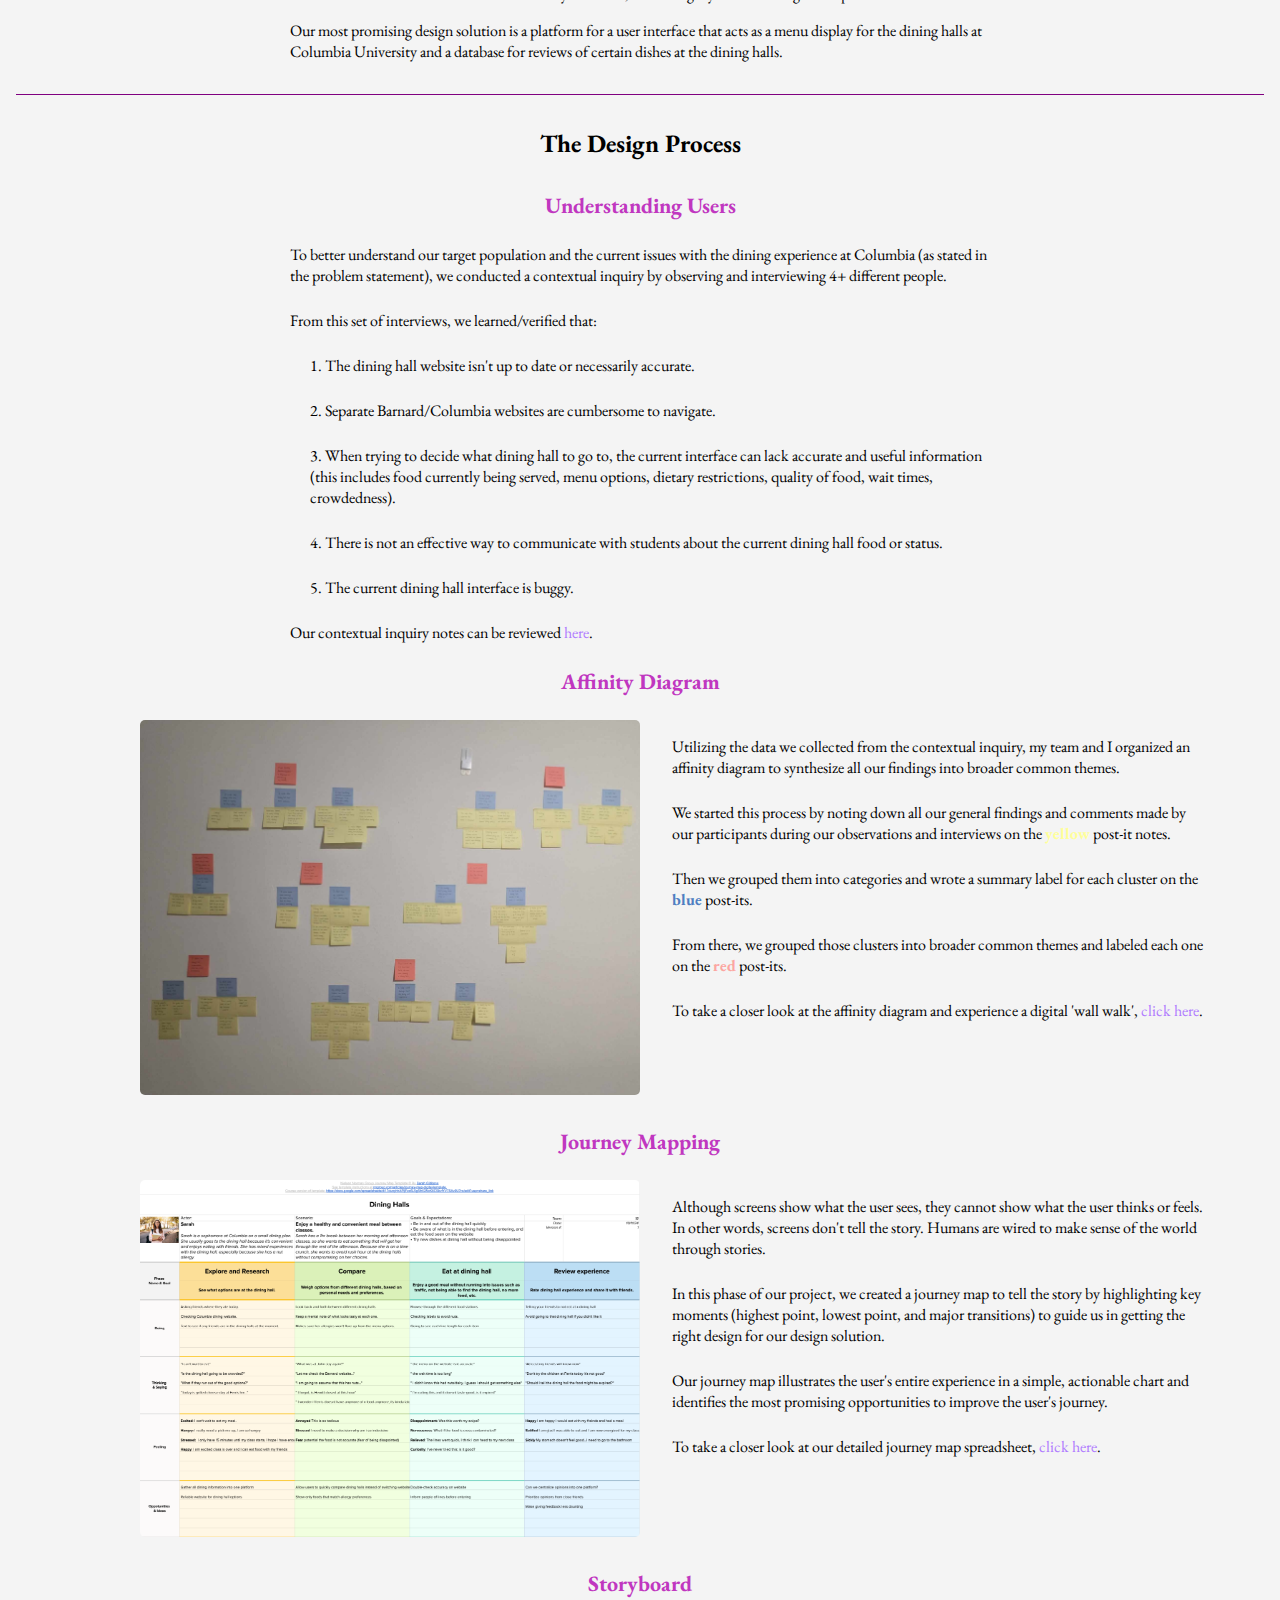
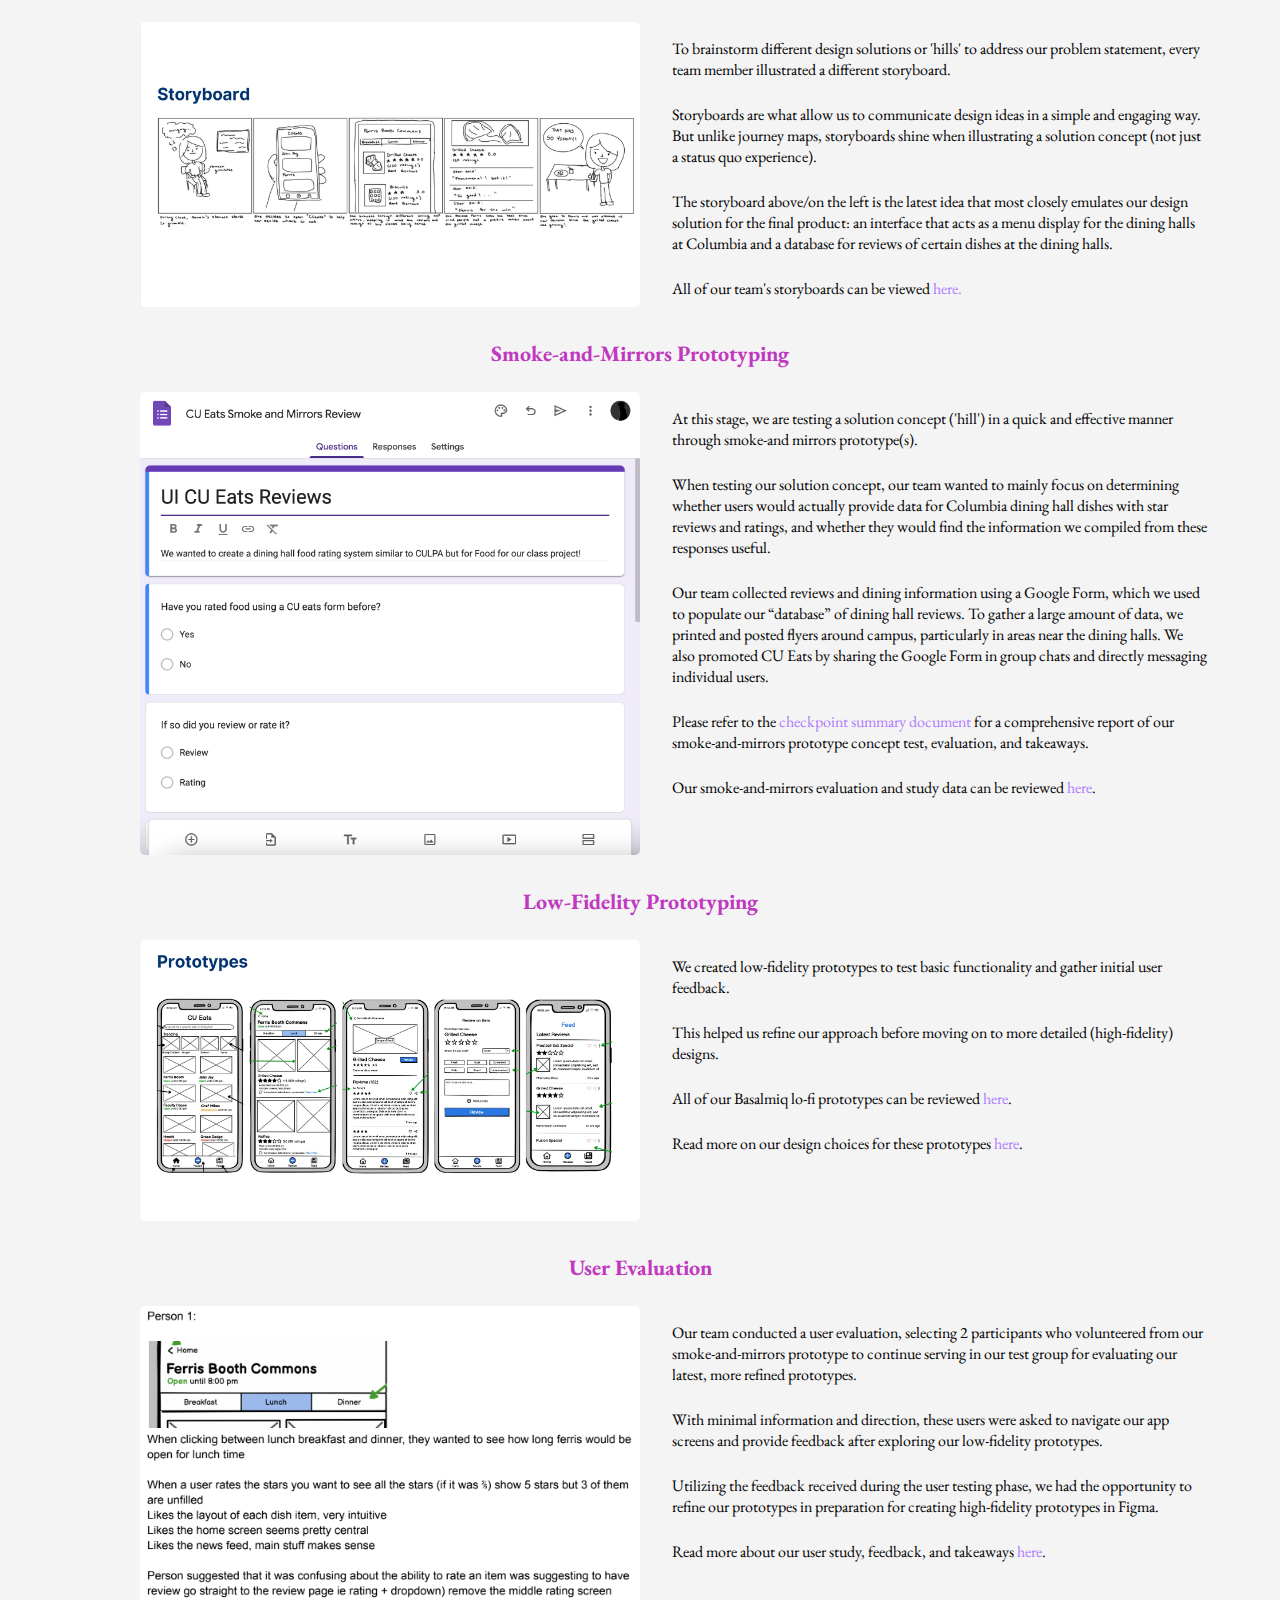
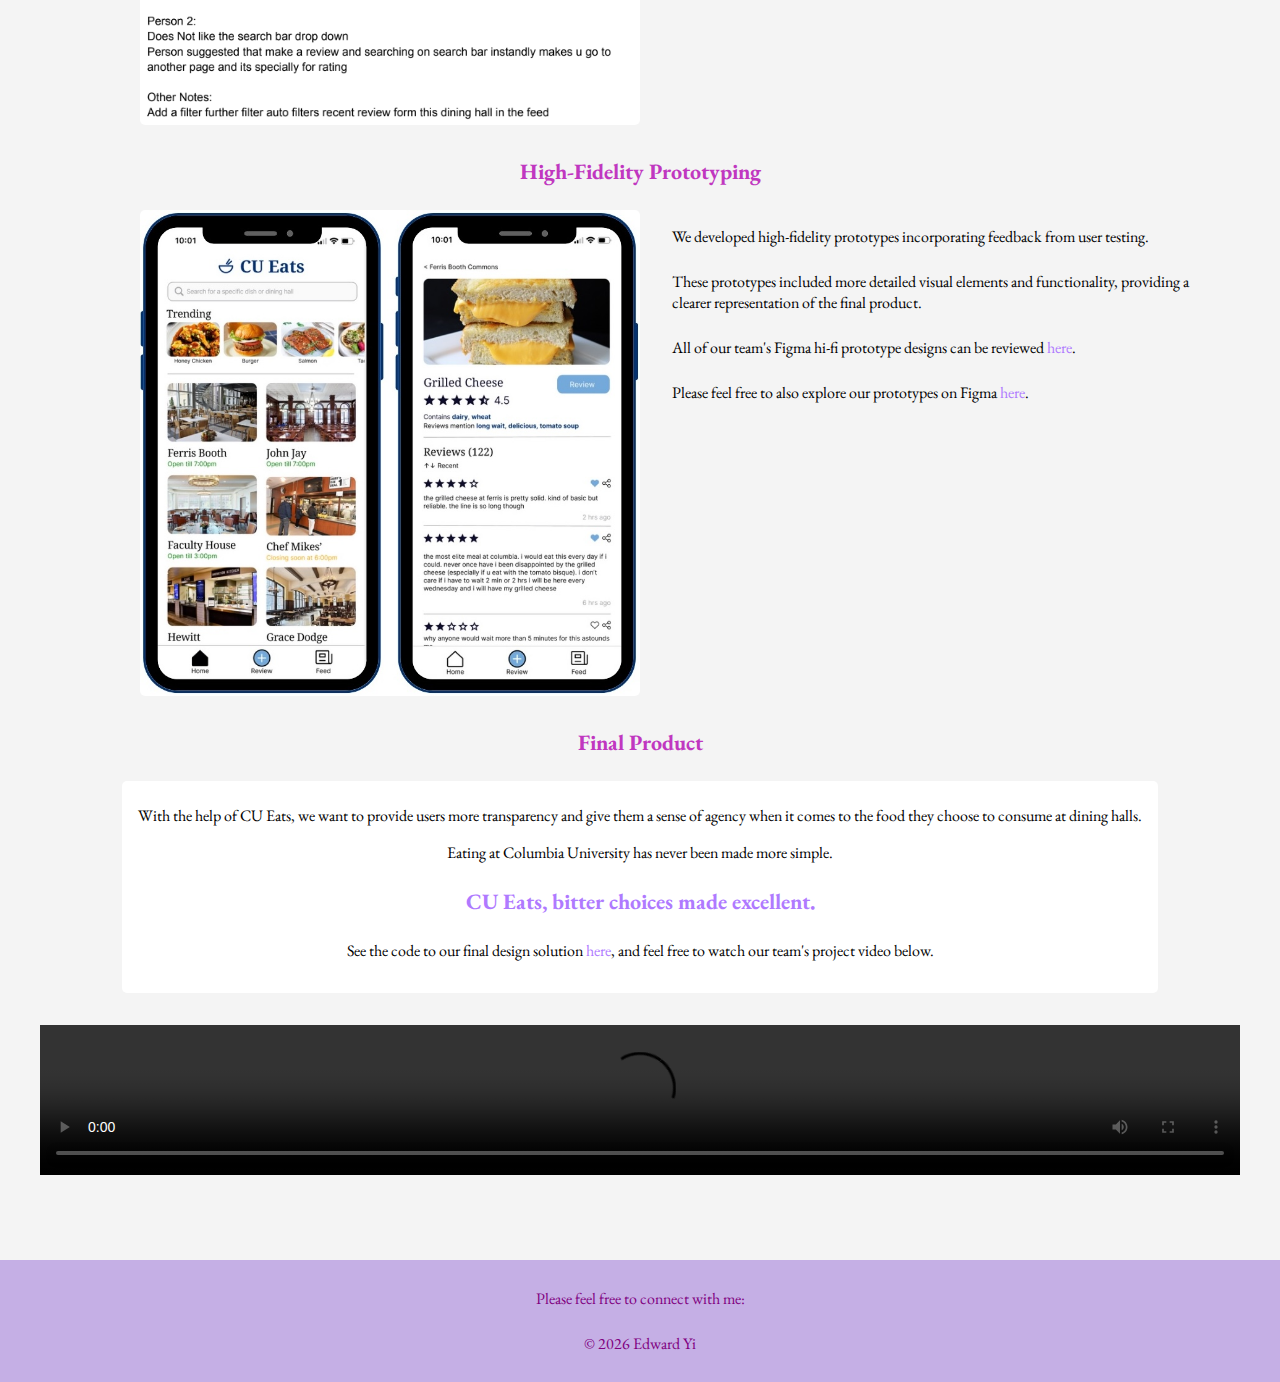
==== commit f6dc800f: "updated user evaluation" ====
--- a/index.html
+++ b/index.html
@@ -268,10 +268,9 @@
                                 target="_blank" rel="noopener noreferrer">here</a>.
                         </p>
                         <p>
-                            Please feel free to also review our prototype design document
+                            Read more on our design choices for these prototypes
                             <a href="https://drive.google.com/file/d/109lzxktV3TKiAZgTZGDhWLm8oAhlFkUI/view?usp=sharing"
-                                target="_blank" rel="noopener noreferrer">here</a> for more detailed explanations on
-                            these designs.
+                                target="_blank" rel="noopener noreferrer">here</a>.
                         </p>
                     </div>
                 </div>
@@ -282,10 +281,19 @@
                     </div>
                     <div class="content">
                         <p>
-                            Lorem ipsum dolor sit amet consectetur adipisicing elit. Sunt doloremque, rerum vero eos
-                            facilis qui quis praesentium, suscipit sed impedit, commodi aliquam. Ea ipsum explicabo quas
-                            culpa velit sunt doloribus!
-                        </p>
+                            Our team conducted a user evaluation, selecting 2 participants who volunteered from our
+                            smoke-and-mirrors prototype to continue serving in our test group for evaluating our latest,
+                            more refined prototypes.
+                        </p>
+                        <p>
+                            With minimal information and direction, these users were asked to navigate our app screens
+                            and
+                            provide feedback after exploring our low-fidelity prototypes.
+                        </p>
+                        <p>
+                            Utilizing the feedback received during the user testing phase, we
+                            had the opportunity to refine our prototypes in preparation for creating
+                            high-fidelity prototypes in Figma.
                         <p>
                             Read more about our user study, feedback, and takeaways
                             <a href="https://drive.google.com/file/d/1UMkOojyhuu-Fb6LO0xs9ncxqHgwv-WUN/view?usp=sharing"
@@ -317,7 +325,7 @@
                                 target="_blank" rel="noopener noreferrer">here</a>.
                         </p>
                         <p>
-                            Please feel free to also explore our mockups on Figma
+                            Please feel free to also explore our prototypes on Figma
                             <a href="https://www.figma.com/design/YoULudabJBQok60K41mw9S/Home-screen?node-id=0-1&t=1UnR85FoLxWpP8CN-1"
                                 target="_blank" rel="noopener noreferrer">here</a>.
                         </p>
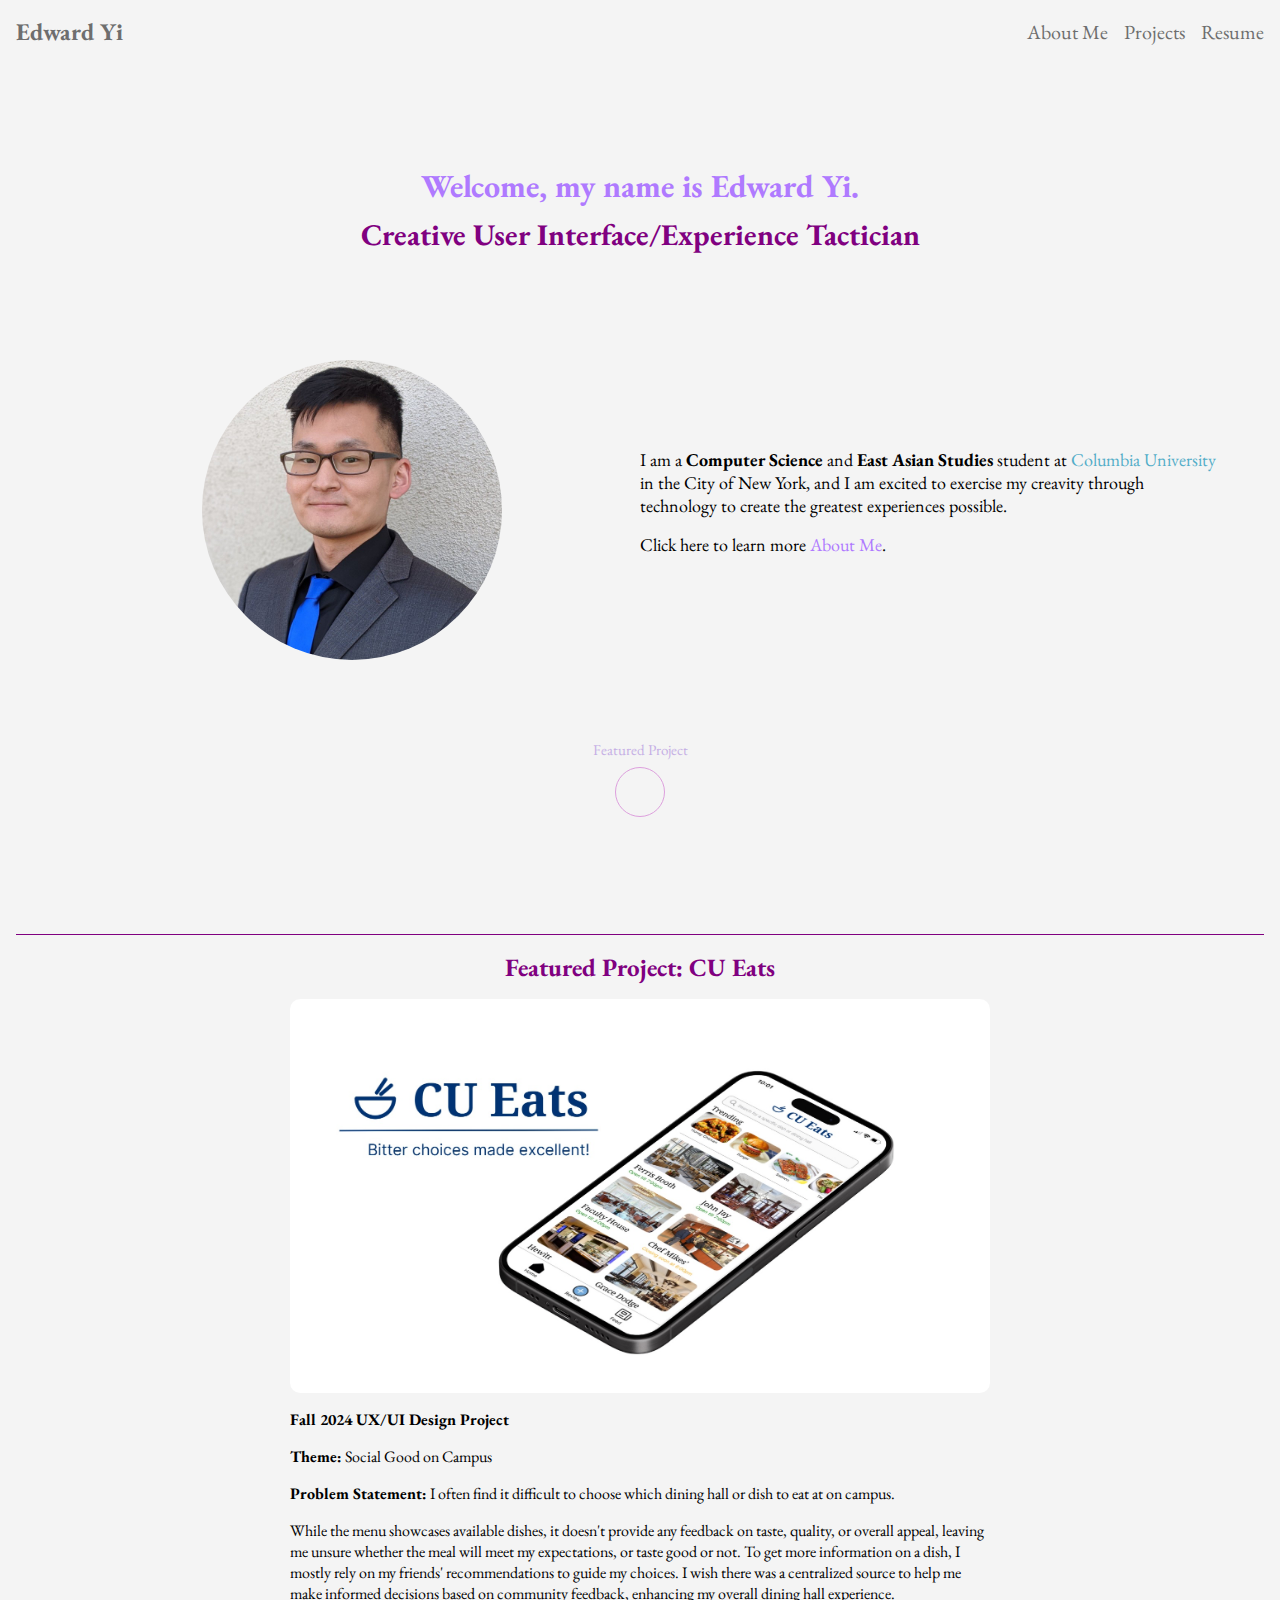
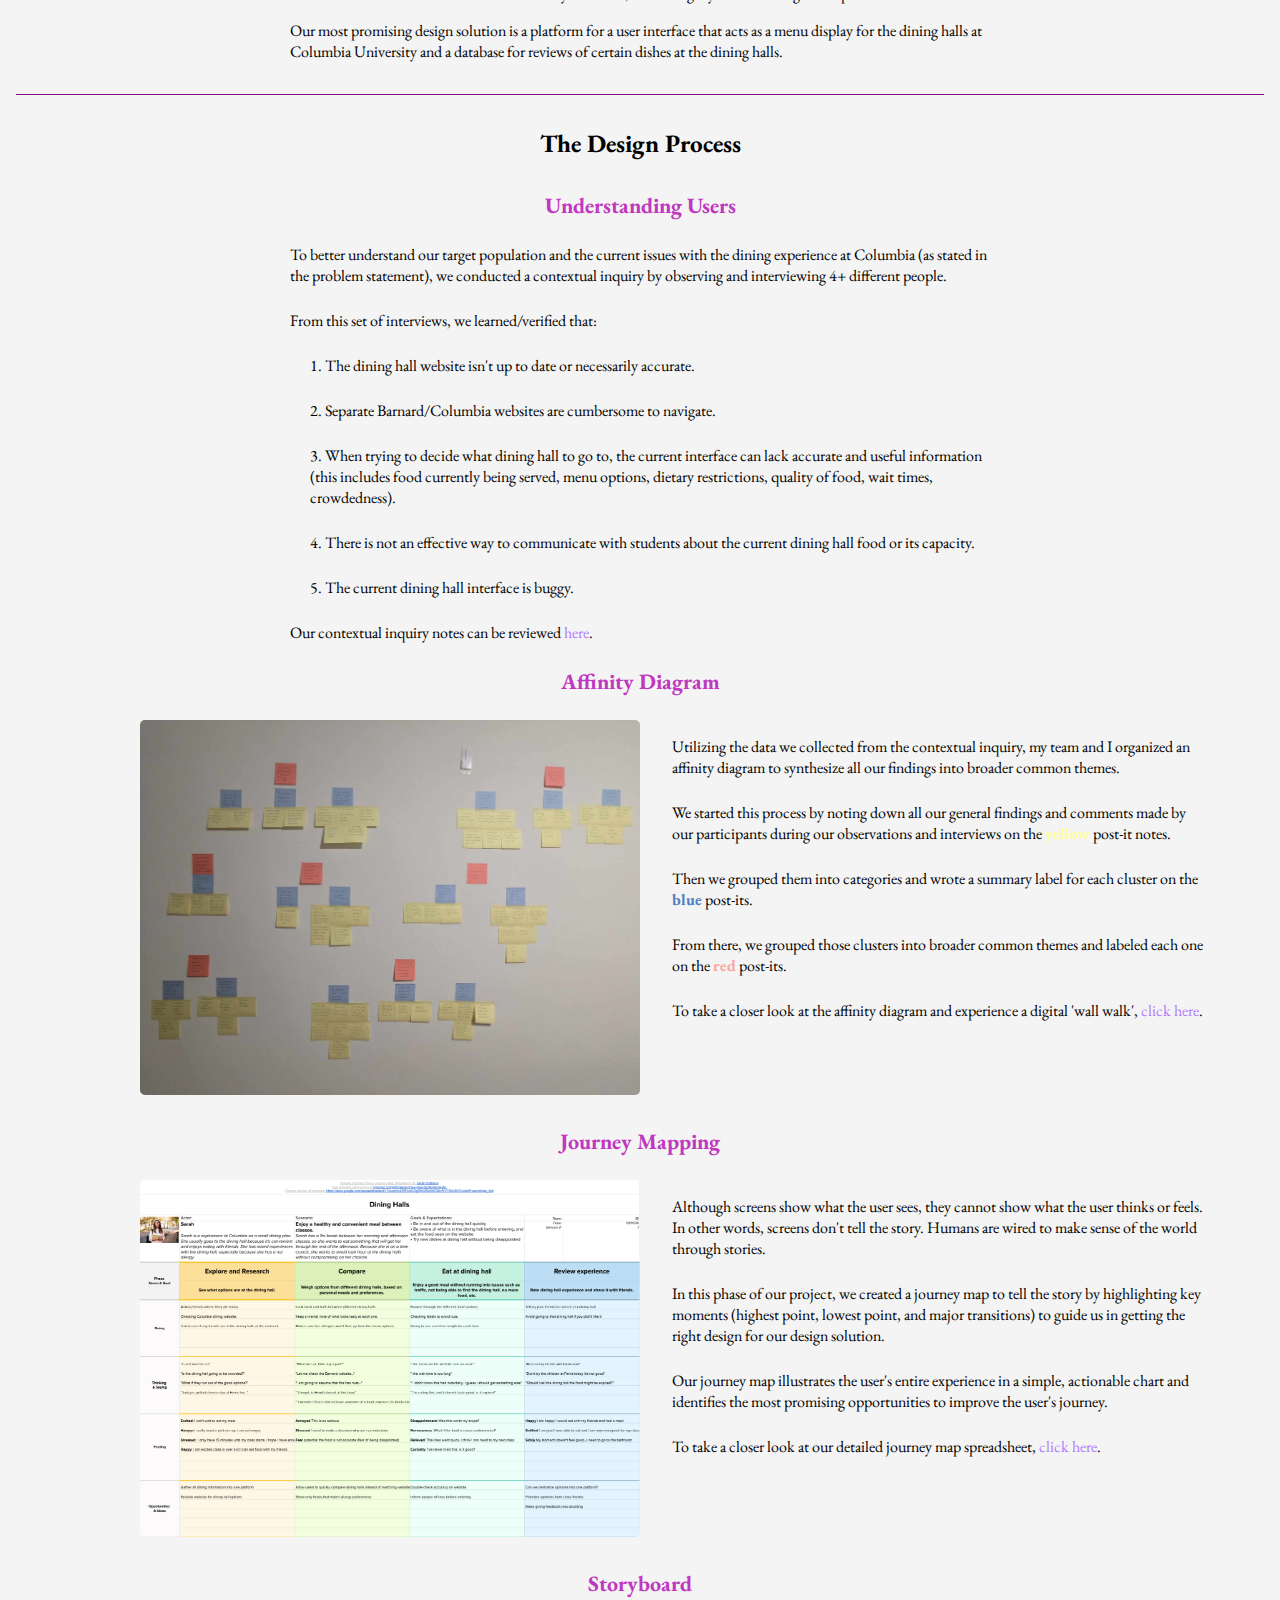
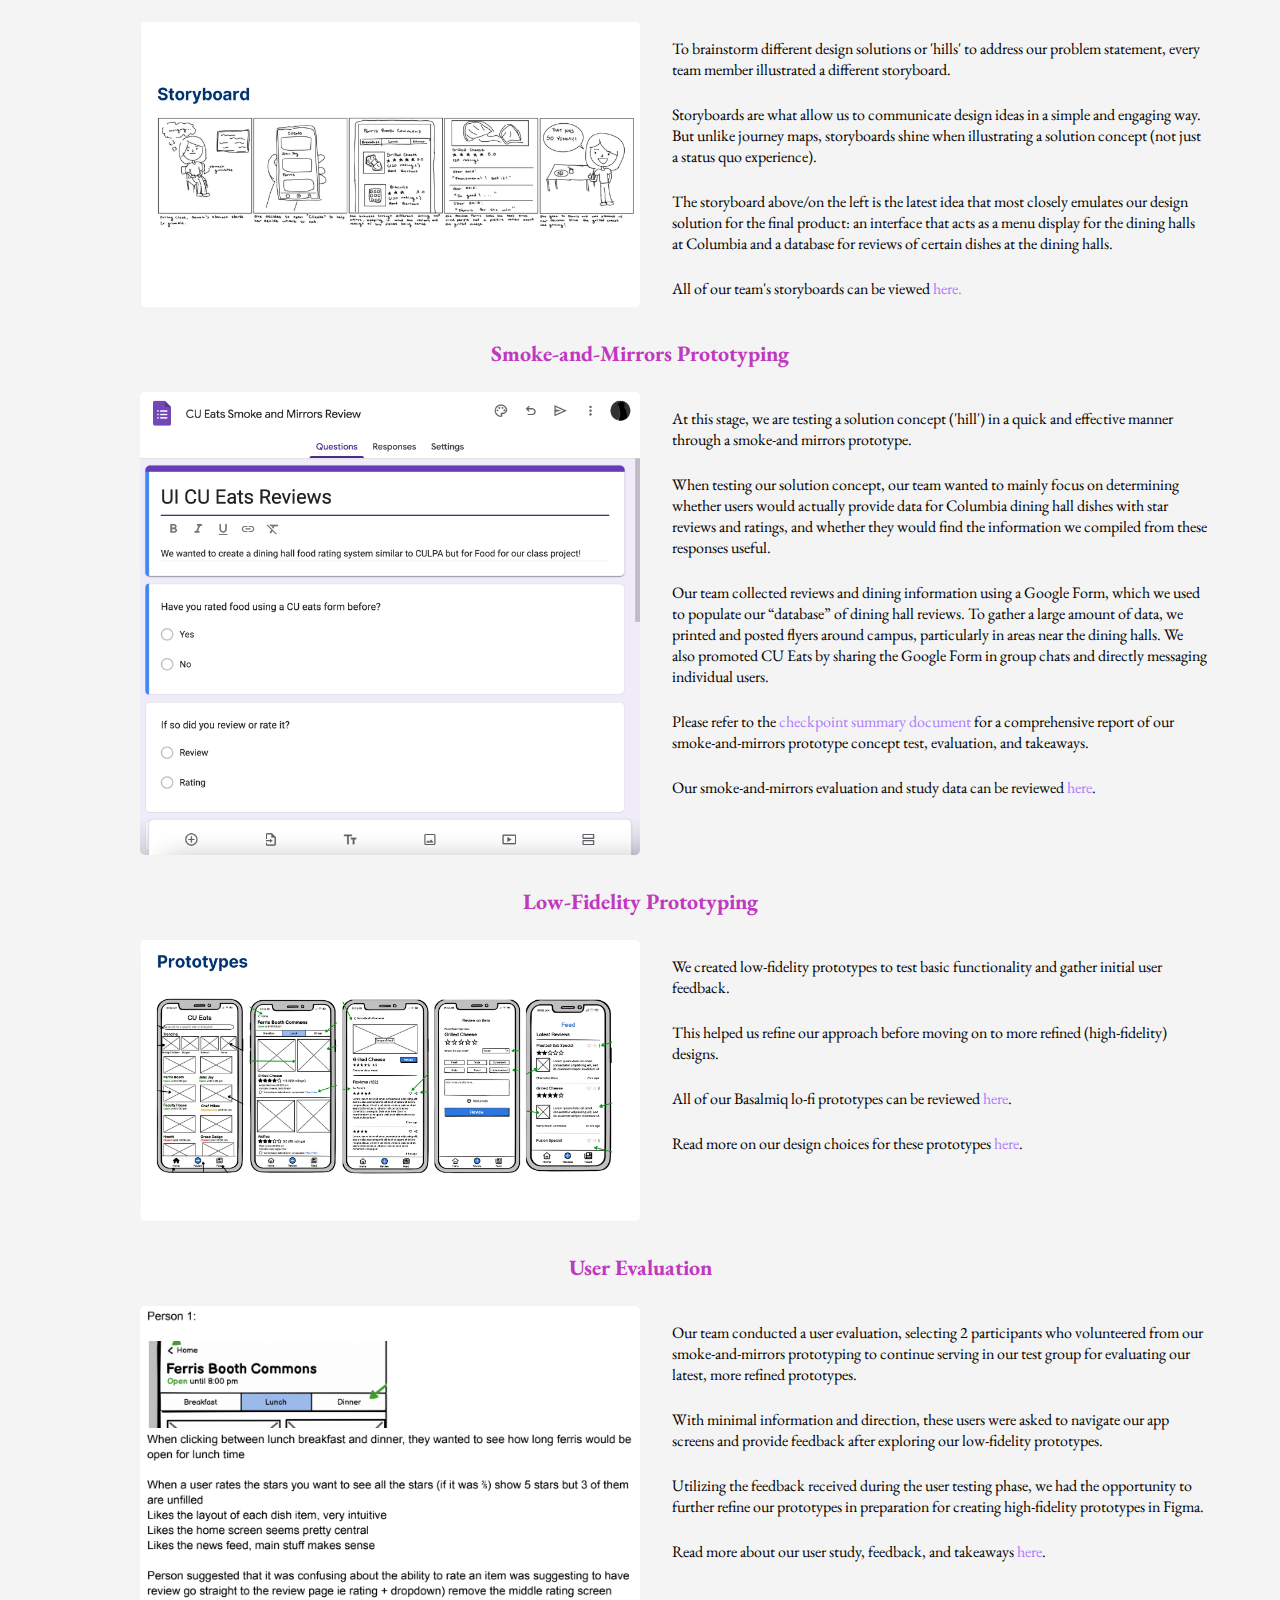
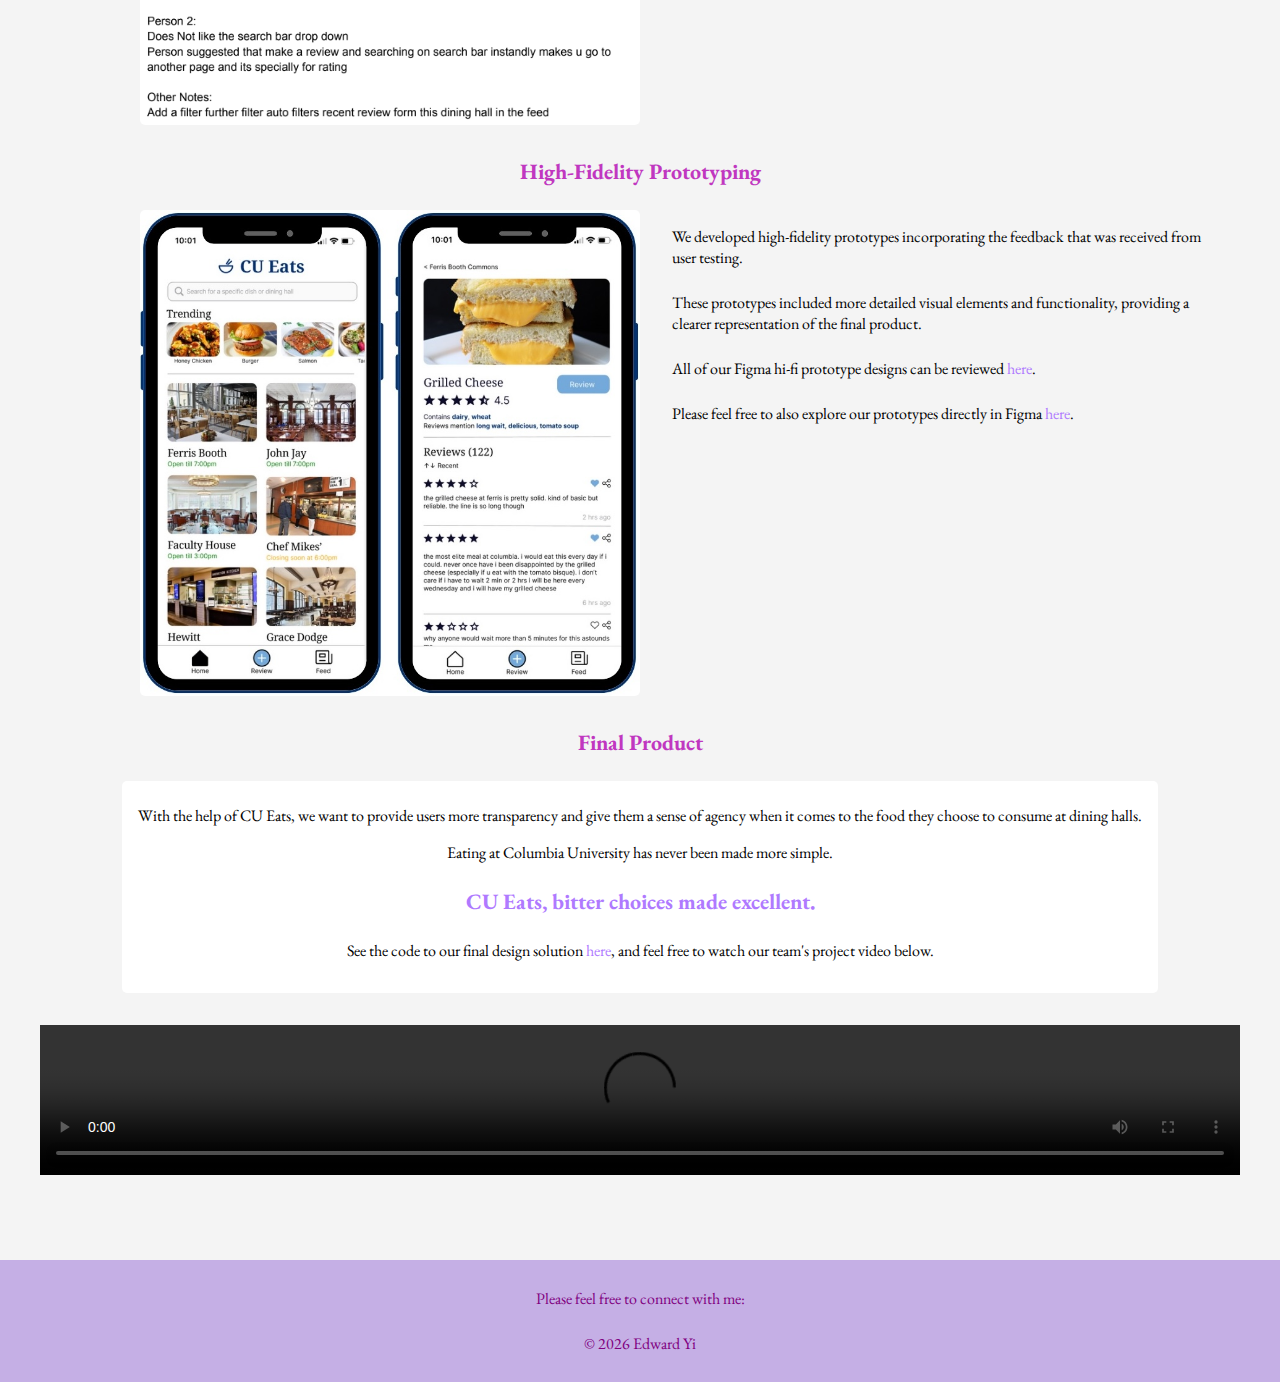
==== commit 629a7aa5: "updated resume and revised index" ====
--- a/index.html
+++ b/index.html
@@ -112,7 +112,7 @@
                                 food, wait times, crowdedness).</p>
                             <p>4. There is not an effective way to communicate with students about the current dining
                                 hall
-                                food or status.</p>
+                                food or its capacity.</p>
                             <p>5. The current dining hall interface is buggy.</p>
                         </div>
                         <p>Our contextual inquiry notes can be reviewed <a
@@ -217,7 +217,7 @@
                     <div class="content">
                         <p>
                             At this stage, we are testing a solution concept ('hill') in a quick and effective manner
-                            through smoke-and mirrors prototype(s).
+                            through a smoke-and mirrors prototype.
                         </p>
                         <p>
                             When testing our solution concept, our team wanted to mainly focus on determining whether
@@ -259,7 +259,7 @@
                             feedback.
                         </p>
                         <p>
-                            This helped us refine our approach before moving on to more detailed (high-fidelity)
+                            This helped us refine our approach before moving on to more refined (high-fidelity)
                             designs.
                         </p>
                         <p>
@@ -282,7 +282,7 @@
                     <div class="content">
                         <p>
                             Our team conducted a user evaluation, selecting 2 participants who volunteered from our
-                            smoke-and-mirrors prototype to continue serving in our test group for evaluating our latest,
+                            smoke-and-mirrors prototyping to continue serving in our test group for evaluating our latest,
                             more refined prototypes.
                         </p>
                         <p>
@@ -292,7 +292,7 @@
                         </p>
                         <p>
                             Utilizing the feedback received during the user testing phase, we
-                            had the opportunity to refine our prototypes in preparation for creating
+                            had the opportunity to further refine our prototypes in preparation for creating
                             high-fidelity prototypes in Figma.
                         <p>
                             Read more about our user study, feedback, and takeaways
@@ -313,19 +313,19 @@
                     </div>
                     <div class="content">
                         <p>
-                            We developed high-fidelity prototypes incorporating feedback from user testing.
+                            We developed high-fidelity prototypes incorporating the feedback that was received from user testing.
                         </p>
                         <p>
                             These prototypes included more detailed visual elements and functionality, providing a
                             clearer representation of the final product.
                         </p>
                         <p>
-                            All of our team's Figma hi-fi prototype designs can be reviewed
+                            All of our Figma hi-fi prototype designs can be reviewed
                             <a href="https://drive.google.com/file/d/1KEk4W0YeYFYr_tYlrjZMagVY3MLc0b4v/view?usp=sharing"
                                 target="_blank" rel="noopener noreferrer">here</a>.
                         </p>
                         <p>
-                            Please feel free to also explore our prototypes on Figma
+                            Please feel free to also explore our prototypes directly in Figma
                             <a href="https://www.figma.com/design/YoULudabJBQok60K41mw9S/Home-screen?node-id=0-1&t=1UnR85FoLxWpP8CN-1"
                                 target="_blank" rel="noopener noreferrer">here</a>.
                         </p>
